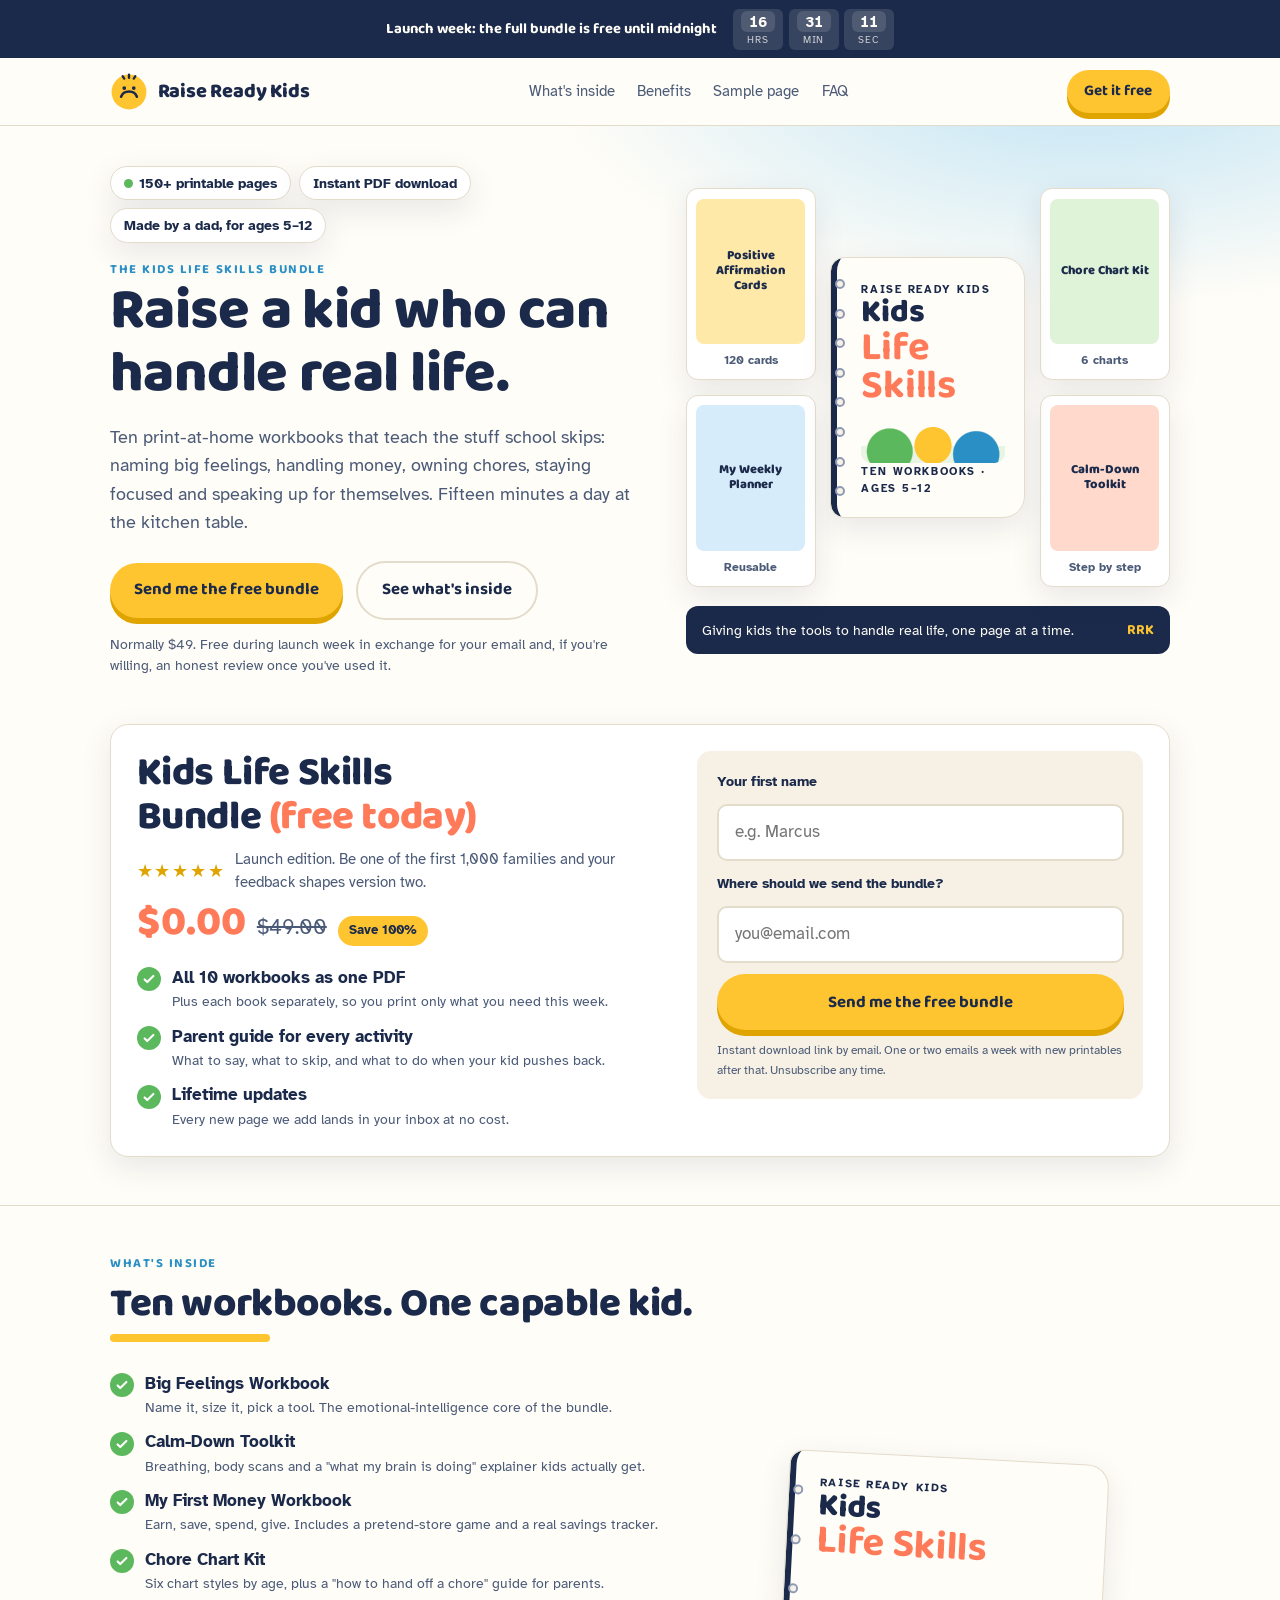
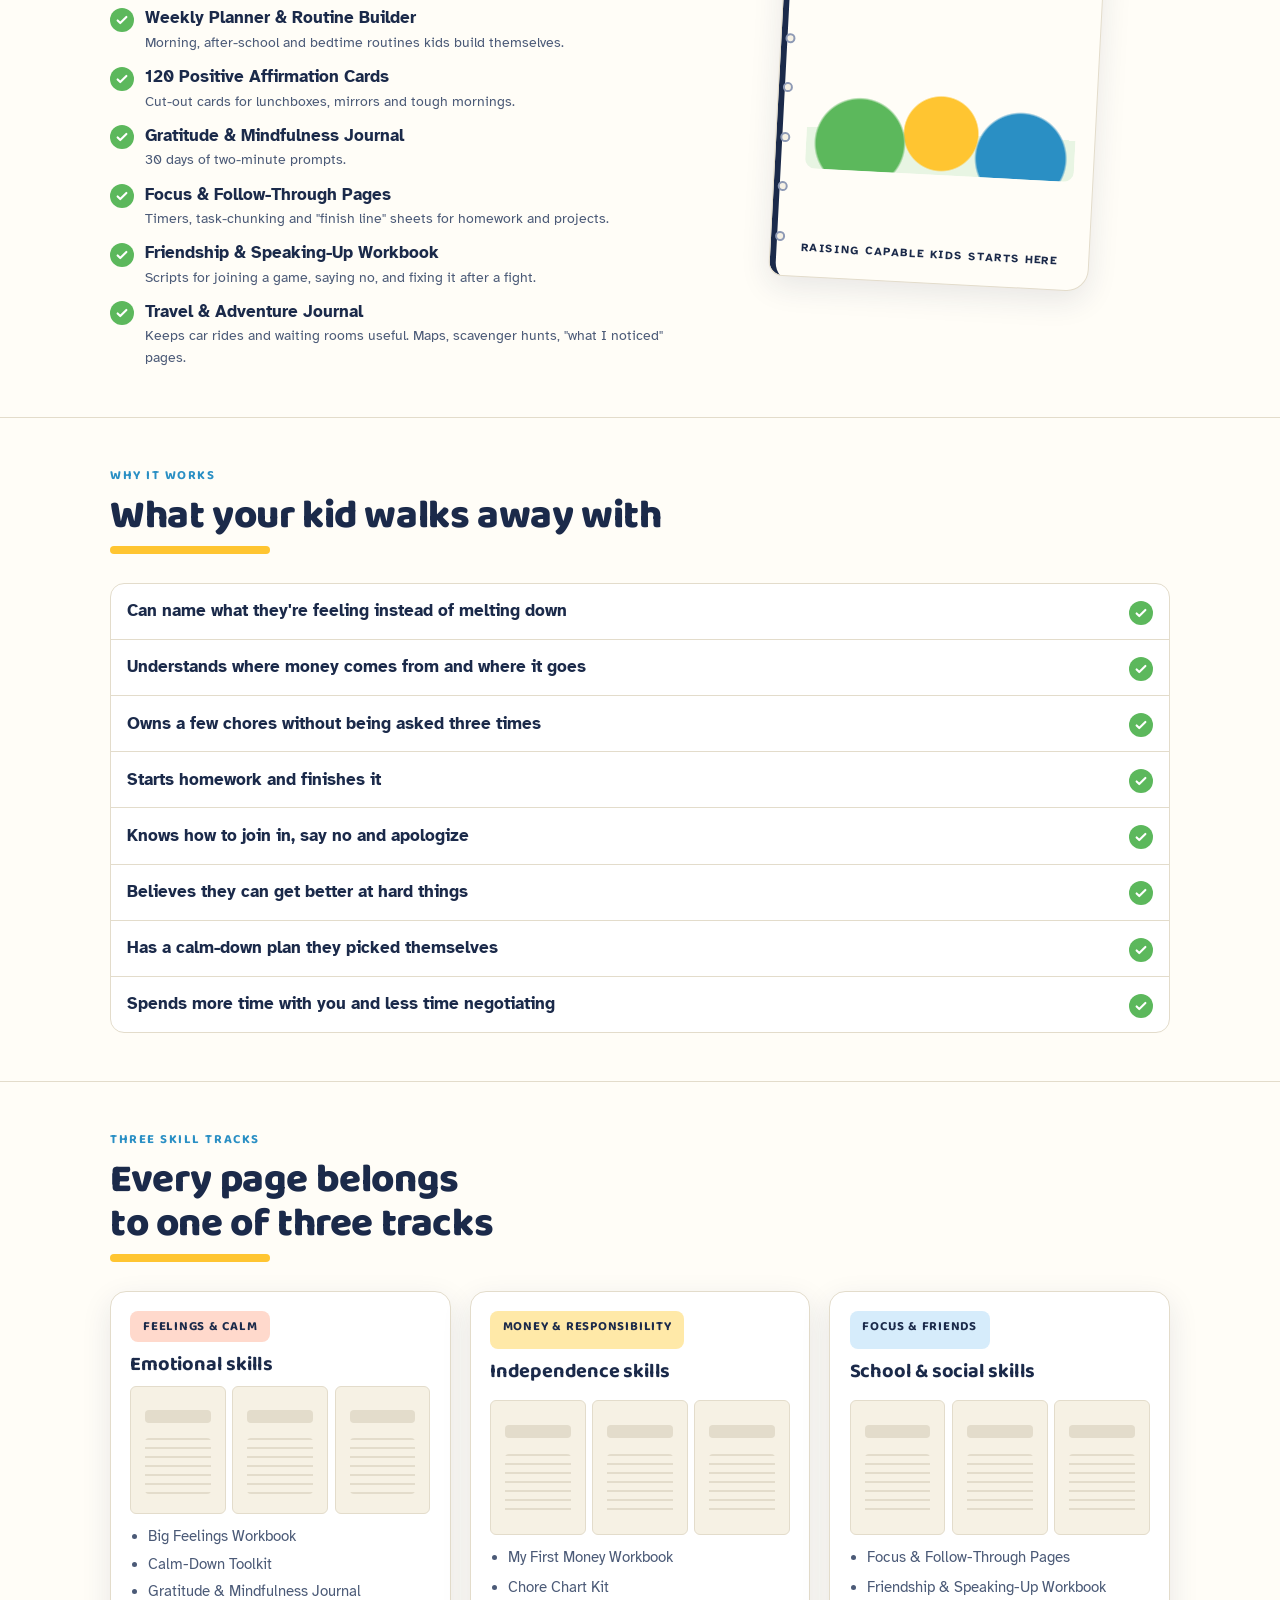
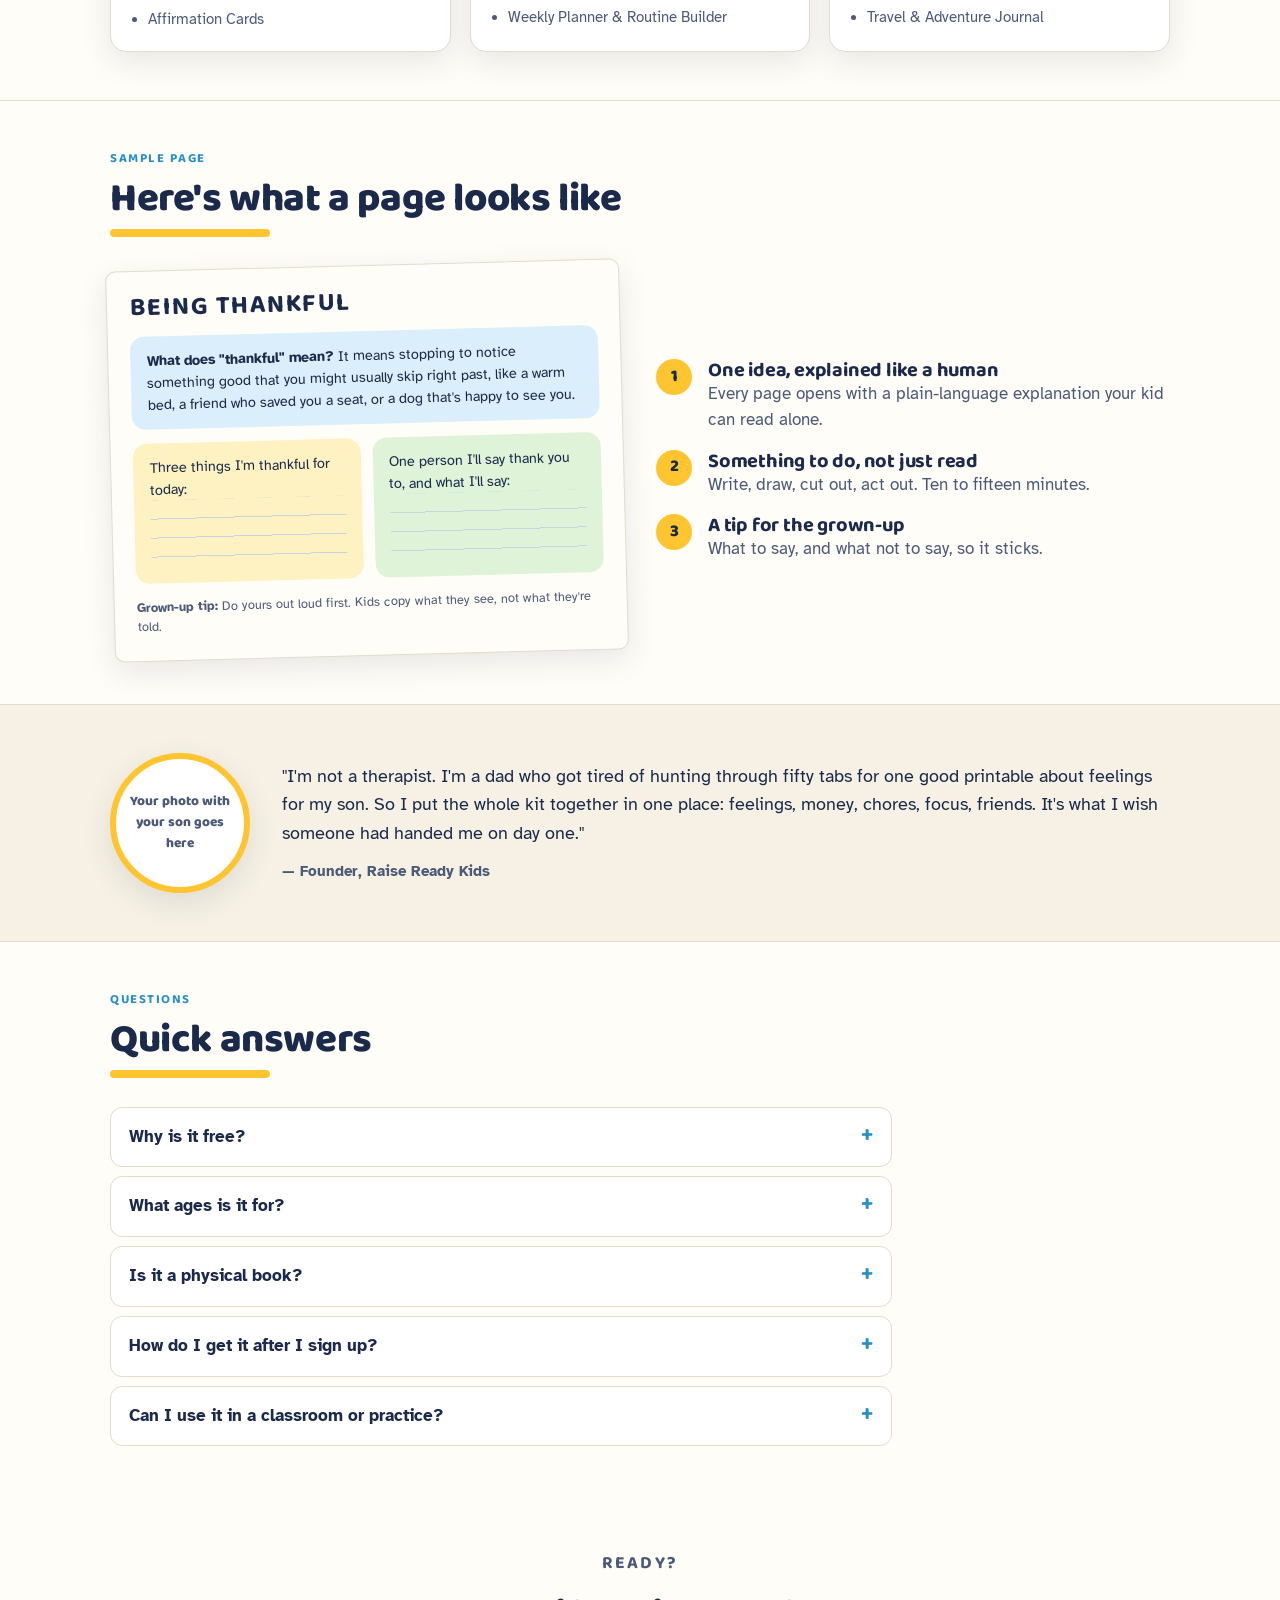
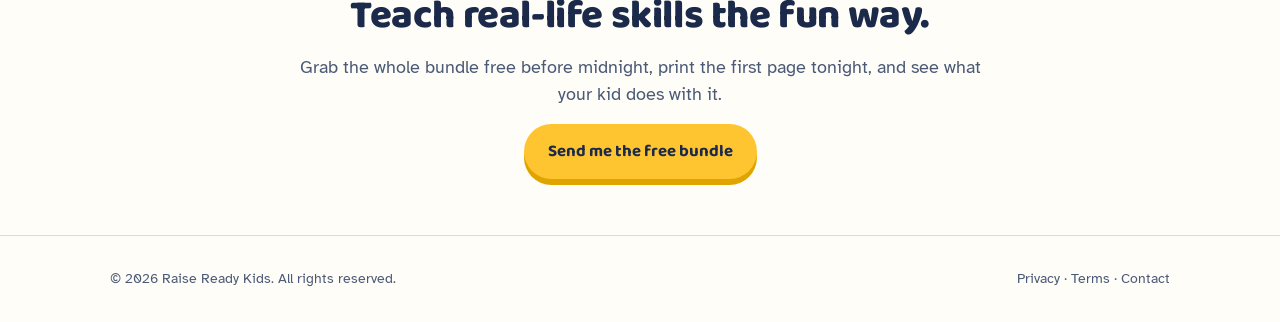
==== index.html @ 83f6155e "Raise Ready Kids landing page, curriculum outline and brand notes Co-Authored-By: Claude Fable 5.1 <" ====
<!doctype html>
<html lang="en">
<head>
<meta charset="utf-8">
<meta name="viewport" content="width=device-width, initial-scale=1, viewport-fit=cover">
<title>Raise Ready Kids</title>
<meta name="description" content="The Raise Ready Kids Life Skills Bundle: 150+ printable pages that teach kids feelings, money, chores, focus and confidence. Made by a dad. Free during launch week.">
<link rel="preconnect" href="https://fonts.googleapis.com">
<link rel="preconnect" href="https://fonts.gstatic.com" crossorigin>
<link rel="stylesheet" href="https://fonts.googleapis.com/css2?family=Baloo+2:wght@600;700;800&family=Atkinson+Hyperlegible:ital,wght@0,400;0,700;1,400&display=swap">
<style>
/* Layout: one centered 1100px column; hero and offer sit side by side on desktop, stack on phone.
   Feel: a dad's kitchen-table workbook. Ink navy, school-bus yellow, construction-paper blue, paper white. */
:root{
  --paper:#fffdf7;
  --paper-2:#f6f1e4;
  --ink:#1b2a4a;
  --ink-soft:#4b5a77;
  --line:#e3dccb;
  --sun:#ffc531;
  --sun-deep:#e0a400;
  --sky:#bfe3f5;
  --sky-deep:#2a8fc4;
  --grass:#5cb85c;
  --coral:#ff7a59;
  --card:#ffffff;
  --shadow:0 10px 30px rgba(27,42,74,.10);
  --display:"Baloo 2", "Trebuchet MS", system-ui, sans-serif;
  --body:"Atkinson Hyperlegible", "Helvetica Neue", Arial, sans-serif;
  color-scheme:light;
}
@media (prefers-color-scheme: dark){
  :root:not([data-theme="light"]){
    --paper:#141b2b; --paper-2:#1c2538; --ink:#f2eee3; --ink-soft:#b8bfd0; --line:#2d3850;
    --sun:#ffc531; --sun-deep:#ffd45e; --sky:#1f3b52; --sky-deep:#6cc0ee; --card:#1c2538;
    --shadow:0 10px 30px rgba(0,0,0,.35); color-scheme:dark;
  }
}
:root[data-theme="dark"]{
  --paper:#141b2b; --paper-2:#1c2538; --ink:#f2eee3; --ink-soft:#b8bfd0; --line:#2d3850;
  --sun:#ffc531; --sun-deep:#ffd45e; --sky:#1f3b52; --sky-deep:#6cc0ee; --card:#1c2538;
  --shadow:0 10px 30px rgba(0,0,0,.35); color-scheme:dark;
}

*{box-sizing:border-box}
[hidden]{display:none!important}
html,body{margin:0}
body{background:var(--paper);color:var(--ink);font-family:var(--body);font-size:17px;line-height:1.55;-webkit-font-smoothing:antialiased}
img,svg{max-width:100%;display:block}
a{color:inherit}
h1,h2,h3{font-family:var(--display);line-height:1.1;margin:0;text-wrap:balance;letter-spacing:-.01em}
h1{font-size:clamp(2.1rem,6vw,3.6rem);font-weight:800}
h2{font-size:clamp(1.7rem,4.2vw,2.5rem);font-weight:800}
h3{font-size:1.25rem;font-weight:700}
p{margin:0}
.wrap{width:min(1100px,100%);margin-inline:auto;padding-inline:20px}
.eyebrow{font-family:var(--display);font-weight:700;font-size:.8rem;letter-spacing:.12em;text-transform:uppercase;color:var(--sky-deep)}
.btn{display:inline-flex;align-items:center;justify-content:center;gap:.5rem;font-family:var(--display);font-weight:700;font-size:1.05rem;padding:.9rem 1.5rem;border-radius:999px;border:0;cursor:pointer;text-decoration:none;transition:transform .12s ease,box-shadow .12s ease}
.btn:focus-visible,input:focus-visible,summary:focus-visible{outline:3px solid var(--sky-deep);outline-offset:3px}
.btn-sun{background:var(--sun);color:#1b2a4a;box-shadow:0 6px 0 var(--sun-deep)}
.btn-sun:hover{transform:translateY(-2px)}
.btn-sun:active{transform:translateY(3px);box-shadow:0 2px 0 var(--sun-deep)}
.btn-ghost{background:transparent;color:var(--ink);border:2px solid var(--line)}

/* announcement bar */
.bar{background:var(--ink);color:#fffdf7;font-size:.92rem;padding-block:.55rem}
.bar .wrap{display:flex;flex-wrap:wrap;gap:.4rem 1rem;align-items:center;justify-content:center;text-align:center}
.bar strong{font-family:var(--display)}
.timer{display:inline-flex;gap:.35rem;font-variant-numeric:tabular-nums}
.timer span{background:rgba(255,255,255,.12);padding:.1rem .5rem;border-radius:6px;font-weight:700;min-width:2.6em;text-align:center}
.timer small{display:block;font-size:.6rem;opacity:.75;font-weight:400;letter-spacing:.08em}

/* header */
header.site{position:sticky;top:env(safe-area-inset-top,0px);z-index:20;background:var(--paper);border-bottom:1px solid var(--line)}
header.site .wrap{display:flex;align-items:center;justify-content:space-between;gap:1rem;padding-block:.75rem}
.logo{display:flex;align-items:center;gap:.6rem;text-decoration:none;font-family:var(--display);font-weight:800;font-size:1.25rem;letter-spacing:-.01em}
.logo svg{width:38px;height:38px}
nav.main{display:flex;gap:1.4rem;font-size:.95rem}
nav.main a{text-decoration:none;color:var(--ink-soft)}
nav.main a:hover{color:var(--ink)}
.hdr-cta{padding:.6rem 1.1rem;font-size:.95rem}
@media (max-width:760px){nav.main{display:none}}

/* hero */
.hero{padding-block:2.5rem 2rem;background:
  radial-gradient(900px 400px at 85% -10%, var(--sky) 0, transparent 60%),
  var(--paper)}
.hero .wrap{display:grid;grid-template-columns:1.05fr .95fr;gap:2.5rem;align-items:center}
@media (max-width:860px){.hero .wrap{grid-template-columns:1fr}}
.badges{display:flex;flex-wrap:wrap;gap:.5rem;margin-bottom:1.1rem}
.badge{display:inline-flex;align-items:center;gap:.4rem;background:var(--card);border:1px solid var(--line);border-radius:999px;padding:.35rem .8rem;font-size:.85rem;font-weight:700;box-shadow:var(--shadow)}
.badge .dot{width:9px;height:9px;border-radius:50%;background:var(--grass)}
.hero p.lead{font-size:1.15rem;color:var(--ink-soft);margin-top:1rem;max-width:34em}
.hero .actions{display:flex;flex-wrap:wrap;gap:.8rem;align-items:center;margin-top:1.5rem}
.hero .fine{font-size:.85rem;color:var(--ink-soft);margin-top:.9rem}

/* book stack */
.stack{position:relative;display:grid;grid-template-columns:1fr 1.5fr 1fr;gap:.9rem;align-items:center}
.mini{background:var(--card);border-radius:12px;box-shadow:var(--shadow);padding:.6rem;display:grid;gap:.5rem;border:1px solid var(--line)}
.mini .thumb{aspect-ratio:3/4;border-radius:8px;display:grid;place-items:center;font-family:var(--display);font-weight:800;text-align:center;padding:.5rem;font-size:.8rem;line-height:1.15;color:#1b2a4a}
.mini .tag{font-size:.72rem;font-weight:700;text-align:center;color:var(--ink-soft)}
.cover{aspect-ratio:3/4;border-radius:14px 22px 22px 14px;background:#fffdf7;box-shadow:var(--shadow),inset 14px 0 0 -8px var(--ink);position:relative;overflow:hidden;color:#1b2a4a;padding:1.4rem 1.2rem 1.2rem 1.9rem;display:flex;flex-direction:column;justify-content:space-between;border:1px solid var(--line)}
.cover .spiral{position:absolute;left:4px;top:8%;bottom:8%;width:10px;display:flex;flex-direction:column;justify-content:space-between}
.cover .spiral i{width:10px;height:10px;border-radius:50%;background:var(--paper-2);border:2px solid #8e9ab5}
.cover h3{font-size:clamp(1.3rem,3.4vw,2rem);line-height:.95;font-weight:800}
.cover h3 b{display:block;color:var(--coral);font-size:1.25em}
.cover .sub{font-size:.7rem;letter-spacing:.14em;text-transform:uppercase;font-weight:700}
.cover .art{height:36%;background:
  radial-gradient(circle at 20% 80%, var(--grass) 0 18%, transparent 19%),
  radial-gradient(circle at 50% 70%, var(--sun) 0 22%, transparent 23%),
  radial-gradient(circle at 80% 85%, var(--sky-deep) 0 18%, transparent 19%),
  linear-gradient(to top, #e8f5e3 0 30%, transparent 30%);border-radius:10px}
.caption-strip{margin-top:1.2rem;background:var(--ink);color:#fffdf7;border-radius:12px;padding:.8rem 1rem;display:flex;align-items:center;justify-content:space-between;gap:1rem;font-size:.9rem}
.caption-strip b{font-family:var(--display);color:var(--sun)}

/* offer block */
.offer{padding-block:1rem 3rem}
.offer .card{background:var(--card);border:1px solid var(--line);border-radius:18px;box-shadow:var(--shadow);padding:1.6rem;display:grid;grid-template-columns:1.2fr 1fr;gap:1.6rem;align-items:start}
@media (max-width:860px){.offer .card{grid-template-columns:1fr}}
.price{display:flex;align-items:baseline;flex-wrap:wrap;gap:.7rem;margin-top:.5rem}
.price .now{font-family:var(--display);font-weight:800;font-size:2.6rem;color:var(--coral);line-height:1}
.price .was{text-decoration:line-through;color:var(--ink-soft);font-size:1.3rem}
.price .save{background:var(--sun);color:#1b2a4a;font-weight:700;font-size:.8rem;padding:.3rem .7rem;border-radius:999px}
.stars{color:var(--sun-deep);letter-spacing:.1em;font-size:1.1rem}
.social{display:flex;align-items:center;gap:.6rem;margin-top:.6rem;color:var(--ink-soft);font-size:.92rem}
form.capture{display:grid;gap:.7rem;background:var(--paper-2);border-radius:14px;padding:1.2rem}
form.capture label{font-weight:700;font-size:.9rem}
form.capture input{width:100%;font:inherit;padding:.85rem 1rem;border-radius:10px;border:2px solid var(--line);background:var(--card);color:var(--ink)}
form.capture .btn{width:100%}
form.capture .fine{font-size:.78rem;color:var(--ink-soft)}
.success{display:grid;gap:.5rem;background:var(--paper-2);border-radius:14px;padding:1.2rem;border:2px solid var(--grass)}
.success h3{color:var(--grass)}

/* sections */
section.block{padding-block:3rem;border-top:1px solid var(--line)}
.sec-head{display:grid;gap:.5rem;max-width:40em;margin-bottom:1.8rem}
.sec-head .underline{height:8px;width:160px;border-radius:999px;background:var(--sun)}
.included{display:grid;grid-template-columns:1.1fr .9fr;gap:2rem;align-items:center}
@media (max-width:860px){.included{grid-template-columns:1fr}}
.checklist{list-style:none;margin:0;padding:0;display:grid;gap:.65rem}
.checklist li{display:flex;gap:.7rem;align-items:flex-start;font-weight:700}
.checklist li small{display:block;font-weight:400;color:var(--ink-soft)}
.check{flex:none;width:24px;height:24px;border-radius:50%;background:var(--grass);display:grid;place-items:center;margin-top:.15rem}
.check svg{width:14px;height:14px}

.bene{width:100%;border-collapse:separate;border-spacing:0;border:1px solid var(--line);border-radius:14px;overflow:hidden;background:var(--card)}
.bene td{padding:.9rem 1rem;border-top:1px solid var(--line)}
.bene tr:first-child td{border-top:0}
.bene td:last-child{width:3.5rem;text-align:center}
.bene td:first-child{font-weight:700}

.pillars{display:grid;grid-template-columns:repeat(3,1fr);gap:1.2rem}
@media (max-width:860px){.pillars{grid-template-columns:1fr}}
.pillar{background:var(--card);border:1px solid var(--line);border-radius:16px;padding:1.2rem;display:grid;gap:.7rem;box-shadow:var(--shadow)}
.pillar .chip{justify-self:start;font-family:var(--display);font-weight:700;font-size:.8rem;letter-spacing:.06em;text-transform:uppercase;padding:.35rem .8rem;border-radius:8px;color:#1b2a4a}
.pillar ul{margin:0;padding-left:1.1rem;color:var(--ink-soft);font-size:.95rem;display:grid;gap:.25rem}
.pages{display:flex;gap:.4rem}
.pages i{flex:1;aspect-ratio:3/4;border-radius:6px;background:var(--paper-2);border:1px solid var(--line);position:relative;overflow:hidden}
.pages i::before{content:"";position:absolute;inset:18% 15% auto 15%;height:10%;border-radius:4px;background:var(--line)}
.pages i::after{content:"";position:absolute;inset:40% 15% 15% 15%;border-radius:4px;background:repeating-linear-gradient(to bottom,var(--line) 0 2px,transparent 2px 9px)}

/* sample page */
.sample{display:grid;grid-template-columns:1fr 1fr;gap:2rem;align-items:center}
@media (max-width:860px){.sample{grid-template-columns:1fr}}
.sheet{background:#fffdf7;color:#1b2a4a;border-radius:10px;box-shadow:var(--shadow);padding:1.4rem;border:1px solid #e3dccb;transform:rotate(-1.5deg);display:grid;gap:.9rem}
.sheet h3{font-size:1.6rem;letter-spacing:.06em}
.sheet .cloud{background:#dbeefb;border-radius:14px;padding:.8rem 1rem;font-size:.9rem}
.sheet .lines{height:70px;background:repeating-linear-gradient(to bottom,transparent 0 18px,#c9d3e3 18px 19px);border-radius:4px}
.sheet .row{display:grid;grid-template-columns:1fr 1fr;gap:.7rem}
.steps{display:grid;gap:1rem}
.step{display:flex;gap:1rem}
.step .n{flex:none;width:36px;height:36px;border-radius:50%;background:var(--sun);color:#1b2a4a;font-family:var(--display);font-weight:800;display:grid;place-items:center}

/* dad story */
.story{background:var(--paper-2)}
.story .wrap{display:grid;grid-template-columns:auto 1fr;gap:2rem;align-items:center}
@media (max-width:760px){.story .wrap{grid-template-columns:1fr}}
.avatar{width:140px;height:140px;border-radius:50%;background:var(--card);border:6px solid var(--sun);display:grid;place-items:center;font-family:var(--display);font-weight:800;font-size:.85rem;text-align:center;color:var(--ink-soft);padding:.6rem;box-shadow:var(--shadow)}
.story blockquote{margin:0;font-size:1.15rem;display:grid;gap:.8rem}
.story cite{font-style:normal;font-weight:700;color:var(--ink-soft);font-size:.95rem}

/* faq */
.faq{display:grid;gap:.6rem;max-width:46em}
.faq details{background:var(--card);border:1px solid var(--line);border-radius:12px;padding:.2rem 1.1rem}
.faq summary{cursor:pointer;font-weight:700;padding-block:.8rem;list-style:none;display:flex;justify-content:space-between;gap:1rem}
.faq summary::-webkit-details-marker{display:none}
.faq summary::after{content:"+";font-family:var(--display);font-size:1.4rem;color:var(--sky-deep);line-height:1}
.faq details[open] summary::after{content:"–"}
.faq details p{padding-bottom:1rem;color:var(--ink-soft)}

/* final cta */
.final{text-align:center;padding-block:3.5rem}
.final .wrap{display:grid;gap:1rem;justify-items:center;max-width:44em}
.final p{color:var(--ink-soft);font-size:1.1rem}

footer.site{border-top:1px solid var(--line);padding-block:2rem 7rem;font-size:.88rem;color:var(--ink-soft)}
footer.site .wrap{display:flex;flex-wrap:wrap;gap:1rem 2rem;justify-content:space-between}
footer.site a{text-decoration:none}

/* sticky mobile bar */
.sticky{position:fixed;left:0;right:0;bottom:0;z-index:30;background:var(--card);border-top:1px solid var(--line);padding:.7rem 16px calc(.7rem + env(safe-area-inset-bottom,0px));display:flex;align-items:center;justify-content:space-between;gap:1rem;box-shadow:0 -8px 24px rgba(27,42,74,.08)}
.sticky .t{font-family:var(--display);font-weight:700;line-height:1.1;font-size:.95rem}
.sticky .p{font-size:.85rem;color:var(--ink-soft)}
.sticky .p b{color:var(--coral);font-size:1.05rem}
.sticky .btn{padding:.7rem 1.2rem;font-size:.95rem;white-space:nowrap}
@media (min-width:861px){.sticky{display:none} footer.site{padding-bottom:2rem}}

@media (prefers-reduced-motion: reduce){*{transition:none!important;animation:none!important}}
</style>
</head>
<body>

<div class="bar" role="status">
  <div class="wrap">
    <strong>Launch week: the full bundle is free until midnight</strong>
    <div class="timer" id="timer" aria-label="Time left in launch offer">
      <span><span id="t-h">00</span><small>HRS</small></span>
      <span><span id="t-m">00</span><small>MIN</small></span>
      <span><span id="t-s">00</span><small>SEC</small></span>
    </div>
  </div>
</div>

<header class="site">
  <div class="wrap">
    <a class="logo" href="#top" aria-label="Raise Ready Kids home">
      <svg viewBox="0 0 48 48" aria-hidden="true"><circle cx="24" cy="24" r="22" fill="#ffc531"/><path d="M14 30c3-9 17-9 20 0" fill="none" stroke="#1b2a4a" stroke-width="3.2" stroke-linecap="round"/><circle cx="18" cy="19" r="2.4" fill="#1b2a4a"/><circle cx="30" cy="19" r="2.4" fill="#1b2a4a"/><path d="M24 6v-4M30 7l2-3M18 7l-2-3" stroke="#1b2a4a" stroke-width="3" stroke-linecap="round"/></svg>
      Raise Ready Kids
    </a>
    <nav class="main" aria-label="Page sections">
      <a href="#included">What's inside</a>
      <a href="#benefits">Benefits</a>
      <a href="#sample">Sample page</a>
      <a href="#faq">FAQ</a>
    </nav>
    <a class="btn btn-sun hdr-cta" href="#get">Get it free</a>
  </div>
</header>

<main id="top">

<section class="hero">
  <div class="wrap">
    <div>
      <div class="badges">
        <span class="badge"><span class="dot"></span>150+ printable pages</span>
        <span class="badge">Instant PDF download</span>
        <span class="badge">Made by a dad, for ages 5–12</span>
      </div>
      <p class="eyebrow">The Kids Life Skills Bundle</p>
      <h1>Raise a kid who can handle real life.</h1>
      <p class="lead">Ten print-at-home workbooks that teach the stuff school skips: naming big feelings, handling money, owning chores, staying focused and speaking up for themselves. Fifteen minutes a day at the kitchen table.</p>
      <div class="actions">
        <a class="btn btn-sun" href="#get">Send me the free bundle</a>
        <a class="btn btn-ghost" href="#included">See what's inside</a>
      </div>
      <p class="fine">Normally $49. Free during launch week in exchange for your email and, if you're willing, an honest review once you've used it.</p>
    </div>

    <div>
      <div class="stack" aria-label="Preview of the workbooks in the bundle">
        <div style="display:grid;gap:.9rem">
          <div class="mini"><div class="thumb" style="background:#ffe9a8">Positive Affirmation Cards</div><div class="tag">120 cards</div></div>
          <div class="mini"><div class="thumb" style="background:#d6ecfb">My Weekly Planner</div><div class="tag">Reusable</div></div>
        </div>
        <div class="cover">
          <div class="spiral" aria-hidden="true"><i></i><i></i><i></i><i></i><i></i><i></i><i></i><i></i></div>
          <div>
            <p class="sub">Raise Ready Kids</p>
            <h3>Kids <b>Life Skills</b></h3>
          </div>
          <div class="art" aria-hidden="true"></div>
          <p class="sub">Ten workbooks · ages 5–12</p>
        </div>
        <div style="display:grid;gap:.9rem">
          <div class="mini"><div class="thumb" style="background:#dff3d8">Chore Chart Kit</div><div class="tag">6 charts</div></div>
          <div class="mini"><div class="thumb" style="background:#ffd9cc">Calm-Down Toolkit</div><div class="tag">Step by step</div></div>
        </div>
      </div>
      <div class="caption-strip">
        <span>Giving kids the tools to handle real life, one page at a time.</span>
        <b>RRK</b>
      </div>
    </div>
  </div>
</section>

<section class="offer" id="get">
  <div class="wrap">
    <div class="card">
      <div>
        <h2>Kids Life Skills Bundle <span style="color:var(--coral)">(free today)</span></h2>
        <div class="social">
          <span class="stars" aria-hidden="true">★★★★★</span>
          <span>Launch edition. Be one of the first 1,000 families and your feedback shapes version two.</span>
        </div>
        <div class="price">
          <span class="now">$0.00</span>
          <span class="was">$49.00</span>
          <span class="save">Save 100%</span>
        </div>
        <ul class="checklist" style="margin-top:1.2rem">
          <li><span class="check"><svg viewBox="0 0 16 16" fill="none" stroke="#fff" stroke-width="2.4" stroke-linecap="round" stroke-linejoin="round"><path d="M3 8.5l3 3 7-7"/></svg></span><div>All 10 workbooks as one PDF<small>Plus each book separately, so you print only what you need this week.</small></div></li>
          <li><span class="check"><svg viewBox="0 0 16 16" fill="none" stroke="#fff" stroke-width="2.4" stroke-linecap="round" stroke-linejoin="round"><path d="M3 8.5l3 3 7-7"/></svg></span><div>Parent guide for every activity<small>What to say, what to skip, and what to do when your kid pushes back.</small></div></li>
          <li><span class="check"><svg viewBox="0 0 16 16" fill="none" stroke="#fff" stroke-width="2.4" stroke-linecap="round" stroke-linejoin="round"><path d="M3 8.5l3 3 7-7"/></svg></span><div>Lifetime updates<small>Every new page we add lands in your inbox at no cost.</small></div></li>
        </ul>
      </div>

      <form class="capture" id="capture" novalidate>
        <label for="parent-name">Your first name</label>
        <input id="parent-name" name="name" type="text" autocomplete="given-name" placeholder="e.g. Marcus" required>
        <label for="parent-email">Where should we send the bundle?</label>
        <input id="parent-email" name="email" type="email" autocomplete="email" placeholder="you@email.com" required>
        <button class="btn btn-sun" type="submit" id="submit-btn">Send me the free bundle</button>
        <p class="fine">Instant download link by email. One or two emails a week with new printables after that. Unsubscribe any time.</p>
        <p class="fine" id="form-error" hidden style="color:var(--coral);font-weight:700"></p>
      </form>
      <div class="success" id="success" hidden>
        <h3>Check your inbox</h3>
        <p>Your download link is on its way. If it isn't there in two minutes, check the promotions or spam folder and drag us into your main inbox.</p>
        <p class="fine" style="font-size:.85rem;color:var(--ink-soft)">Start with the Feelings Workbook tonight. Page 4 takes ten minutes and most kids ask to do another.</p>
      </div>
    </div>
  </div>
</section>

<section class="block" id="included">
  <div class="wrap">
    <div class="sec-head">
      <p class="eyebrow">What's inside</p>
      <h2>Ten workbooks. One capable kid.</h2>
      <div class="underline"></div>
    </div>
    <div class="included">
      <ul class="checklist">
        <li><span class="check"><svg viewBox="0 0 16 16" fill="none" stroke="#fff" stroke-width="2.4" stroke-linecap="round" stroke-linejoin="round"><path d="M3 8.5l3 3 7-7"/></svg></span><div>Big Feelings Workbook<small>Name it, size it, pick a tool. The emotional-intelligence core of the bundle.</small></div></li>
        <li><span class="check"><svg viewBox="0 0 16 16" fill="none" stroke="#fff" stroke-width="2.4" stroke-linecap="round" stroke-linejoin="round"><path d="M3 8.5l3 3 7-7"/></svg></span><div>Calm-Down Toolkit<small>Breathing, body scans and a "what my brain is doing" explainer kids actually get.</small></div></li>
        <li><span class="check"><svg viewBox="0 0 16 16" fill="none" stroke="#fff" stroke-width="2.4" stroke-linecap="round" stroke-linejoin="round"><path d="M3 8.5l3 3 7-7"/></svg></span><div>My First Money Workbook<small>Earn, save, spend, give. Includes a pretend-store game and a real savings tracker.</small></div></li>
        <li><span class="check"><svg viewBox="0 0 16 16" fill="none" stroke="#fff" stroke-width="2.4" stroke-linecap="round" stroke-linejoin="round"><path d="M3 8.5l3 3 7-7"/></svg></span><div>Chore Chart Kit<small>Six chart styles by age, plus a "how to hand off a chore" guide for parents.</small></div></li>
        <li><span class="check"><svg viewBox="0 0 16 16" fill="none" stroke="#fff" stroke-width="2.4" stroke-linecap="round" stroke-linejoin="round"><path d="M3 8.5l3 3 7-7"/></svg></span><div>Weekly Planner & Routine Builder<small>Morning, after-school and bedtime routines kids build themselves.</small></div></li>
        <li><span class="check"><svg viewBox="0 0 16 16" fill="none" stroke="#fff" stroke-width="2.4" stroke-linecap="round" stroke-linejoin="round"><path d="M3 8.5l3 3 7-7"/></svg></span><div>120 Positive Affirmation Cards<small>Cut-out cards for lunchboxes, mirrors and tough mornings.</small></div></li>
        <li><span class="check"><svg viewBox="0 0 16 16" fill="none" stroke="#fff" stroke-width="2.4" stroke-linecap="round" stroke-linejoin="round"><path d="M3 8.5l3 3 7-7"/></svg></span><div>Gratitude & Mindfulness Journal<small>30 days of two-minute prompts.</small></div></li>
        <li><span class="check"><svg viewBox="0 0 16 16" fill="none" stroke="#fff" stroke-width="2.4" stroke-linecap="round" stroke-linejoin="round"><path d="M3 8.5l3 3 7-7"/></svg></span><div>Focus & Follow-Through Pages<small>Timers, task-chunking and "finish line" sheets for homework and projects.</small></div></li>
        <li><span class="check"><svg viewBox="0 0 16 16" fill="none" stroke="#fff" stroke-width="2.4" stroke-linecap="round" stroke-linejoin="round"><path d="M3 8.5l3 3 7-7"/></svg></span><div>Friendship & Speaking-Up Workbook<small>Scripts for joining a game, saying no, and fixing it after a fight.</small></div></li>
        <li><span class="check"><svg viewBox="0 0 16 16" fill="none" stroke="#fff" stroke-width="2.4" stroke-linecap="round" stroke-linejoin="round"><path d="M3 8.5l3 3 7-7"/></svg></span><div>Travel & Adventure Journal<small>Keeps car rides and waiting rooms useful. Maps, scavenger hunts, "what I noticed" pages.</small></div></li>
      </ul>
      <div>
        <div class="cover" style="transform:rotate(3deg);max-width:320px;margin-inline:auto">
          <div class="spiral" aria-hidden="true"><i></i><i></i><i></i><i></i><i></i><i></i><i></i><i></i></div>
          <div>
            <p class="sub">Raise Ready Kids</p>
            <h3>Kids <b>Life Skills</b></h3>
          </div>
          <div class="art" aria-hidden="true"></div>
          <p class="sub">Raising capable kids starts here</p>
        </div>
      </div>
    </div>
  </div>
</section>

<section class="block" id="benefits">
  <div class="wrap">
    <div class="sec-head">
      <p class="eyebrow">Why it works</p>
      <h2>What your kid walks away with</h2>
      <div class="underline"></div>
    </div>
    <table class="bene">
      <tbody>
        <tr><td>Can name what they're feeling instead of melting down</td><td><span class="check"><svg viewBox="0 0 16 16" fill="none" stroke="#fff" stroke-width="2.4" stroke-linecap="round" stroke-linejoin="round"><path d="M3 8.5l3 3 7-7"/></svg></span></td></tr>
        <tr><td>Understands where money comes from and where it goes</td><td><span class="check"><svg viewBox="0 0 16 16" fill="none" stroke="#fff" stroke-width="2.4" stroke-linecap="round" stroke-linejoin="round"><path d="M3 8.5l3 3 7-7"/></svg></span></td></tr>
        <tr><td>Owns a few chores without being asked three times</td><td><span class="check"><svg viewBox="0 0 16 16" fill="none" stroke="#fff" stroke-width="2.4" stroke-linecap="round" stroke-linejoin="round"><path d="M3 8.5l3 3 7-7"/></svg></span></td></tr>
        <tr><td>Starts homework and finishes it</td><td><span class="check"><svg viewBox="0 0 16 16" fill="none" stroke="#fff" stroke-width="2.4" stroke-linecap="round" stroke-linejoin="round"><path d="M3 8.5l3 3 7-7"/></svg></span></td></tr>
        <tr><td>Knows how to join in, say no and apologize</td><td><span class="check"><svg viewBox="0 0 16 16" fill="none" stroke="#fff" stroke-width="2.4" stroke-linecap="round" stroke-linejoin="round"><path d="M3 8.5l3 3 7-7"/></svg></span></td></tr>
        <tr><td>Believes they can get better at hard things</td><td><span class="check"><svg viewBox="0 0 16 16" fill="none" stroke="#fff" stroke-width="2.4" stroke-linecap="round" stroke-linejoin="round"><path d="M3 8.5l3 3 7-7"/></svg></span></td></tr>
        <tr><td>Has a calm-down plan they picked themselves</td><td><span class="check"><svg viewBox="0 0 16 16" fill="none" stroke="#fff" stroke-width="2.4" stroke-linecap="round" stroke-linejoin="round"><path d="M3 8.5l3 3 7-7"/></svg></span></td></tr>
        <tr><td>Spends more time with you and less time negotiating</td><td><span class="check"><svg viewBox="0 0 16 16" fill="none" stroke="#fff" stroke-width="2.4" stroke-linecap="round" stroke-linejoin="round"><path d="M3 8.5l3 3 7-7"/></svg></span></td></tr>
      </tbody>
    </table>
  </div>
</section>

<section class="block" id="pillars">
  <div class="wrap">
    <div class="sec-head">
      <p class="eyebrow">Three skill tracks</p>
      <h2>Every page belongs to one of three tracks</h2>
      <div class="underline"></div>
    </div>
    <div class="pillars">
      <article class="pillar">
        <span class="chip" style="background:#ffd9cc">Feelings & Calm</span>
        <h3>Emotional skills</h3>
        <div class="pages" aria-hidden="true"><i></i><i></i><i></i></div>
        <ul>
          <li>Big Feelings Workbook</li>
          <li>Calm-Down Toolkit</li>
          <li>Gratitude & Mindfulness Journal</li>
          <li>Affirmation Cards</li>
        </ul>
      </article>
      <article class="pillar">
        <span class="chip" style="background:#ffe9a8">Money & Responsibility</span>
        <h3>Independence skills</h3>
        <div class="pages" aria-hidden="true"><i></i><i></i><i></i></div>
        <ul>
          <li>My First Money Workbook</li>
          <li>Chore Chart Kit</li>
          <li>Weekly Planner & Routine Builder</li>
        </ul>
      </article>
      <article class="pillar">
        <span class="chip" style="background:#d6ecfb">Focus & Friends</span>
        <h3>School & social skills</h3>
        <div class="pages" aria-hidden="true"><i></i><i></i><i></i></div>
        <ul>
          <li>Focus & Follow-Through Pages</li>
          <li>Friendship & Speaking-Up Workbook</li>
          <li>Travel & Adventure Journal</li>
        </ul>
      </article>
    </div>
  </div>
</section>

<section class="block" id="sample">
  <div class="wrap">
    <div class="sec-head">
      <p class="eyebrow">Sample page</p>
      <h2>Here's what a page looks like</h2>
      <div class="underline"></div>
    </div>
    <div class="sample">
      <div class="sheet" aria-label="Sample workbook page: Being Thankful">
        <h3>BEING THANKFUL</h3>
        <p class="cloud"><b>What does "thankful" mean?</b> It means stopping to notice something good that you might usually skip right past, like a warm bed, a friend who saved you a seat, or a dog that's happy to see you.</p>
        <div class="row">
          <div class="cloud" style="background:#fff2c2">Three things I'm thankful for today:<div class="lines"></div></div>
          <div class="cloud" style="background:#dff3d8">One person I'll say thank you to, and what I'll say:<div class="lines"></div></div>
        </div>
        <p style="font-size:.8rem;color:#4b5a77"><b>Grown-up tip:</b> Do yours out loud first. Kids copy what they see, not what they're told.</p>
      </div>
      <div class="steps">
        <div class="step"><span class="n">1</span><div><h3>One idea, explained like a human</h3><p style="color:var(--ink-soft)">Every page opens with a plain-language explanation your kid can read alone.</p></div></div>
        <div class="step"><span class="n">2</span><div><h3>Something to do, not just read</h3><p style="color:var(--ink-soft)">Write, draw, cut out, act out. Ten to fifteen minutes.</p></div></div>
        <div class="step"><span class="n">3</span><div><h3>A tip for the grown-up</h3><p style="color:var(--ink-soft)">What to say, and what not to say, so it sticks.</p></div></div>
      </div>
    </div>
  </div>
</section>

<section class="block story">
  <div class="wrap">
    <div class="avatar">Your photo with your son goes here</div>
    <blockquote>
      <p>"I'm not a therapist. I'm a dad who got tired of hunting through fifty tabs for one good printable about feelings for my son. So I put the whole kit together in one place: feelings, money, chores, focus, friends. It's what I wish someone had handed me on day one."</p>
      <cite>— Founder, Raise Ready Kids</cite>
    </blockquote>
  </div>
</section>

<section class="block" id="faq">
  <div class="wrap">
    <div class="sec-head">
      <p class="eyebrow">Questions</p>
      <h2>Quick answers</h2>
      <div class="underline"></div>
    </div>
    <div class="faq">
      <details><summary>Why is it free?</summary><p>It's launch week. We'd rather have a thousand families using it and telling us what to fix than a hundred paying for version one. After launch week it goes to $49.</p></details>
      <details><summary>What ages is it for?</summary><p>Written for 5 to 12. Younger kids do the drawing and cut-out pages with you reading; older kids run the money and planner pages on their own.</p></details>
      <details><summary>Is it a physical book?</summary><p>No. It's a PDF you download and print at home or at any print shop. Print one page at a time or the whole thing and put it in a binder.</p></details>
      <details><summary>How do I get it after I sign up?</summary><p>You'll get an email with the download link within a couple of minutes. The link doesn't expire.</p></details>
      <details><summary>Can I use it in a classroom or practice?</summary><p>Yes, for your own students or clients. Please don't resell or redistribute the files.</p></details>
    </div>
  </div>
</section>

<section class="final">
  <div class="wrap">
    <p class="eyebrow">Ready?</p>
    <h2>Teach real-life skills the fun way.</h2>
    <p>Grab the whole bundle free before midnight, print the first page tonight, and see what your kid does with it.</p>
    <a class="btn btn-sun" href="#get">Send me the free bundle</a>
  </div>
</section>

</main>

<footer class="site">
  <div class="wrap">
    <span>© <span id="year">2026</span> Raise Ready Kids. All rights reserved.</span>
    <span><a href="#top">Privacy</a> · <a href="#top">Terms</a> · <a href="#top">Contact</a></span>
  </div>
</footer>

<div class="sticky" aria-hidden="false">
  <div>
    <div class="t">Kids Life Skills Bundle</div>
    <div class="p"><b>$0.00</b> <s>$49.00</s> · Free today</div>
  </div>
  <a class="btn btn-sun" href="#get">Get it free</a>
</div>

<script>
// Countdown to local midnight. Resets daily so the offer always "ends tonight".
(function(){
  var h=document.getElementById('t-h'),m=document.getElementById('t-m'),s=document.getElementById('t-s');
  function pad(n){return String(n).padStart(2,'0')}
  function tick(){
    var now=new Date(), end=new Date(now); end.setHours(24,0,0,0);
    var d=Math.max(0,end-now);
    h.textContent=pad(Math.floor(d/3600000)); m.textContent=pad(Math.floor(d/60000)%60); s.textContent=pad(Math.floor(d/1000)%60);
  }
  tick(); setInterval(tick,1000);
  document.getElementById('year').textContent=new Date().getFullYear();
})();

// Email capture. Set FORM_ENDPOINT to your Formspree / ConvertKit / Mailchimp POST URL.
// Leave it empty while testing and the form just shows the success state.
var FORM_ENDPOINT = "";
(function(){
  var form=document.getElementById('capture'),ok=document.getElementById('success'),err=document.getElementById('form-error'),btn=document.getElementById('submit-btn');
  form.addEventListener('submit',function(e){
    e.preventDefault(); err.hidden=true;
    var name=form.name.value.trim(), email=form.email.value.trim();
    if(!name||!/^[^@\s]+@[^@\s]+\.[^@\s]+$/.test(email)){err.textContent='Add your name and a valid email so we know where to send it.';err.hidden=false;return;}
    btn.disabled=true; btn.textContent='Sending…';
    var done=function(){form.hidden=true;ok.hidden=false;ok.scrollIntoView({behavior:'smooth',block:'center'})};
    var fail=function(){btn.disabled=false;btn.textContent='Send me the free bundle';err.textContent="Something went wrong on our end. Try again in a moment.";err.hidden=false};
    if(!FORM_ENDPOINT){setTimeout(done,500);return;}
    fetch(FORM_ENDPOINT,{method:'POST',headers:{'Accept':'application/json','Content-Type':'application/json'},body:JSON.stringify({name:name,email:email,source:'launch-landing'})})
      .then(function(r){r.ok?done():fail()}).catch(fail);
  });
})();
</script>
</body>
</html>
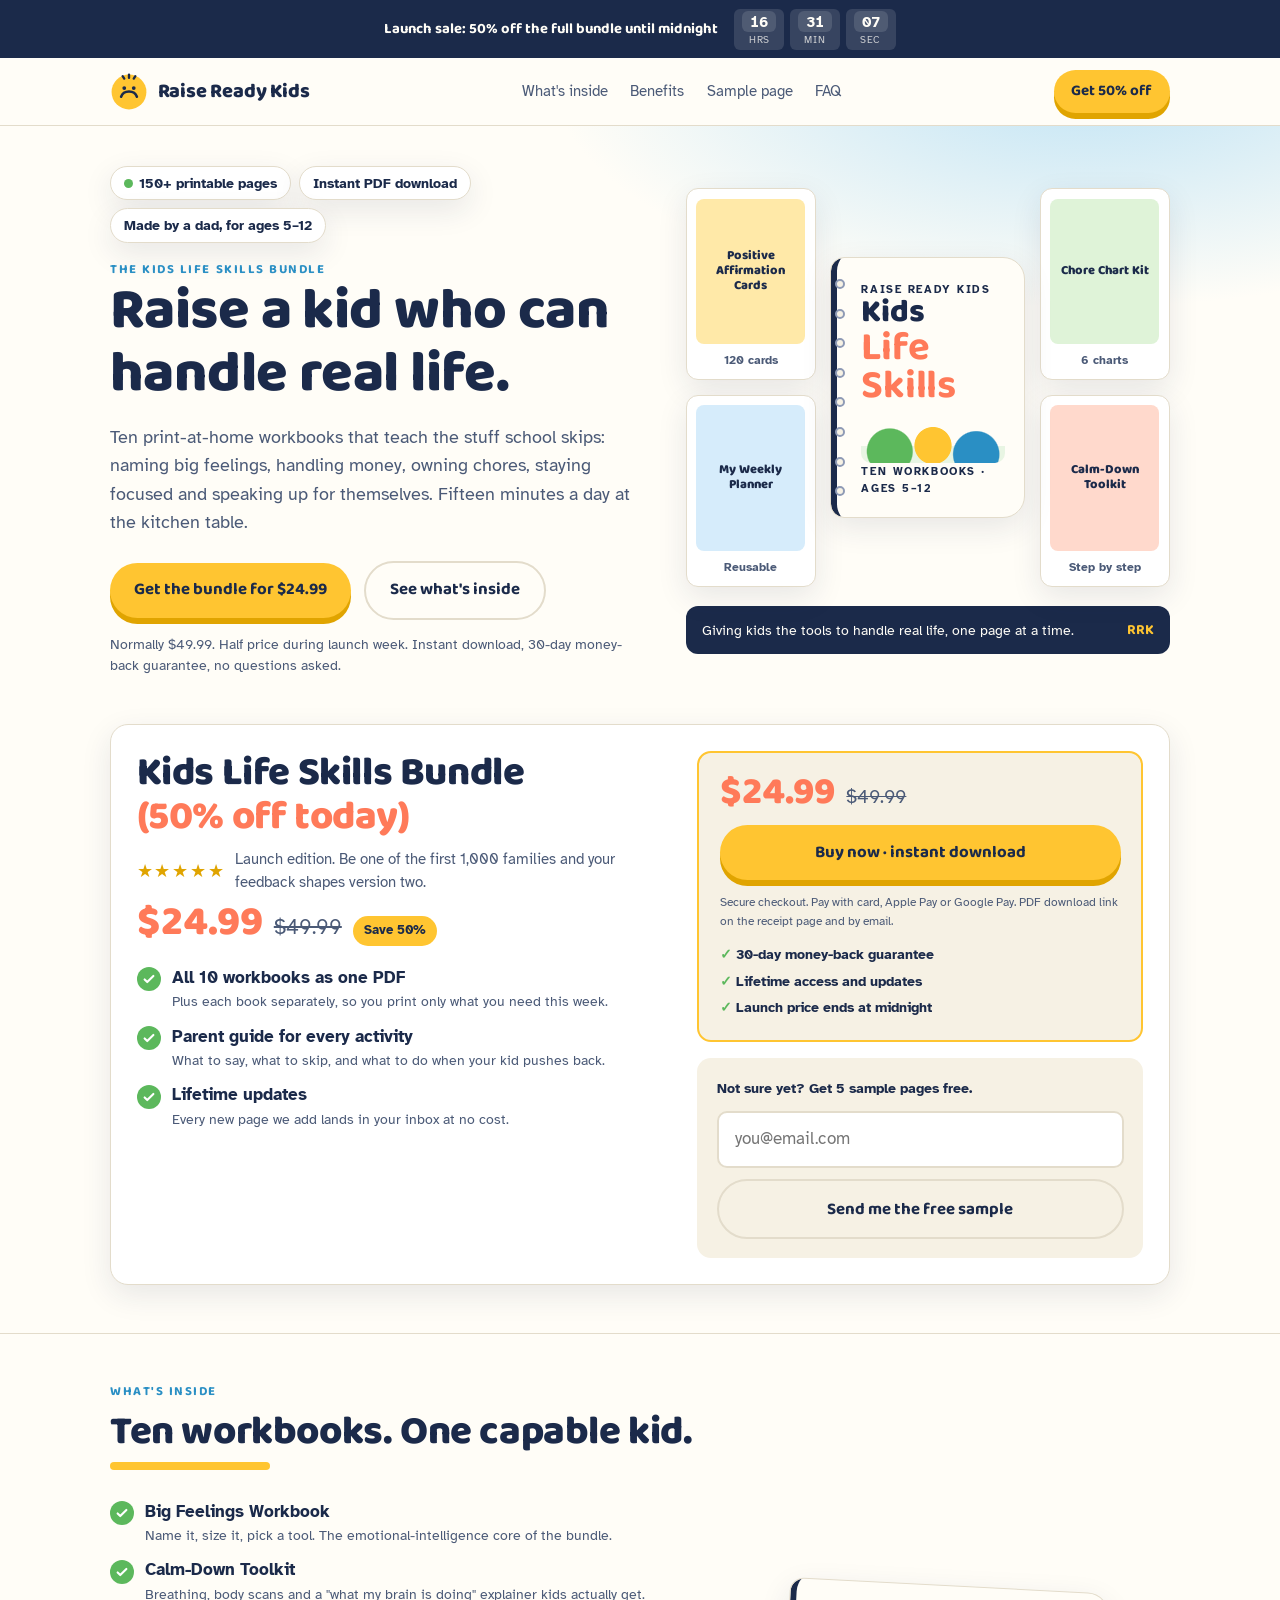
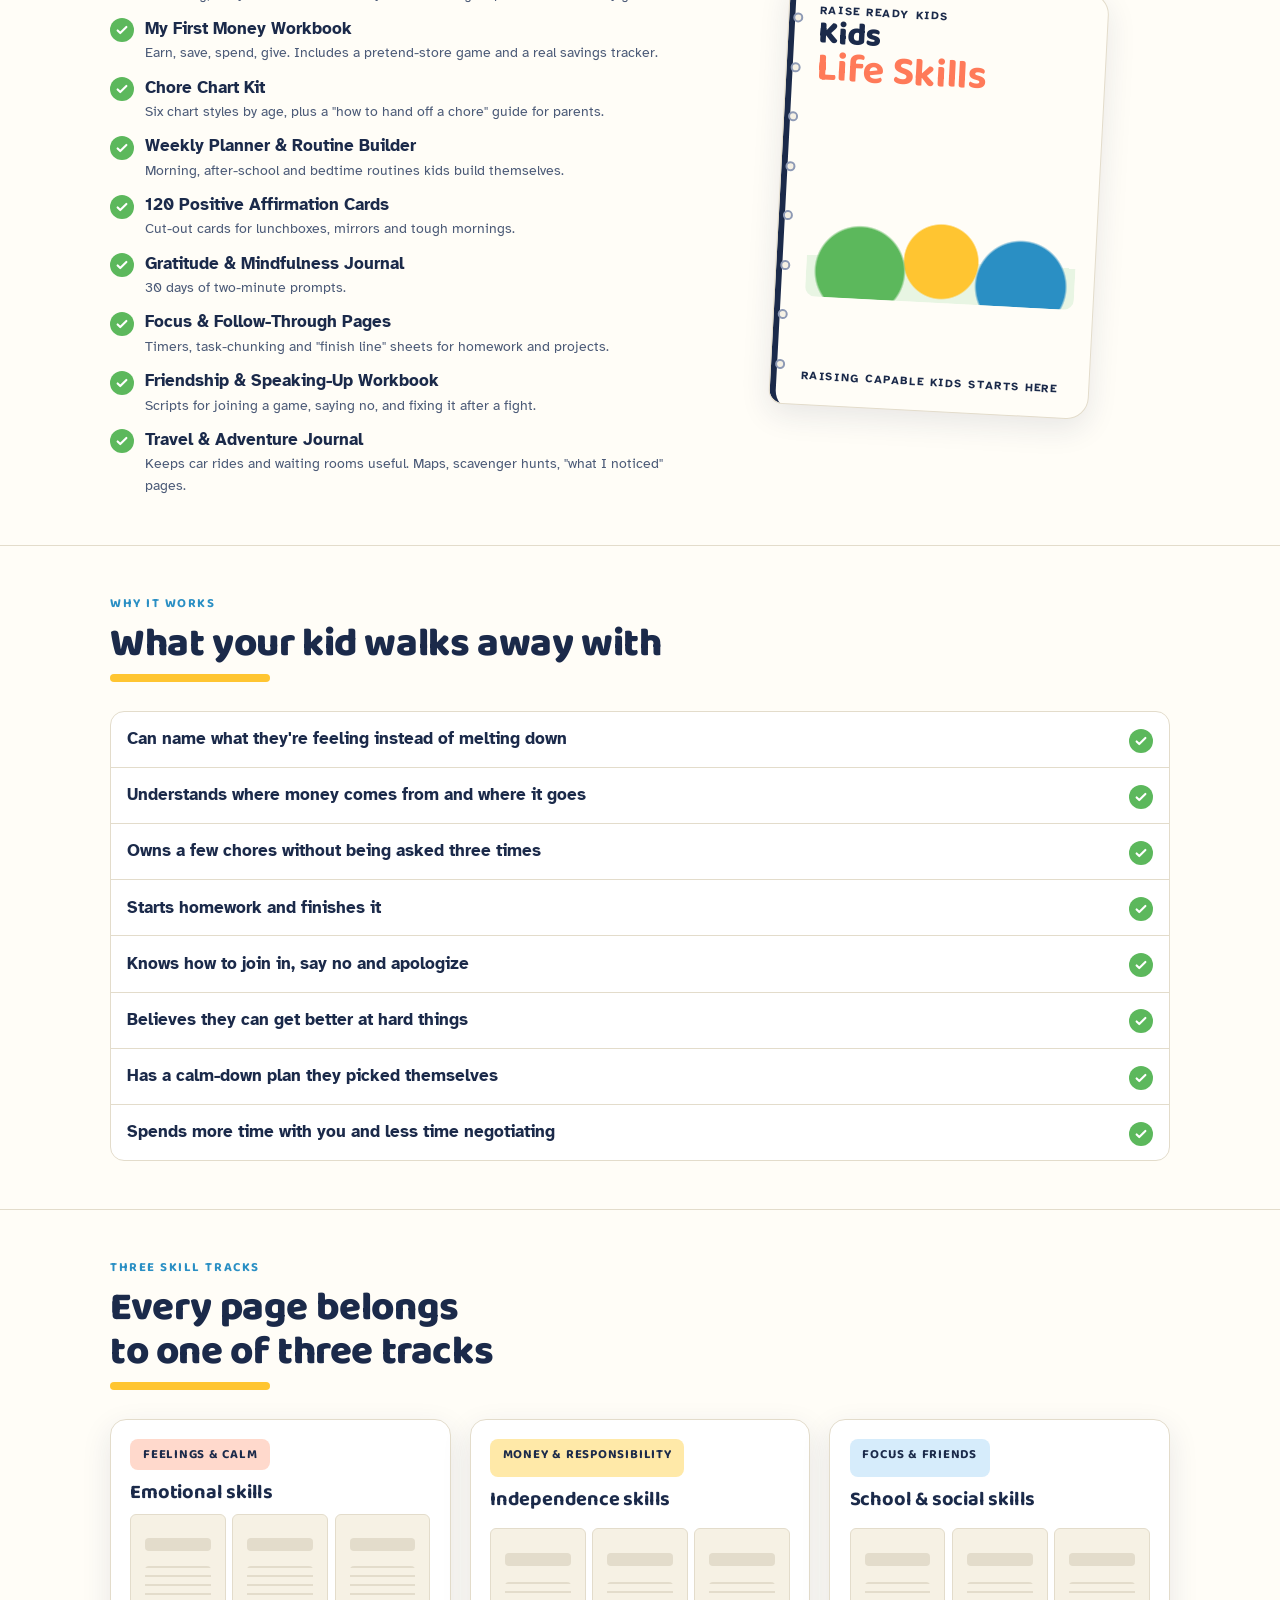
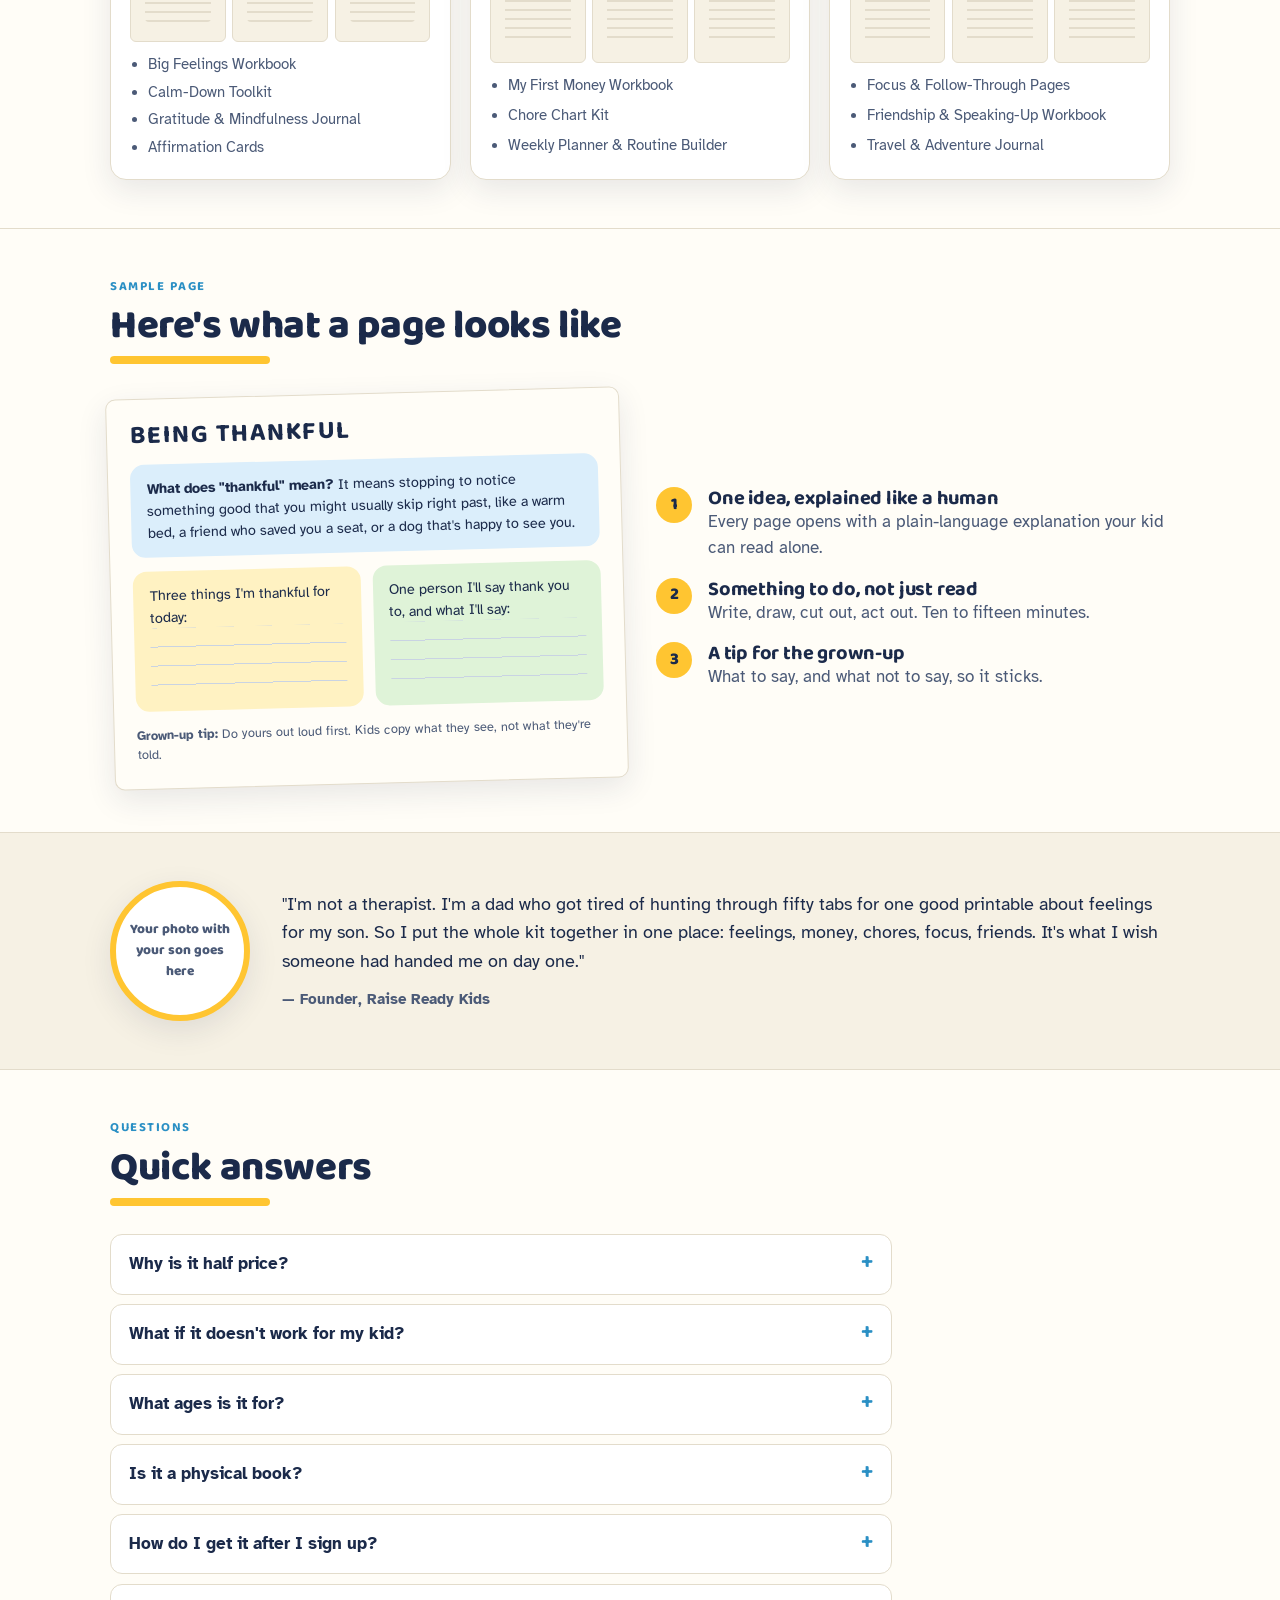
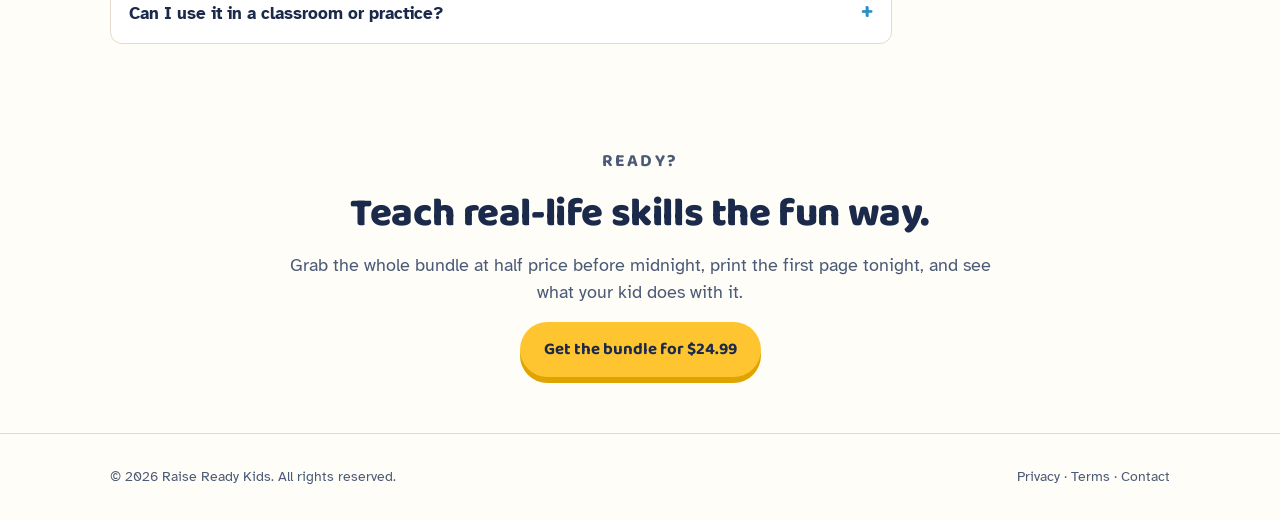
==== commit 95409163: "Switch offer from free to 50% off launch sale with checkout link and free-sample capture Co-Authored" ====
--- a/index.html
+++ b/index.html
@@ -4,7 +4,7 @@
 <meta charset="utf-8">
 <meta name="viewport" content="width=device-width, initial-scale=1, viewport-fit=cover">
 <title>Raise Ready Kids</title>
-<meta name="description" content="The Raise Ready Kids Life Skills Bundle: 150+ printable pages that teach kids feelings, money, chores, focus and confidence. Made by a dad. Free during launch week.">
+<meta name="description" content="The Raise Ready Kids Life Skills Bundle: 150+ printable pages that teach kids feelings, money, chores, focus and confidence. Made by a dad. 50% off during launch week.">
 <link rel="preconnect" href="https://fonts.googleapis.com">
 <link rel="preconnect" href="https://fonts.gstatic.com" crossorigin>
 <link rel="stylesheet" href="https://fonts.googleapis.com/css2?family=Baloo+2:wght@600;700;800&family=Atkinson+Hyperlegible:ital,wght@0,400;0,700;1,400&display=swap">
@@ -128,6 +128,14 @@
 form.capture input{width:100%;font:inherit;padding:.85rem 1rem;border-radius:10px;border:2px solid var(--line);background:var(--card);color:var(--ink)}
 form.capture .btn{width:100%}
 form.capture .fine{font-size:.78rem;color:var(--ink-soft)}
+.buybox{display:grid;gap:.8rem;background:var(--paper-2);border-radius:14px;padding:1.3rem;border:2px solid var(--sun)}
+.buyprice{display:flex;align-items:baseline;gap:.7rem}
+.buyprice .now{font-family:var(--display);font-weight:800;font-size:2.4rem;color:var(--coral);line-height:1}
+.buyprice .was{text-decoration:line-through;color:var(--ink-soft);font-size:1.2rem}
+.buybox .btn{width:100%}
+.buybox .fine{font-size:.78rem;color:var(--ink-soft)}
+.trust{list-style:none;margin:0;padding:0;display:grid;gap:.3rem;font-size:.88rem;font-weight:700}
+.trust li::before{content:"✓ ";color:var(--grass)}
 .success{display:grid;gap:.5rem;background:var(--paper-2);border-radius:14px;padding:1.2rem;border:2px solid var(--grass)}
 .success h3{color:var(--grass)}
 
@@ -212,7 +220,7 @@
 
 <div class="bar" role="status">
   <div class="wrap">
-    <strong>Launch week: the full bundle is free until midnight</strong>
+    <strong>Launch sale: 50% off the full bundle until midnight</strong>
     <div class="timer" id="timer" aria-label="Time left in launch offer">
       <span><span id="t-h">00</span><small>HRS</small></span>
       <span><span id="t-m">00</span><small>MIN</small></span>
@@ -233,7 +241,7 @@
       <a href="#sample">Sample page</a>
       <a href="#faq">FAQ</a>
     </nav>
-    <a class="btn btn-sun hdr-cta" href="#get">Get it free</a>
+    <a class="btn btn-sun hdr-cta buy" href="#get">Get 50% off</a>
   </div>
 </header>
 
@@ -251,10 +259,10 @@
       <h1>Raise a kid who can handle real life.</h1>
       <p class="lead">Ten print-at-home workbooks that teach the stuff school skips: naming big feelings, handling money, owning chores, staying focused and speaking up for themselves. Fifteen minutes a day at the kitchen table.</p>
       <div class="actions">
-        <a class="btn btn-sun" href="#get">Send me the free bundle</a>
+        <a class="btn btn-sun" href="#get">Get the bundle for $24.99</a>
         <a class="btn btn-ghost" href="#included">See what's inside</a>
       </div>
-      <p class="fine">Normally $49. Free during launch week in exchange for your email and, if you're willing, an honest review once you've used it.</p>
+      <p class="fine">Normally $49.99. Half price during launch week. Instant download, 30-day money-back guarantee, no questions asked.</p>
     </div>
 
     <div>
@@ -289,15 +297,15 @@
   <div class="wrap">
     <div class="card">
       <div>
-        <h2>Kids Life Skills Bundle <span style="color:var(--coral)">(free today)</span></h2>
+        <h2>Kids Life Skills Bundle <span style="color:var(--coral)">(50% off today)</span></h2>
         <div class="social">
           <span class="stars" aria-hidden="true">★★★★★</span>
           <span>Launch edition. Be one of the first 1,000 families and your feedback shapes version two.</span>
         </div>
         <div class="price">
-          <span class="now">$0.00</span>
-          <span class="was">$49.00</span>
-          <span class="save">Save 100%</span>
+          <span class="now">$24.99</span>
+          <span class="was">$49.99</span>
+          <span class="save">Save 50%</span>
         </div>
         <ul class="checklist" style="margin-top:1.2rem">
           <li><span class="check"><svg viewBox="0 0 16 16" fill="none" stroke="#fff" stroke-width="2.4" stroke-linecap="round" stroke-linejoin="round"><path d="M3 8.5l3 3 7-7"/></svg></span><div>All 10 workbooks as one PDF<small>Plus each book separately, so you print only what you need this week.</small></div></li>
@@ -306,19 +314,27 @@
         </ul>
       </div>
 
-      <form class="capture" id="capture" novalidate>
-        <label for="parent-name">Your first name</label>
-        <input id="parent-name" name="name" type="text" autocomplete="given-name" placeholder="e.g. Marcus" required>
-        <label for="parent-email">Where should we send the bundle?</label>
-        <input id="parent-email" name="email" type="email" autocomplete="email" placeholder="you@email.com" required>
-        <button class="btn btn-sun" type="submit" id="submit-btn">Send me the free bundle</button>
-        <p class="fine">Instant download link by email. One or two emails a week with new printables after that. Unsubscribe any time.</p>
-        <p class="fine" id="form-error" hidden style="color:var(--coral);font-weight:700"></p>
-      </form>
-      <div class="success" id="success" hidden>
-        <h3>Check your inbox</h3>
-        <p>Your download link is on its way. If it isn't there in two minutes, check the promotions or spam folder and drag us into your main inbox.</p>
-        <p class="fine" style="font-size:.85rem;color:var(--ink-soft)">Start with the Feelings Workbook tonight. Page 4 takes ten minutes and most kids ask to do another.</p>
+      <div style="display:grid;gap:1rem">
+        <div class="buybox">
+          <div class="buyprice"><span class="now">$24.99</span><span class="was">$49.99</span></div>
+          <a class="btn btn-sun buy" id="buy-btn" href="#get">Buy now · instant download</a>
+          <p class="fine">Secure checkout. Pay with card, Apple Pay or Google Pay. PDF download link on the receipt page and by email.</p>
+          <ul class="trust">
+            <li>30-day money-back guarantee</li>
+            <li>Lifetime access and updates</li>
+            <li>Launch price ends at midnight</li>
+          </ul>
+        </div>
+        <form class="capture" id="capture" novalidate>
+          <label for="parent-email"><b>Not sure yet?</b> Get 5 sample pages free.</label>
+          <input id="parent-email" name="email" type="email" autocomplete="email" placeholder="you@email.com" required>
+          <button class="btn btn-ghost" type="submit" id="submit-btn">Send me the free sample</button>
+          <p class="fine" id="form-error" hidden style="color:var(--coral);font-weight:700"></p>
+        </form>
+        <div class="success" id="success" hidden>
+          <h3>Check your inbox</h3>
+          <p>Your sample pages are on their way. If they aren't there in two minutes, check the promotions or spam folder.</p>
+        </div>
       </div>
     </div>
   </div>
@@ -468,7 +484,8 @@
       <div class="underline"></div>
     </div>
     <div class="faq">
-      <details><summary>Why is it free?</summary><p>It's launch week. We'd rather have a thousand families using it and telling us what to fix than a hundred paying for version one. After launch week it goes to $49.</p></details>
+      <details><summary>Why is it half price?</summary><p>It's launch week. We'd rather have a thousand families using it and telling us what to improve than a hundred paying full price for version one. After launch week it goes back to $49.99.</p></details>
+      <details><summary>What if it doesn't work for my kid?</summary><p>Email us within 30 days and you get a full refund. No forms, no questions. Keep the files.</p></details>
       <details><summary>What ages is it for?</summary><p>Written for 5 to 12. Younger kids do the drawing and cut-out pages with you reading; older kids run the money and planner pages on their own.</p></details>
       <details><summary>Is it a physical book?</summary><p>No. It's a PDF you download and print at home or at any print shop. Print one page at a time or the whole thing and put it in a binder.</p></details>
       <details><summary>How do I get it after I sign up?</summary><p>You'll get an email with the download link within a couple of minutes. The link doesn't expire.</p></details>
@@ -481,8 +498,8 @@
   <div class="wrap">
     <p class="eyebrow">Ready?</p>
     <h2>Teach real-life skills the fun way.</h2>
-    <p>Grab the whole bundle free before midnight, print the first page tonight, and see what your kid does with it.</p>
-    <a class="btn btn-sun" href="#get">Send me the free bundle</a>
+    <p>Grab the whole bundle at half price before midnight, print the first page tonight, and see what your kid does with it.</p>
+    <a class="btn btn-sun buy" href="#get">Get the bundle for $24.99</a>
   </div>
 </section>
 
@@ -498,9 +515,9 @@
 <div class="sticky" aria-hidden="false">
   <div>
     <div class="t">Kids Life Skills Bundle</div>
-    <div class="p"><b>$0.00</b> <s>$49.00</s> · Free today</div>
-  </div>
-  <a class="btn btn-sun" href="#get">Get it free</a>
+    <div class="p"><b>$24.99</b> <s>$49.99</s> · 50% off today</div>
+  </div>
+  <a class="btn btn-sun buy" href="#get">Buy now</a>
 </div>
 
 <script>
@@ -517,20 +534,25 @@
   document.getElementById('year').textContent=new Date().getFullYear();
 })();
 
-// Email capture. Set FORM_ENDPOINT to your Formspree / ConvertKit / Mailchimp POST URL.
-// Leave it empty while testing and the form just shows the success state.
+// Checkout. Set CHECKOUT_URL to your Stripe Payment Link, Gumroad, Payhip or Shopify product URL.
+// Every button with class "buy" points there. Left empty, buttons scroll to the offer box.
+var CHECKOUT_URL = "";
+(function(){ if(!CHECKOUT_URL) return; document.querySelectorAll('a.buy').forEach(function(a){a.href=CHECKOUT_URL;a.target='_blank';a.rel='noopener'}); })();
+
+// Free sample capture. Set FORM_ENDPOINT to your Formspree / Kit / Mailchimp POST URL.
+// Left empty while testing, the form just shows the success state.
 var FORM_ENDPOINT = "";
 (function(){
   var form=document.getElementById('capture'),ok=document.getElementById('success'),err=document.getElementById('form-error'),btn=document.getElementById('submit-btn');
   form.addEventListener('submit',function(e){
     e.preventDefault(); err.hidden=true;
-    var name=form.name.value.trim(), email=form.email.value.trim();
-    if(!name||!/^[^@\s]+@[^@\s]+\.[^@\s]+$/.test(email)){err.textContent='Add your name and a valid email so we know where to send it.';err.hidden=false;return;}
+    var email=form.email.value.trim();
+    if(!/^[^@\s]+@[^@\s]+\.[^@\s]+$/.test(email)){err.textContent='Enter a valid email so we know where to send it.';err.hidden=false;return;}
     btn.disabled=true; btn.textContent='Sending…';
     var done=function(){form.hidden=true;ok.hidden=false;ok.scrollIntoView({behavior:'smooth',block:'center'})};
-    var fail=function(){btn.disabled=false;btn.textContent='Send me the free bundle';err.textContent="Something went wrong on our end. Try again in a moment.";err.hidden=false};
+    var fail=function(){btn.disabled=false;btn.textContent='Send me the free sample';err.textContent="Something went wrong on our end. Try again in a moment.";err.hidden=false};
     if(!FORM_ENDPOINT){setTimeout(done,500);return;}
-    fetch(FORM_ENDPOINT,{method:'POST',headers:{'Accept':'application/json','Content-Type':'application/json'},body:JSON.stringify({name:name,email:email,source:'launch-landing'})})
+    fetch(FORM_ENDPOINT,{method:'POST',headers:{'Accept':'application/json','Content-Type':'application/json'},body:JSON.stringify({email:email,source:'sample-pages'})})
       .then(function(r){r.ok?done():fail()}).catch(fail);
   });
 })();
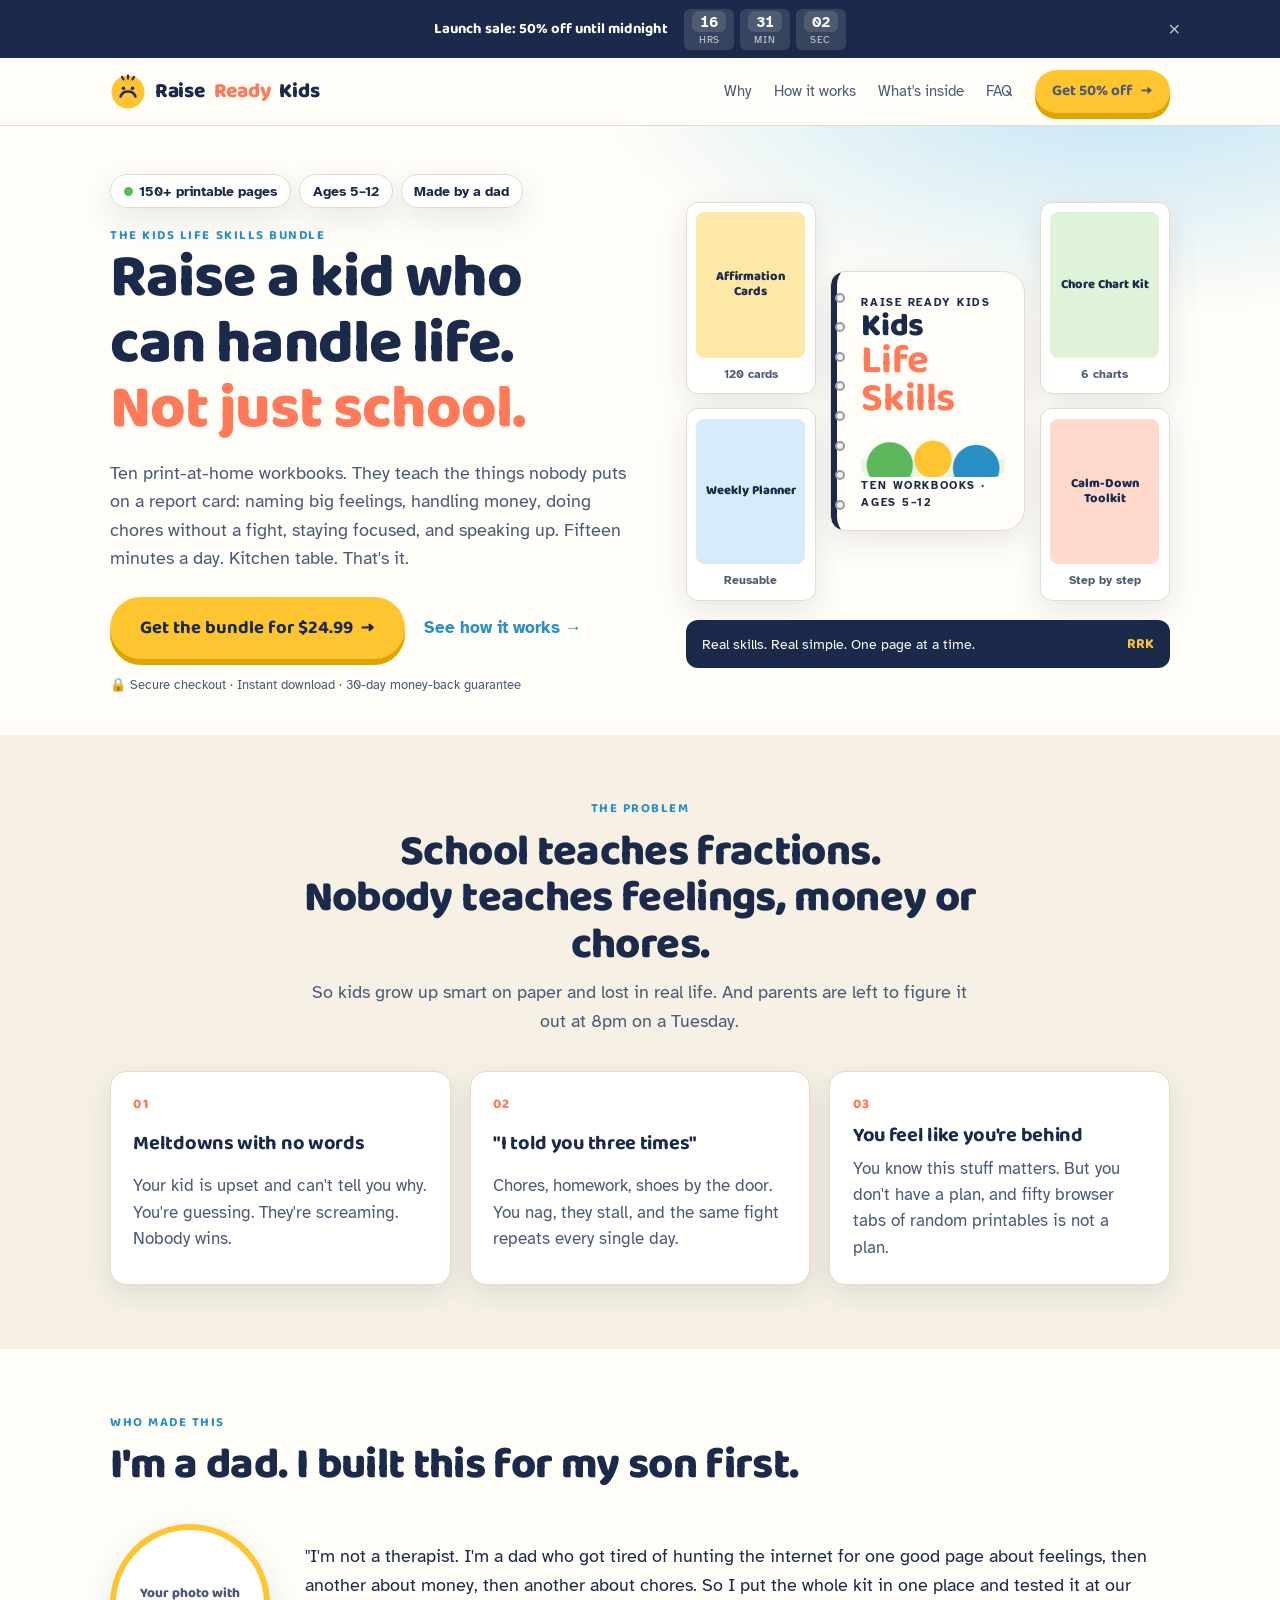
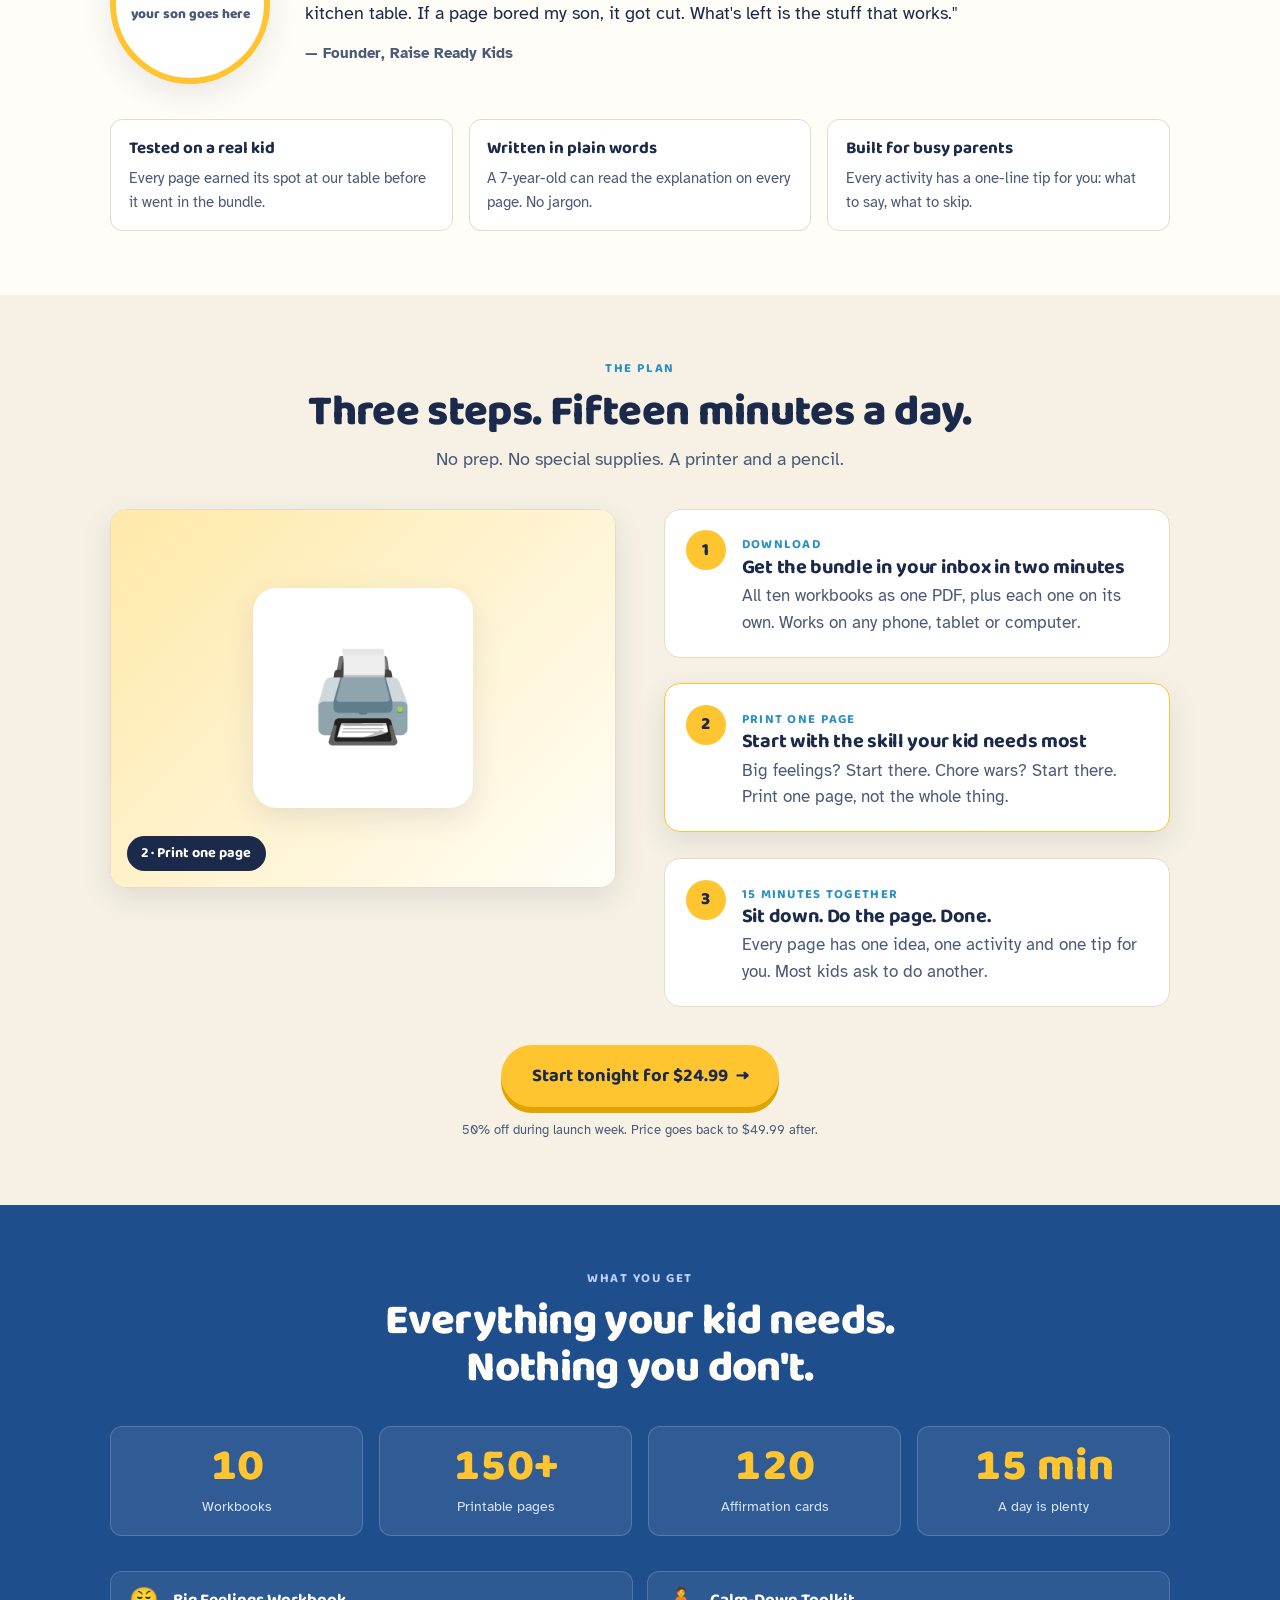
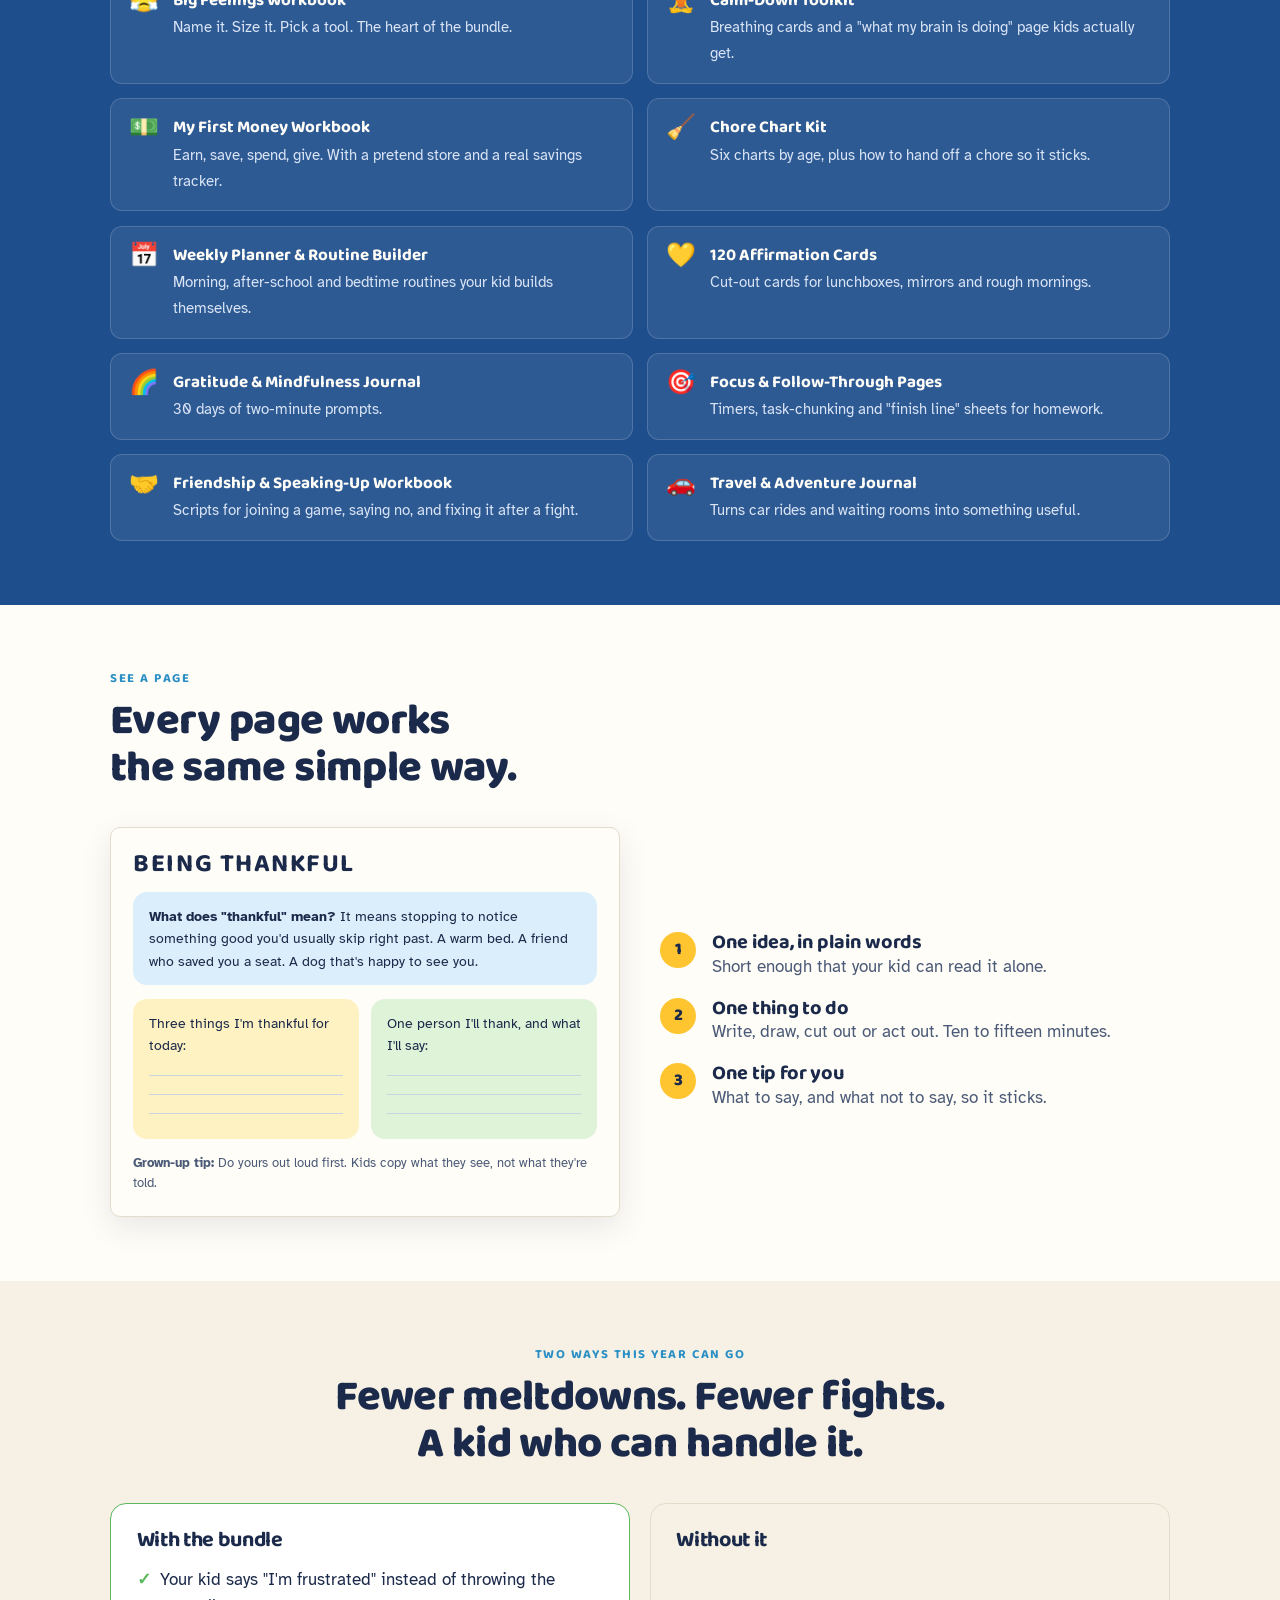
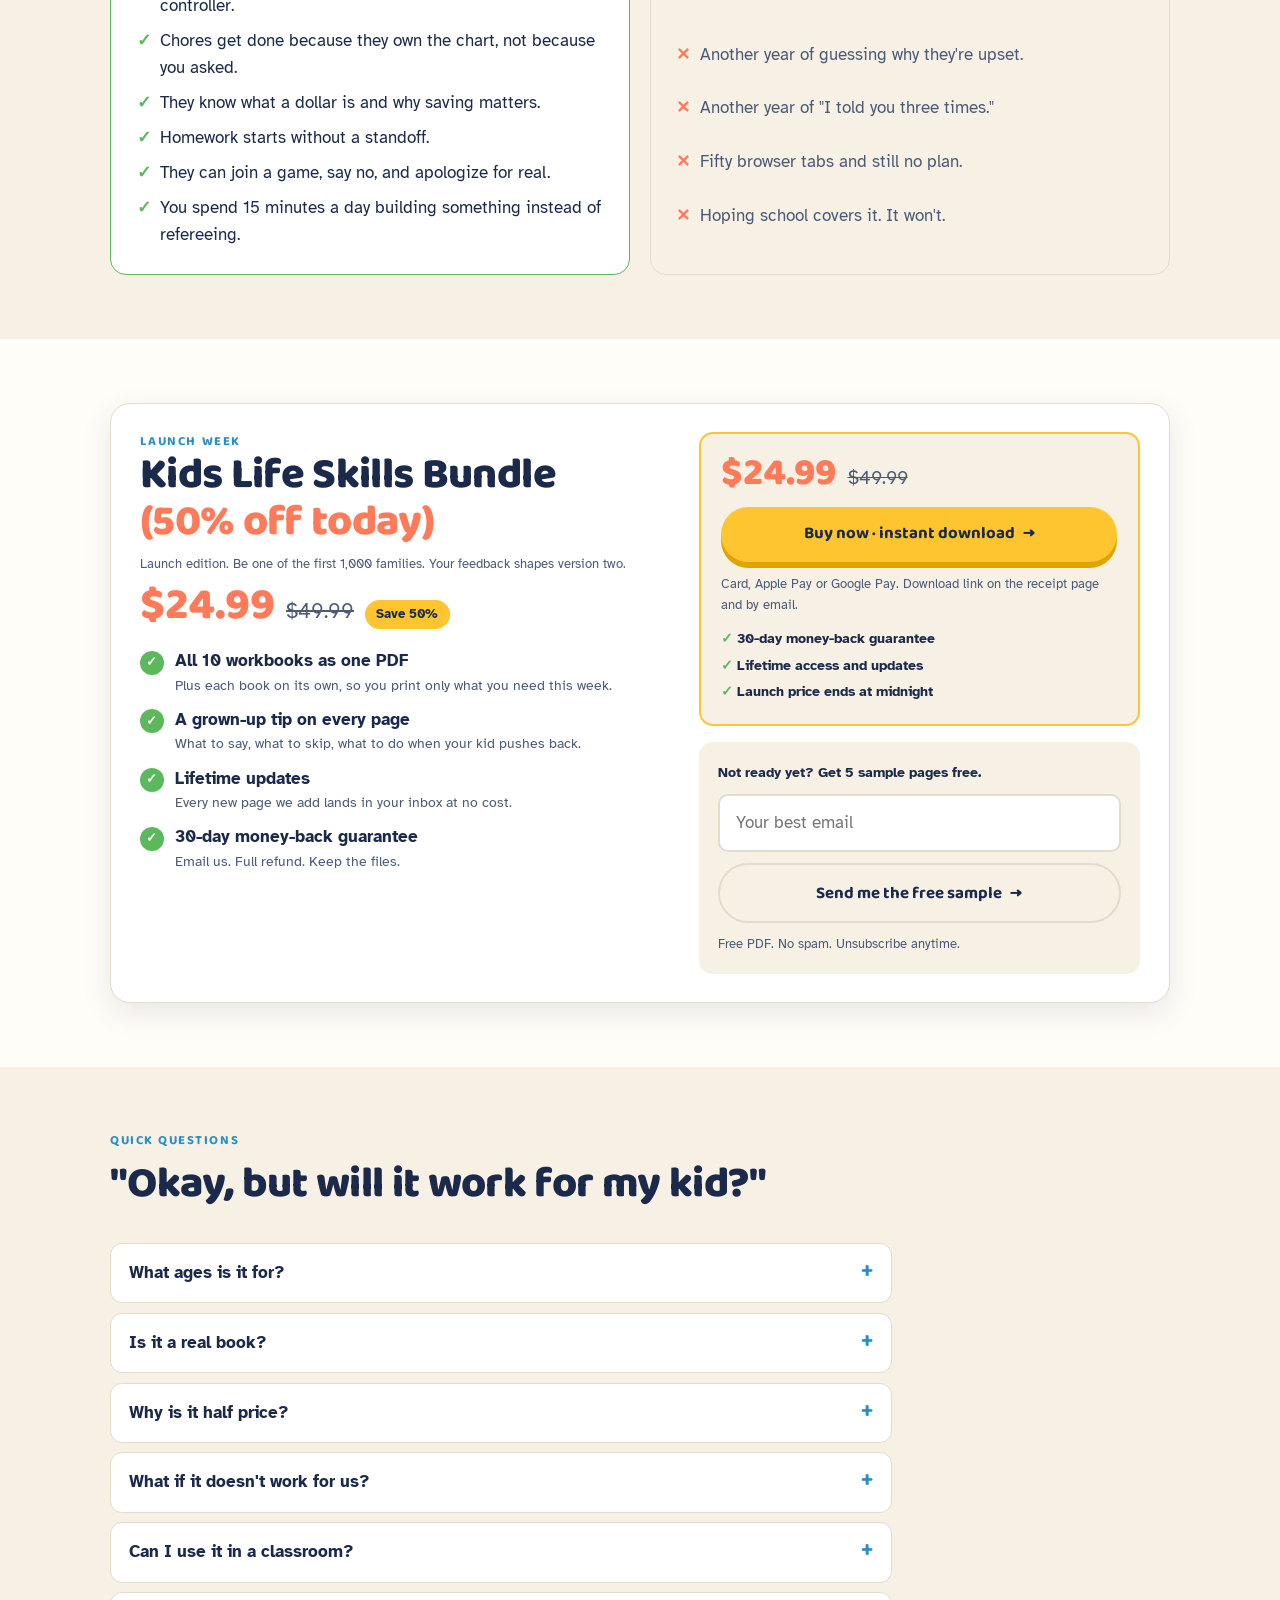
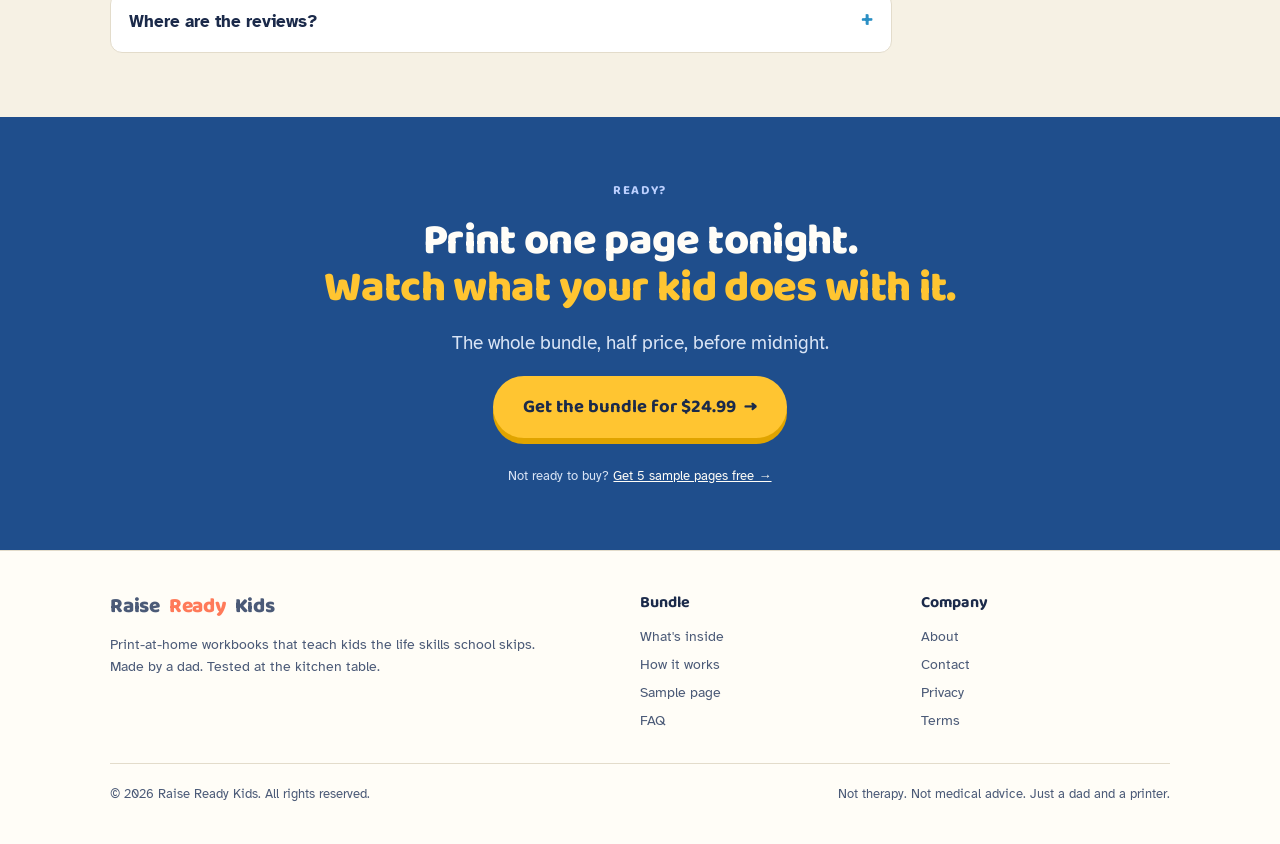
==== commit dc745924: "Rebuild as StoryBrand site in house style: plain-words copy, split assets, scroll motion Co-Authored" ====
--- a/index.html
+++ b/index.html
@@ -1,561 +1,381 @@
 <!doctype html>
-<html lang="en">
+<html lang="en" class="no-js">
 <head>
 <meta charset="utf-8">
 <meta name="viewport" content="width=device-width, initial-scale=1, viewport-fit=cover">
-<title>Raise Ready Kids</title>
-<meta name="description" content="The Raise Ready Kids Life Skills Bundle: 150+ printable pages that teach kids feelings, money, chores, focus and confidence. Made by a dad. 50% off during launch week.">
+<title>Raise Ready Kids — Life skills your kid can actually use</title>
+<meta name="description" content="Ten print-at-home workbooks that teach kids feelings, money, chores, focus and friendship. 150+ pages. Made by a dad. 15 minutes a day at the kitchen table.">
+<link rel="canonical" href="https://raisereadykids.com/">
+<meta property="og:type" content="website">
+<meta property="og:title" content="Raise Ready Kids — Life skills your kid can actually use">
+<meta property="og:description" content="Ten print-at-home workbooks that teach kids feelings, money, chores, focus and friendship. Made by a dad.">
+<meta property="og:url" content="https://raisereadykids.com/">
+<meta name="twitter:card" content="summary_large_image">
 <link rel="preconnect" href="https://fonts.googleapis.com">
 <link rel="preconnect" href="https://fonts.gstatic.com" crossorigin>
 <link rel="stylesheet" href="https://fonts.googleapis.com/css2?family=Baloo+2:wght@600;700;800&family=Atkinson+Hyperlegible:ital,wght@0,400;0,700;1,400&display=swap">
-<style>
-/* Layout: one centered 1100px column; hero and offer sit side by side on desktop, stack on phone.
-   Feel: a dad's kitchen-table workbook. Ink navy, school-bus yellow, construction-paper blue, paper white. */
-:root{
-  --paper:#fffdf7;
-  --paper-2:#f6f1e4;
-  --ink:#1b2a4a;
-  --ink-soft:#4b5a77;
-  --line:#e3dccb;
-  --sun:#ffc531;
-  --sun-deep:#e0a400;
-  --sky:#bfe3f5;
-  --sky-deep:#2a8fc4;
-  --grass:#5cb85c;
-  --coral:#ff7a59;
-  --card:#ffffff;
-  --shadow:0 10px 30px rgba(27,42,74,.10);
-  --display:"Baloo 2", "Trebuchet MS", system-ui, sans-serif;
-  --body:"Atkinson Hyperlegible", "Helvetica Neue", Arial, sans-serif;
-  color-scheme:light;
-}
-@media (prefers-color-scheme: dark){
-  :root:not([data-theme="light"]){
-    --paper:#141b2b; --paper-2:#1c2538; --ink:#f2eee3; --ink-soft:#b8bfd0; --line:#2d3850;
-    --sun:#ffc531; --sun-deep:#ffd45e; --sky:#1f3b52; --sky-deep:#6cc0ee; --card:#1c2538;
-    --shadow:0 10px 30px rgba(0,0,0,.35); color-scheme:dark;
-  }
-}
-:root[data-theme="dark"]{
-  --paper:#141b2b; --paper-2:#1c2538; --ink:#f2eee3; --ink-soft:#b8bfd0; --line:#2d3850;
-  --sun:#ffc531; --sun-deep:#ffd45e; --sky:#1f3b52; --sky-deep:#6cc0ee; --card:#1c2538;
-  --shadow:0 10px 30px rgba(0,0,0,.35); color-scheme:dark;
-}
-
-*{box-sizing:border-box}
-[hidden]{display:none!important}
-html,body{margin:0}
-body{background:var(--paper);color:var(--ink);font-family:var(--body);font-size:17px;line-height:1.55;-webkit-font-smoothing:antialiased}
-img,svg{max-width:100%;display:block}
-a{color:inherit}
-h1,h2,h3{font-family:var(--display);line-height:1.1;margin:0;text-wrap:balance;letter-spacing:-.01em}
-h1{font-size:clamp(2.1rem,6vw,3.6rem);font-weight:800}
-h2{font-size:clamp(1.7rem,4.2vw,2.5rem);font-weight:800}
-h3{font-size:1.25rem;font-weight:700}
-p{margin:0}
-.wrap{width:min(1100px,100%);margin-inline:auto;padding-inline:20px}
-.eyebrow{font-family:var(--display);font-weight:700;font-size:.8rem;letter-spacing:.12em;text-transform:uppercase;color:var(--sky-deep)}
-.btn{display:inline-flex;align-items:center;justify-content:center;gap:.5rem;font-family:var(--display);font-weight:700;font-size:1.05rem;padding:.9rem 1.5rem;border-radius:999px;border:0;cursor:pointer;text-decoration:none;transition:transform .12s ease,box-shadow .12s ease}
-.btn:focus-visible,input:focus-visible,summary:focus-visible{outline:3px solid var(--sky-deep);outline-offset:3px}
-.btn-sun{background:var(--sun);color:#1b2a4a;box-shadow:0 6px 0 var(--sun-deep)}
-.btn-sun:hover{transform:translateY(-2px)}
-.btn-sun:active{transform:translateY(3px);box-shadow:0 2px 0 var(--sun-deep)}
-.btn-ghost{background:transparent;color:var(--ink);border:2px solid var(--line)}
-
-/* announcement bar */
-.bar{background:var(--ink);color:#fffdf7;font-size:.92rem;padding-block:.55rem}
-.bar .wrap{display:flex;flex-wrap:wrap;gap:.4rem 1rem;align-items:center;justify-content:center;text-align:center}
-.bar strong{font-family:var(--display)}
-.timer{display:inline-flex;gap:.35rem;font-variant-numeric:tabular-nums}
-.timer span{background:rgba(255,255,255,.12);padding:.1rem .5rem;border-radius:6px;font-weight:700;min-width:2.6em;text-align:center}
-.timer small{display:block;font-size:.6rem;opacity:.75;font-weight:400;letter-spacing:.08em}
-
-/* header */
-header.site{position:sticky;top:env(safe-area-inset-top,0px);z-index:20;background:var(--paper);border-bottom:1px solid var(--line)}
-header.site .wrap{display:flex;align-items:center;justify-content:space-between;gap:1rem;padding-block:.75rem}
-.logo{display:flex;align-items:center;gap:.6rem;text-decoration:none;font-family:var(--display);font-weight:800;font-size:1.25rem;letter-spacing:-.01em}
-.logo svg{width:38px;height:38px}
-nav.main{display:flex;gap:1.4rem;font-size:.95rem}
-nav.main a{text-decoration:none;color:var(--ink-soft)}
-nav.main a:hover{color:var(--ink)}
-.hdr-cta{padding:.6rem 1.1rem;font-size:.95rem}
-@media (max-width:760px){nav.main{display:none}}
-
-/* hero */
-.hero{padding-block:2.5rem 2rem;background:
-  radial-gradient(900px 400px at 85% -10%, var(--sky) 0, transparent 60%),
-  var(--paper)}
-.hero .wrap{display:grid;grid-template-columns:1.05fr .95fr;gap:2.5rem;align-items:center}
-@media (max-width:860px){.hero .wrap{grid-template-columns:1fr}}
-.badges{display:flex;flex-wrap:wrap;gap:.5rem;margin-bottom:1.1rem}
-.badge{display:inline-flex;align-items:center;gap:.4rem;background:var(--card);border:1px solid var(--line);border-radius:999px;padding:.35rem .8rem;font-size:.85rem;font-weight:700;box-shadow:var(--shadow)}
-.badge .dot{width:9px;height:9px;border-radius:50%;background:var(--grass)}
-.hero p.lead{font-size:1.15rem;color:var(--ink-soft);margin-top:1rem;max-width:34em}
-.hero .actions{display:flex;flex-wrap:wrap;gap:.8rem;align-items:center;margin-top:1.5rem}
-.hero .fine{font-size:.85rem;color:var(--ink-soft);margin-top:.9rem}
-
-/* book stack */
-.stack{position:relative;display:grid;grid-template-columns:1fr 1.5fr 1fr;gap:.9rem;align-items:center}
-.mini{background:var(--card);border-radius:12px;box-shadow:var(--shadow);padding:.6rem;display:grid;gap:.5rem;border:1px solid var(--line)}
-.mini .thumb{aspect-ratio:3/4;border-radius:8px;display:grid;place-items:center;font-family:var(--display);font-weight:800;text-align:center;padding:.5rem;font-size:.8rem;line-height:1.15;color:#1b2a4a}
-.mini .tag{font-size:.72rem;font-weight:700;text-align:center;color:var(--ink-soft)}
-.cover{aspect-ratio:3/4;border-radius:14px 22px 22px 14px;background:#fffdf7;box-shadow:var(--shadow),inset 14px 0 0 -8px var(--ink);position:relative;overflow:hidden;color:#1b2a4a;padding:1.4rem 1.2rem 1.2rem 1.9rem;display:flex;flex-direction:column;justify-content:space-between;border:1px solid var(--line)}
-.cover .spiral{position:absolute;left:4px;top:8%;bottom:8%;width:10px;display:flex;flex-direction:column;justify-content:space-between}
-.cover .spiral i{width:10px;height:10px;border-radius:50%;background:var(--paper-2);border:2px solid #8e9ab5}
-.cover h3{font-size:clamp(1.3rem,3.4vw,2rem);line-height:.95;font-weight:800}
-.cover h3 b{display:block;color:var(--coral);font-size:1.25em}
-.cover .sub{font-size:.7rem;letter-spacing:.14em;text-transform:uppercase;font-weight:700}
-.cover .art{height:36%;background:
-  radial-gradient(circle at 20% 80%, var(--grass) 0 18%, transparent 19%),
-  radial-gradient(circle at 50% 70%, var(--sun) 0 22%, transparent 23%),
-  radial-gradient(circle at 80% 85%, var(--sky-deep) 0 18%, transparent 19%),
-  linear-gradient(to top, #e8f5e3 0 30%, transparent 30%);border-radius:10px}
-.caption-strip{margin-top:1.2rem;background:var(--ink);color:#fffdf7;border-radius:12px;padding:.8rem 1rem;display:flex;align-items:center;justify-content:space-between;gap:1rem;font-size:.9rem}
-.caption-strip b{font-family:var(--display);color:var(--sun)}
-
-/* offer block */
-.offer{padding-block:1rem 3rem}
-.offer .card{background:var(--card);border:1px solid var(--line);border-radius:18px;box-shadow:var(--shadow);padding:1.6rem;display:grid;grid-template-columns:1.2fr 1fr;gap:1.6rem;align-items:start}
-@media (max-width:860px){.offer .card{grid-template-columns:1fr}}
-.price{display:flex;align-items:baseline;flex-wrap:wrap;gap:.7rem;margin-top:.5rem}
-.price .now{font-family:var(--display);font-weight:800;font-size:2.6rem;color:var(--coral);line-height:1}
-.price .was{text-decoration:line-through;color:var(--ink-soft);font-size:1.3rem}
-.price .save{background:var(--sun);color:#1b2a4a;font-weight:700;font-size:.8rem;padding:.3rem .7rem;border-radius:999px}
-.stars{color:var(--sun-deep);letter-spacing:.1em;font-size:1.1rem}
-.social{display:flex;align-items:center;gap:.6rem;margin-top:.6rem;color:var(--ink-soft);font-size:.92rem}
-form.capture{display:grid;gap:.7rem;background:var(--paper-2);border-radius:14px;padding:1.2rem}
-form.capture label{font-weight:700;font-size:.9rem}
-form.capture input{width:100%;font:inherit;padding:.85rem 1rem;border-radius:10px;border:2px solid var(--line);background:var(--card);color:var(--ink)}
-form.capture .btn{width:100%}
-form.capture .fine{font-size:.78rem;color:var(--ink-soft)}
-.buybox{display:grid;gap:.8rem;background:var(--paper-2);border-radius:14px;padding:1.3rem;border:2px solid var(--sun)}
-.buyprice{display:flex;align-items:baseline;gap:.7rem}
-.buyprice .now{font-family:var(--display);font-weight:800;font-size:2.4rem;color:var(--coral);line-height:1}
-.buyprice .was{text-decoration:line-through;color:var(--ink-soft);font-size:1.2rem}
-.buybox .btn{width:100%}
-.buybox .fine{font-size:.78rem;color:var(--ink-soft)}
-.trust{list-style:none;margin:0;padding:0;display:grid;gap:.3rem;font-size:.88rem;font-weight:700}
-.trust li::before{content:"✓ ";color:var(--grass)}
-.success{display:grid;gap:.5rem;background:var(--paper-2);border-radius:14px;padding:1.2rem;border:2px solid var(--grass)}
-.success h3{color:var(--grass)}
-
-/* sections */
-section.block{padding-block:3rem;border-top:1px solid var(--line)}
-.sec-head{display:grid;gap:.5rem;max-width:40em;margin-bottom:1.8rem}
-.sec-head .underline{height:8px;width:160px;border-radius:999px;background:var(--sun)}
-.included{display:grid;grid-template-columns:1.1fr .9fr;gap:2rem;align-items:center}
-@media (max-width:860px){.included{grid-template-columns:1fr}}
-.checklist{list-style:none;margin:0;padding:0;display:grid;gap:.65rem}
-.checklist li{display:flex;gap:.7rem;align-items:flex-start;font-weight:700}
-.checklist li small{display:block;font-weight:400;color:var(--ink-soft)}
-.check{flex:none;width:24px;height:24px;border-radius:50%;background:var(--grass);display:grid;place-items:center;margin-top:.15rem}
-.check svg{width:14px;height:14px}
-
-.bene{width:100%;border-collapse:separate;border-spacing:0;border:1px solid var(--line);border-radius:14px;overflow:hidden;background:var(--card)}
-.bene td{padding:.9rem 1rem;border-top:1px solid var(--line)}
-.bene tr:first-child td{border-top:0}
-.bene td:last-child{width:3.5rem;text-align:center}
-.bene td:first-child{font-weight:700}
-
-.pillars{display:grid;grid-template-columns:repeat(3,1fr);gap:1.2rem}
-@media (max-width:860px){.pillars{grid-template-columns:1fr}}
-.pillar{background:var(--card);border:1px solid var(--line);border-radius:16px;padding:1.2rem;display:grid;gap:.7rem;box-shadow:var(--shadow)}
-.pillar .chip{justify-self:start;font-family:var(--display);font-weight:700;font-size:.8rem;letter-spacing:.06em;text-transform:uppercase;padding:.35rem .8rem;border-radius:8px;color:#1b2a4a}
-.pillar ul{margin:0;padding-left:1.1rem;color:var(--ink-soft);font-size:.95rem;display:grid;gap:.25rem}
-.pages{display:flex;gap:.4rem}
-.pages i{flex:1;aspect-ratio:3/4;border-radius:6px;background:var(--paper-2);border:1px solid var(--line);position:relative;overflow:hidden}
-.pages i::before{content:"";position:absolute;inset:18% 15% auto 15%;height:10%;border-radius:4px;background:var(--line)}
-.pages i::after{content:"";position:absolute;inset:40% 15% 15% 15%;border-radius:4px;background:repeating-linear-gradient(to bottom,var(--line) 0 2px,transparent 2px 9px)}
-
-/* sample page */
-.sample{display:grid;grid-template-columns:1fr 1fr;gap:2rem;align-items:center}
-@media (max-width:860px){.sample{grid-template-columns:1fr}}
-.sheet{background:#fffdf7;color:#1b2a4a;border-radius:10px;box-shadow:var(--shadow);padding:1.4rem;border:1px solid #e3dccb;transform:rotate(-1.5deg);display:grid;gap:.9rem}
-.sheet h3{font-size:1.6rem;letter-spacing:.06em}
-.sheet .cloud{background:#dbeefb;border-radius:14px;padding:.8rem 1rem;font-size:.9rem}
-.sheet .lines{height:70px;background:repeating-linear-gradient(to bottom,transparent 0 18px,#c9d3e3 18px 19px);border-radius:4px}
-.sheet .row{display:grid;grid-template-columns:1fr 1fr;gap:.7rem}
-.steps{display:grid;gap:1rem}
-.step{display:flex;gap:1rem}
-.step .n{flex:none;width:36px;height:36px;border-radius:50%;background:var(--sun);color:#1b2a4a;font-family:var(--display);font-weight:800;display:grid;place-items:center}
-
-/* dad story */
-.story{background:var(--paper-2)}
-.story .wrap{display:grid;grid-template-columns:auto 1fr;gap:2rem;align-items:center}
-@media (max-width:760px){.story .wrap{grid-template-columns:1fr}}
-.avatar{width:140px;height:140px;border-radius:50%;background:var(--card);border:6px solid var(--sun);display:grid;place-items:center;font-family:var(--display);font-weight:800;font-size:.85rem;text-align:center;color:var(--ink-soft);padding:.6rem;box-shadow:var(--shadow)}
-.story blockquote{margin:0;font-size:1.15rem;display:grid;gap:.8rem}
-.story cite{font-style:normal;font-weight:700;color:var(--ink-soft);font-size:.95rem}
-
-/* faq */
-.faq{display:grid;gap:.6rem;max-width:46em}
-.faq details{background:var(--card);border:1px solid var(--line);border-radius:12px;padding:.2rem 1.1rem}
-.faq summary{cursor:pointer;font-weight:700;padding-block:.8rem;list-style:none;display:flex;justify-content:space-between;gap:1rem}
-.faq summary::-webkit-details-marker{display:none}
-.faq summary::after{content:"+";font-family:var(--display);font-size:1.4rem;color:var(--sky-deep);line-height:1}
-.faq details[open] summary::after{content:"–"}
-.faq details p{padding-bottom:1rem;color:var(--ink-soft)}
-
-/* final cta */
-.final{text-align:center;padding-block:3.5rem}
-.final .wrap{display:grid;gap:1rem;justify-items:center;max-width:44em}
-.final p{color:var(--ink-soft);font-size:1.1rem}
-
-footer.site{border-top:1px solid var(--line);padding-block:2rem 7rem;font-size:.88rem;color:var(--ink-soft)}
-footer.site .wrap{display:flex;flex-wrap:wrap;gap:1rem 2rem;justify-content:space-between}
-footer.site a{text-decoration:none}
-
-/* sticky mobile bar */
-.sticky{position:fixed;left:0;right:0;bottom:0;z-index:30;background:var(--card);border-top:1px solid var(--line);padding:.7rem 16px calc(.7rem + env(safe-area-inset-bottom,0px));display:flex;align-items:center;justify-content:space-between;gap:1rem;box-shadow:0 -8px 24px rgba(27,42,74,.08)}
-.sticky .t{font-family:var(--display);font-weight:700;line-height:1.1;font-size:.95rem}
-.sticky .p{font-size:.85rem;color:var(--ink-soft)}
-.sticky .p b{color:var(--coral);font-size:1.05rem}
-.sticky .btn{padding:.7rem 1.2rem;font-size:.95rem;white-space:nowrap}
-@media (min-width:861px){.sticky{display:none} footer.site{padding-bottom:2rem}}
-
-@media (prefers-reduced-motion: reduce){*{transition:none!important;animation:none!important}}
-</style>
+<link rel="stylesheet" href="/assets/styles.css?v=1">
+<script type="application/ld+json">
+{"@context":"https://schema.org","@type":"Product","name":"Kids Life Skills Bundle","brand":{"@type":"Brand","name":"Raise Ready Kids"},"description":"Ten printable workbooks (150+ pages) that teach kids ages 5-12 feelings, money, chores, focus and friendship skills.","offers":{"@type":"Offer","price":"24.99","priceCurrency":"USD","availability":"https://schema.org/InStock"}}
+</script>
 </head>
 <body>
 
-<div class="bar" role="status">
-  <div class="wrap">
-    <strong>Launch sale: 50% off the full bundle until midnight</strong>
-    <div class="timer" id="timer" aria-label="Time left in launch offer">
+<div class="urgent" id="urgentBar" role="status">
+  <div class="container">
+    <strong>Launch sale: 50% off until midnight</strong>
+    <div class="timer" aria-label="Time left at the launch price">
       <span><span id="t-h">00</span><small>HRS</small></span>
       <span><span id="t-m">00</span><small>MIN</small></span>
       <span><span id="t-s">00</span><small>SEC</small></span>
     </div>
+    <button class="x" aria-label="Dismiss">×</button>
   </div>
 </div>
 
-<header class="site">
-  <div class="wrap">
-    <a class="logo" href="#top" aria-label="Raise Ready Kids home">
+<header class="site-header">
+  <div class="container">
+    <a class="brand" href="#top" aria-label="Raise Ready Kids home">
       <svg viewBox="0 0 48 48" aria-hidden="true"><circle cx="24" cy="24" r="22" fill="#ffc531"/><path d="M14 30c3-9 17-9 20 0" fill="none" stroke="#1b2a4a" stroke-width="3.2" stroke-linecap="round"/><circle cx="18" cy="19" r="2.4" fill="#1b2a4a"/><circle cx="30" cy="19" r="2.4" fill="#1b2a4a"/><path d="M24 6v-4M30 7l2-3M18 7l-2-3" stroke="#1b2a4a" stroke-width="3" stroke-linecap="round"/></svg>
-      Raise Ready Kids
+      Raise<span>Ready</span>Kids
     </a>
-    <nav class="main" aria-label="Page sections">
-      <a href="#included">What's inside</a>
-      <a href="#benefits">Benefits</a>
-      <a href="#sample">Sample page</a>
+    <button class="nav-toggle" aria-label="Open menu" aria-expanded="false" aria-controls="nav">☰</button>
+    <nav class="nav" id="nav" aria-label="Page sections">
+      <a href="#problem">Why</a>
+      <a href="#plan">How it works</a>
+      <a href="#get-list">What's inside</a>
       <a href="#faq">FAQ</a>
+      <a class="btn btn-cta buy" href="#get">Get 50% off <span class="arr">→</span></a>
     </nav>
-    <a class="btn btn-sun hdr-cta buy" href="#get">Get 50% off</a>
   </div>
 </header>
 
 <main id="top">
 
+<!-- 1 · HERO (character + what they want) -->
 <section class="hero">
-  <div class="wrap">
+  <div class="container">
     <div>
-      <div class="badges">
-        <span class="badge"><span class="dot"></span>150+ printable pages</span>
-        <span class="badge">Instant PDF download</span>
-        <span class="badge">Made by a dad, for ages 5–12</span>
-      </div>
-      <p class="eyebrow">The Kids Life Skills Bundle</p>
-      <h1>Raise a kid who can handle real life.</h1>
-      <p class="lead">Ten print-at-home workbooks that teach the stuff school skips: naming big feelings, handling money, owning chores, staying focused and speaking up for themselves. Fifteen minutes a day at the kitchen table.</p>
-      <div class="actions">
-        <a class="btn btn-sun" href="#get">Get the bundle for $24.99</a>
-        <a class="btn btn-ghost" href="#included">See what's inside</a>
-      </div>
-      <p class="fine">Normally $49.99. Half price during launch week. Instant download, 30-day money-back guarantee, no questions asked.</p>
-    </div>
-
-    <div>
-      <div class="stack" aria-label="Preview of the workbooks in the bundle">
-        <div style="display:grid;gap:.9rem">
-          <div class="mini"><div class="thumb" style="background:#ffe9a8">Positive Affirmation Cards</div><div class="tag">120 cards</div></div>
-          <div class="mini"><div class="thumb" style="background:#d6ecfb">My Weekly Planner</div><div class="tag">Reusable</div></div>
+      <div class="pills h-in">
+        <span class="pill"><span class="dot"></span>150+ printable pages</span>
+        <span class="pill">Ages 5–12</span>
+        <span class="pill">Made by a dad</span>
+      </div>
+      <p class="eyebrow h-in d1">The Kids Life Skills Bundle</p>
+      <h1 class="h-in d2">Raise a kid who can handle life.<br><span class="hl">Not just school.</span></h1>
+      <p class="lead h-in d3">Ten print-at-home workbooks. They teach the things nobody puts on a report card: naming big feelings, handling money, doing chores without a fight, staying focused, and speaking up. Fifteen minutes a day. Kitchen table. That's it.</p>
+      <div class="actions h-in d4">
+        <a class="btn btn-cta btn-lg buy" href="#get">Get the bundle for $24.99 <span class="arr">→</span></a>
+        <a class="link" href="#plan">See how it works <span class="arr">→</span></a>
+      </div>
+      <p class="fine micro h-in d5">🔒 Secure checkout · Instant download · 30-day money-back guarantee</p>
+    </div>
+
+    <div class="h-in d3">
+      <div class="stack" aria-label="The workbooks in the bundle">
+        <div class="col">
+          <div class="mini"><div class="thumb" style="background:#ffe9a8">Affirmation Cards</div><div class="tag">120 cards</div></div>
+          <div class="mini"><div class="thumb" style="background:#d6ecfb">Weekly Planner</div><div class="tag">Reusable</div></div>
         </div>
         <div class="cover">
           <div class="spiral" aria-hidden="true"><i></i><i></i><i></i><i></i><i></i><i></i><i></i><i></i></div>
-          <div>
-            <p class="sub">Raise Ready Kids</p>
-            <h3>Kids <b>Life Skills</b></h3>
-          </div>
+          <div><p class="sub">Raise Ready Kids</p><h3>Kids <b>Life Skills</b></h3></div>
           <div class="art" aria-hidden="true"></div>
           <p class="sub">Ten workbooks · ages 5–12</p>
         </div>
-        <div style="display:grid;gap:.9rem">
+        <div class="col">
           <div class="mini"><div class="thumb" style="background:#dff3d8">Chore Chart Kit</div><div class="tag">6 charts</div></div>
           <div class="mini"><div class="thumb" style="background:#ffd9cc">Calm-Down Toolkit</div><div class="tag">Step by step</div></div>
         </div>
       </div>
-      <div class="caption-strip">
-        <span>Giving kids the tools to handle real life, one page at a time.</span>
-        <b>RRK</b>
-      </div>
-    </div>
-  </div>
-</section>
-
-<section class="offer" id="get">
-  <div class="wrap">
-    <div class="card">
-      <div>
-        <h2>Kids Life Skills Bundle <span style="color:var(--coral)">(50% off today)</span></h2>
-        <div class="social">
-          <span class="stars" aria-hidden="true">★★★★★</span>
-          <span>Launch edition. Be one of the first 1,000 families and your feedback shapes version two.</span>
-        </div>
+      <div class="strip"><span>Real skills. Real simple. One page at a time.</span><b>RRK</b></div>
+    </div>
+  </div>
+</section>
+
+<!-- 2 · PROBLEM -->
+<section class="sec alt" id="problem">
+  <div class="container">
+    <div class="head center">
+      <p class="eyebrow reveal">The problem</p>
+      <h2 class="reveal reveal-d1">School teaches fractions.<br>Nobody teaches feelings, money or chores.</h2>
+      <p class="lead reveal reveal-d2">So kids grow up smart on paper and lost in real life. And parents are left to figure it out at 8pm on a Tuesday.</p>
+    </div>
+    <div class="probs">
+      <div class="prob reveal reveal-d1">
+        <span class="n">01</span>
+        <h3>Meltdowns with no words</h3>
+        <p>Your kid is upset and can't tell you why. You're guessing. They're screaming. Nobody wins.</p>
+      </div>
+      <div class="prob reveal reveal-d2">
+        <span class="n">02</span>
+        <h3>"I told you three times"</h3>
+        <p>Chores, homework, shoes by the door. You nag, they stall, and the same fight repeats every single day.</p>
+      </div>
+      <div class="prob reveal reveal-d3">
+        <span class="n">03</span>
+        <h3>You feel like you're behind</h3>
+        <p>You know this stuff matters. But you don't have a plan, and fifty browser tabs of random printables is not a plan.</p>
+      </div>
+    </div>
+  </div>
+</section>
+
+<!-- 3 · GUIDE (empathy + authority) -->
+<section class="sec" id="guide">
+  <div class="container">
+    <div class="head">
+      <p class="eyebrow reveal">Who made this</p>
+      <h2 class="reveal reveal-d1">I'm a dad. I built this for my son first.</h2>
+    </div>
+    <div class="guide reveal reveal-d2">
+      <div class="avatar">Your photo with your son goes here</div>
+      <blockquote>
+        <p>"I'm not a therapist. I'm a dad who got tired of hunting the internet for one good page about feelings, then another about money, then another about chores. So I put the whole kit in one place and tested it at our kitchen table. If a page bored my son, it got cut. What's left is the stuff that works."</p>
+        <cite>— Founder, Raise Ready Kids</cite>
+      </blockquote>
+    </div>
+    <div class="auth">
+      <div class="a reveal reveal-d1"><b>Tested on a real kid</b><span>Every page earned its spot at our table before it went in the bundle.</span></div>
+      <div class="a reveal reveal-d2"><b>Written in plain words</b><span>A 7-year-old can read the explanation on every page. No jargon.</span></div>
+      <div class="a reveal reveal-d3"><b>Built for busy parents</b><span>Every activity has a one-line tip for you: what to say, what to skip.</span></div>
+    </div>
+  </div>
+</section>
+
+<!-- 4 · PLAN (pinned 3 steps) -->
+<section class="sec alt" id="plan">
+  <div class="container">
+    <div class="head center">
+      <p class="eyebrow reveal">The plan</p>
+      <h2 class="reveal reveal-d1">Three steps. Fifteen minutes a day.</h2>
+      <p class="lead reveal reveal-d2">No prep. No special supplies. A printer and a pencil.</p>
+    </div>
+    <div class="plan">
+      <div class="pin reveal">
+        <div class="frames" aria-hidden="true">
+          <div class="frame f1 active" data-frame="0"><div class="ico">⬇️</div><span class="cap">1 · Download</span></div>
+          <div class="frame f2" data-frame="1"><div class="ico">🖨️</div><span class="cap">2 · Print one page</span></div>
+          <div class="frame f3" data-frame="2"><div class="ico">⏱️</div><span class="cap">3 · 15 minutes together</span></div>
+        </div>
+      </div>
+      <div class="steps">
+        <div class="step reveal reveal-d1" data-step="0">
+          <div class="num">1</div>
+          <div><span class="k">Download</span><h3>Get the bundle in your inbox in two minutes</h3><p>All ten workbooks as one PDF, plus each one on its own. Works on any phone, tablet or computer.</p></div>
+        </div>
+        <div class="step reveal reveal-d2" data-step="1">
+          <div class="num">2</div>
+          <div><span class="k">Print one page</span><h3>Start with the skill your kid needs most</h3><p>Big feelings? Start there. Chore wars? Start there. Print one page, not the whole thing.</p></div>
+        </div>
+        <div class="step reveal reveal-d3" data-step="2">
+          <div class="num">3</div>
+          <div><span class="k">15 minutes together</span><h3>Sit down. Do the page. Done.</h3><p>Every page has one idea, one activity and one tip for you. Most kids ask to do another.</p></div>
+        </div>
+      </div>
+    </div>
+    <div class="plan-cta reveal">
+      <a class="btn btn-cta btn-lg buy" href="#get">Start tonight for $24.99 <span class="arr">→</span></a>
+      <p class="fine">50% off during launch week. Price goes back to $49.99 after.</p>
+    </div>
+  </div>
+</section>
+
+<!-- 5 · WHAT YOU GET -->
+<section class="sec blue" id="get-list">
+  <div class="container">
+    <div class="head center">
+      <p class="eyebrow reveal">What you get</p>
+      <h2 class="reveal reveal-d1">Everything your kid needs.<br>Nothing you don't.</h2>
+    </div>
+    <div class="stats">
+      <div class="stat reveal reveal-d1"><div class="v" data-count="10">0</div><div class="l">Workbooks</div></div>
+      <div class="stat reveal reveal-d2"><div class="v" data-count="150" data-suffix="+">0</div><div class="l">Printable pages</div></div>
+      <div class="stat reveal reveal-d3"><div class="v" data-count="120">0</div><div class="l">Affirmation cards</div></div>
+      <div class="stat reveal reveal-d4"><div class="v" data-count="15" data-suffix=" min">0</div><div class="l">A day is plenty</div></div>
+    </div>
+    <div class="books">
+      <div class="book reveal reveal-d1"><span class="ic">😤</span><div><b>Big Feelings Workbook</b><span>Name it. Size it. Pick a tool. The heart of the bundle.</span></div></div>
+      <div class="book reveal reveal-d2"><span class="ic">🧘</span><div><b>Calm-Down Toolkit</b><span>Breathing cards and a "what my brain is doing" page kids actually get.</span></div></div>
+      <div class="book reveal reveal-d1"><span class="ic">💵</span><div><b>My First Money Workbook</b><span>Earn, save, spend, give. With a pretend store and a real savings tracker.</span></div></div>
+      <div class="book reveal reveal-d2"><span class="ic">🧹</span><div><b>Chore Chart Kit</b><span>Six charts by age, plus how to hand off a chore so it sticks.</span></div></div>
+      <div class="book reveal reveal-d1"><span class="ic">📅</span><div><b>Weekly Planner & Routine Builder</b><span>Morning, after-school and bedtime routines your kid builds themselves.</span></div></div>
+      <div class="book reveal reveal-d2"><span class="ic">💛</span><div><b>120 Affirmation Cards</b><span>Cut-out cards for lunchboxes, mirrors and rough mornings.</span></div></div>
+      <div class="book reveal reveal-d1"><span class="ic">🌈</span><div><b>Gratitude & Mindfulness Journal</b><span>30 days of two-minute prompts.</span></div></div>
+      <div class="book reveal reveal-d2"><span class="ic">🎯</span><div><b>Focus & Follow-Through Pages</b><span>Timers, task-chunking and "finish line" sheets for homework.</span></div></div>
+      <div class="book reveal reveal-d1"><span class="ic">🤝</span><div><b>Friendship & Speaking-Up Workbook</b><span>Scripts for joining a game, saying no, and fixing it after a fight.</span></div></div>
+      <div class="book reveal reveal-d2"><span class="ic">🚗</span><div><b>Travel & Adventure Journal</b><span>Turns car rides and waiting rooms into something useful.</span></div></div>
+    </div>
+  </div>
+</section>
+
+<!-- Sample page -->
+<section class="sec" id="sample">
+  <div class="container">
+    <div class="head">
+      <p class="eyebrow reveal">See a page</p>
+      <h2 class="reveal reveal-d1">Every page works the same simple way.</h2>
+    </div>
+    <div class="sample">
+      <div class="sheet reveal" aria-label="Sample workbook page: Being Thankful">
+        <h3>BEING THANKFUL</h3>
+        <p class="cloud"><b>What does "thankful" mean?</b> It means stopping to notice something good you'd usually skip right past. A warm bed. A friend who saved you a seat. A dog that's happy to see you.</p>
+        <div class="row">
+          <div class="cloud" style="background:#fff2c2">Three things I'm thankful for today:<div class="lines"></div></div>
+          <div class="cloud" style="background:#dff3d8">One person I'll thank, and what I'll say:<div class="lines"></div></div>
+        </div>
+        <p style="font-size:.8rem;color:#4b5a77"><b>Grown-up tip:</b> Do yours out loud first. Kids copy what they see, not what they're told.</p>
+      </div>
+      <div class="how">
+        <div class="r reveal reveal-d1"><span class="n">1</span><div><h3>One idea, in plain words</h3><p>Short enough that your kid can read it alone.</p></div></div>
+        <div class="r reveal reveal-d2"><span class="n">2</span><div><h3>One thing to do</h3><p>Write, draw, cut out or act out. Ten to fifteen minutes.</p></div></div>
+        <div class="r reveal reveal-d3"><span class="n">3</span><div><h3>One tip for you</h3><p>What to say, and what not to say, so it sticks.</p></div></div>
+      </div>
+    </div>
+  </div>
+</section>
+
+<!-- 6 · SUCCESS vs STAKES -->
+<section class="sec alt" id="stakes">
+  <div class="container">
+    <div class="head center">
+      <p class="eyebrow reveal">Two ways this year can go</p>
+      <h2 class="reveal reveal-d1">Fewer meltdowns. Fewer fights.<br>A kid who can handle it.</h2>
+    </div>
+    <div class="vs">
+      <div class="col-box win reveal reveal-d1">
+        <h3>With the bundle</h3>
+        <ul>
+          <li>Your kid says "I'm frustrated" instead of throwing the controller.</li>
+          <li>Chores get done because they own the chart, not because you asked.</li>
+          <li>They know what a dollar is and why saving matters.</li>
+          <li>Homework starts without a standoff.</li>
+          <li>They can join a game, say no, and apologize for real.</li>
+          <li>You spend 15 minutes a day building something instead of refereeing.</li>
+        </ul>
+      </div>
+      <div class="col-box lose reveal reveal-d2">
+        <h3>Without it</h3>
+        <ul>
+          <li>Another year of guessing why they're upset.</li>
+          <li>Another year of "I told you three times."</li>
+          <li>Fifty browser tabs and still no plan.</li>
+          <li>Hoping school covers it. It won't.</li>
+        </ul>
+      </div>
+    </div>
+  </div>
+</section>
+
+<!-- 7 · OFFER -->
+<section class="sec" id="get">
+  <div class="container">
+    <div class="offer-card reveal">
+      <div>
+        <p class="eyebrow">Launch week</p>
+        <h2>Kids Life Skills Bundle <span class="hl">(50% off today)</span></h2>
+        <p class="fine" style="margin-top:.5rem">Launch edition. Be one of the first 1,000 families. Your feedback shapes version two.</p>
         <div class="price">
           <span class="now">$24.99</span>
           <span class="was">$49.99</span>
           <span class="save">Save 50%</span>
         </div>
-        <ul class="checklist" style="margin-top:1.2rem">
-          <li><span class="check"><svg viewBox="0 0 16 16" fill="none" stroke="#fff" stroke-width="2.4" stroke-linecap="round" stroke-linejoin="round"><path d="M3 8.5l3 3 7-7"/></svg></span><div>All 10 workbooks as one PDF<small>Plus each book separately, so you print only what you need this week.</small></div></li>
-          <li><span class="check"><svg viewBox="0 0 16 16" fill="none" stroke="#fff" stroke-width="2.4" stroke-linecap="round" stroke-linejoin="round"><path d="M3 8.5l3 3 7-7"/></svg></span><div>Parent guide for every activity<small>What to say, what to skip, and what to do when your kid pushes back.</small></div></li>
-          <li><span class="check"><svg viewBox="0 0 16 16" fill="none" stroke="#fff" stroke-width="2.4" stroke-linecap="round" stroke-linejoin="round"><path d="M3 8.5l3 3 7-7"/></svg></span><div>Lifetime updates<small>Every new page we add lands in your inbox at no cost.</small></div></li>
+        <ul class="checklist">
+          <li><span class="check">✓</span><div>All 10 workbooks as one PDF<small>Plus each book on its own, so you print only what you need this week.</small></div></li>
+          <li><span class="check">✓</span><div>A grown-up tip on every page<small>What to say, what to skip, what to do when your kid pushes back.</small></div></li>
+          <li><span class="check">✓</span><div>Lifetime updates<small>Every new page we add lands in your inbox at no cost.</small></div></li>
+          <li><span class="check">✓</span><div>30-day money-back guarantee<small>Email us. Full refund. Keep the files.</small></div></li>
         </ul>
       </div>
-
-      <div style="display:grid;gap:1rem">
+      <div>
         <div class="buybox">
           <div class="buyprice"><span class="now">$24.99</span><span class="was">$49.99</span></div>
-          <a class="btn btn-sun buy" id="buy-btn" href="#get">Buy now · instant download</a>
-          <p class="fine">Secure checkout. Pay with card, Apple Pay or Google Pay. PDF download link on the receipt page and by email.</p>
+          <a class="btn btn-cta btn-block buy" href="#get">Buy now · instant download <span class="arr">→</span></a>
+          <p class="fine">Card, Apple Pay or Google Pay. Download link on the receipt page and by email.</p>
           <ul class="trust">
             <li>30-day money-back guarantee</li>
             <li>Lifetime access and updates</li>
             <li>Launch price ends at midnight</li>
           </ul>
         </div>
-        <form class="capture" id="capture" novalidate>
-          <label for="parent-email"><b>Not sure yet?</b> Get 5 sample pages free.</label>
-          <input id="parent-email" name="email" type="email" autocomplete="email" placeholder="you@email.com" required>
-          <button class="btn btn-ghost" type="submit" id="submit-btn">Send me the free sample</button>
-          <p class="fine" id="form-error" hidden style="color:var(--coral);font-weight:700"></p>
+        <form class="optin" data-optin data-tags="rrk_sample_pages" novalidate>
+          <label for="parent-email"><b>Not ready yet?</b> Get 5 sample pages free.</label>
+          <input id="parent-email" name="email" type="email" autocomplete="email" placeholder="Your best email" required>
+          <button class="btn btn-ghost btn-block" type="submit">Send me the free sample <span class="arr">→</span></button>
+          <p class="fine">Free PDF. No spam. Unsubscribe anytime.</p>
+          <p class="fine err" id="form-error" hidden></p>
         </form>
         <div class="success" id="success" hidden>
           <h3>Check your inbox</h3>
-          <p>Your sample pages are on their way. If they aren't there in two minutes, check the promotions or spam folder.</p>
-        </div>
-      </div>
-    </div>
-  </div>
-</section>
-
-<section class="block" id="included">
-  <div class="wrap">
-    <div class="sec-head">
-      <p class="eyebrow">What's inside</p>
-      <h2>Ten workbooks. One capable kid.</h2>
-      <div class="underline"></div>
-    </div>
-    <div class="included">
-      <ul class="checklist">
-        <li><span class="check"><svg viewBox="0 0 16 16" fill="none" stroke="#fff" stroke-width="2.4" stroke-linecap="round" stroke-linejoin="round"><path d="M3 8.5l3 3 7-7"/></svg></span><div>Big Feelings Workbook<small>Name it, size it, pick a tool. The emotional-intelligence core of the bundle.</small></div></li>
-        <li><span class="check"><svg viewBox="0 0 16 16" fill="none" stroke="#fff" stroke-width="2.4" stroke-linecap="round" stroke-linejoin="round"><path d="M3 8.5l3 3 7-7"/></svg></span><div>Calm-Down Toolkit<small>Breathing, body scans and a "what my brain is doing" explainer kids actually get.</small></div></li>
-        <li><span class="check"><svg viewBox="0 0 16 16" fill="none" stroke="#fff" stroke-width="2.4" stroke-linecap="round" stroke-linejoin="round"><path d="M3 8.5l3 3 7-7"/></svg></span><div>My First Money Workbook<small>Earn, save, spend, give. Includes a pretend-store game and a real savings tracker.</small></div></li>
-        <li><span class="check"><svg viewBox="0 0 16 16" fill="none" stroke="#fff" stroke-width="2.4" stroke-linecap="round" stroke-linejoin="round"><path d="M3 8.5l3 3 7-7"/></svg></span><div>Chore Chart Kit<small>Six chart styles by age, plus a "how to hand off a chore" guide for parents.</small></div></li>
-        <li><span class="check"><svg viewBox="0 0 16 16" fill="none" stroke="#fff" stroke-width="2.4" stroke-linecap="round" stroke-linejoin="round"><path d="M3 8.5l3 3 7-7"/></svg></span><div>Weekly Planner & Routine Builder<small>Morning, after-school and bedtime routines kids build themselves.</small></div></li>
-        <li><span class="check"><svg viewBox="0 0 16 16" fill="none" stroke="#fff" stroke-width="2.4" stroke-linecap="round" stroke-linejoin="round"><path d="M3 8.5l3 3 7-7"/></svg></span><div>120 Positive Affirmation Cards<small>Cut-out cards for lunchboxes, mirrors and tough mornings.</small></div></li>
-        <li><span class="check"><svg viewBox="0 0 16 16" fill="none" stroke="#fff" stroke-width="2.4" stroke-linecap="round" stroke-linejoin="round"><path d="M3 8.5l3 3 7-7"/></svg></span><div>Gratitude & Mindfulness Journal<small>30 days of two-minute prompts.</small></div></li>
-        <li><span class="check"><svg viewBox="0 0 16 16" fill="none" stroke="#fff" stroke-width="2.4" stroke-linecap="round" stroke-linejoin="round"><path d="M3 8.5l3 3 7-7"/></svg></span><div>Focus & Follow-Through Pages<small>Timers, task-chunking and "finish line" sheets for homework and projects.</small></div></li>
-        <li><span class="check"><svg viewBox="0 0 16 16" fill="none" stroke="#fff" stroke-width="2.4" stroke-linecap="round" stroke-linejoin="round"><path d="M3 8.5l3 3 7-7"/></svg></span><div>Friendship & Speaking-Up Workbook<small>Scripts for joining a game, saying no, and fixing it after a fight.</small></div></li>
-        <li><span class="check"><svg viewBox="0 0 16 16" fill="none" stroke="#fff" stroke-width="2.4" stroke-linecap="round" stroke-linejoin="round"><path d="M3 8.5l3 3 7-7"/></svg></span><div>Travel & Adventure Journal<small>Keeps car rides and waiting rooms useful. Maps, scavenger hunts, "what I noticed" pages.</small></div></li>
-      </ul>
-      <div>
-        <div class="cover" style="transform:rotate(3deg);max-width:320px;margin-inline:auto">
-          <div class="spiral" aria-hidden="true"><i></i><i></i><i></i><i></i><i></i><i></i><i></i><i></i></div>
-          <div>
-            <p class="sub">Raise Ready Kids</p>
-            <h3>Kids <b>Life Skills</b></h3>
-          </div>
-          <div class="art" aria-hidden="true"></div>
-          <p class="sub">Raising capable kids starts here</p>
-        </div>
-      </div>
-    </div>
-  </div>
-</section>
-
-<section class="block" id="benefits">
-  <div class="wrap">
-    <div class="sec-head">
-      <p class="eyebrow">Why it works</p>
-      <h2>What your kid walks away with</h2>
-      <div class="underline"></div>
-    </div>
-    <table class="bene">
-      <tbody>
-        <tr><td>Can name what they're feeling instead of melting down</td><td><span class="check"><svg viewBox="0 0 16 16" fill="none" stroke="#fff" stroke-width="2.4" stroke-linecap="round" stroke-linejoin="round"><path d="M3 8.5l3 3 7-7"/></svg></span></td></tr>
-        <tr><td>Understands where money comes from and where it goes</td><td><span class="check"><svg viewBox="0 0 16 16" fill="none" stroke="#fff" stroke-width="2.4" stroke-linecap="round" stroke-linejoin="round"><path d="M3 8.5l3 3 7-7"/></svg></span></td></tr>
-        <tr><td>Owns a few chores without being asked three times</td><td><span class="check"><svg viewBox="0 0 16 16" fill="none" stroke="#fff" stroke-width="2.4" stroke-linecap="round" stroke-linejoin="round"><path d="M3 8.5l3 3 7-7"/></svg></span></td></tr>
-        <tr><td>Starts homework and finishes it</td><td><span class="check"><svg viewBox="0 0 16 16" fill="none" stroke="#fff" stroke-width="2.4" stroke-linecap="round" stroke-linejoin="round"><path d="M3 8.5l3 3 7-7"/></svg></span></td></tr>
-        <tr><td>Knows how to join in, say no and apologize</td><td><span class="check"><svg viewBox="0 0 16 16" fill="none" stroke="#fff" stroke-width="2.4" stroke-linecap="round" stroke-linejoin="round"><path d="M3 8.5l3 3 7-7"/></svg></span></td></tr>
-        <tr><td>Believes they can get better at hard things</td><td><span class="check"><svg viewBox="0 0 16 16" fill="none" stroke="#fff" stroke-width="2.4" stroke-linecap="round" stroke-linejoin="round"><path d="M3 8.5l3 3 7-7"/></svg></span></td></tr>
-        <tr><td>Has a calm-down plan they picked themselves</td><td><span class="check"><svg viewBox="0 0 16 16" fill="none" stroke="#fff" stroke-width="2.4" stroke-linecap="round" stroke-linejoin="round"><path d="M3 8.5l3 3 7-7"/></svg></span></td></tr>
-        <tr><td>Spends more time with you and less time negotiating</td><td><span class="check"><svg viewBox="0 0 16 16" fill="none" stroke="#fff" stroke-width="2.4" stroke-linecap="round" stroke-linejoin="round"><path d="M3 8.5l3 3 7-7"/></svg></span></td></tr>
-      </tbody>
-    </table>
-  </div>
-</section>
-
-<section class="block" id="pillars">
-  <div class="wrap">
-    <div class="sec-head">
-      <p class="eyebrow">Three skill tracks</p>
-      <h2>Every page belongs to one of three tracks</h2>
-      <div class="underline"></div>
-    </div>
-    <div class="pillars">
-      <article class="pillar">
-        <span class="chip" style="background:#ffd9cc">Feelings & Calm</span>
-        <h3>Emotional skills</h3>
-        <div class="pages" aria-hidden="true"><i></i><i></i><i></i></div>
-        <ul>
-          <li>Big Feelings Workbook</li>
-          <li>Calm-Down Toolkit</li>
-          <li>Gratitude & Mindfulness Journal</li>
-          <li>Affirmation Cards</li>
-        </ul>
-      </article>
-      <article class="pillar">
-        <span class="chip" style="background:#ffe9a8">Money & Responsibility</span>
-        <h3>Independence skills</h3>
-        <div class="pages" aria-hidden="true"><i></i><i></i><i></i></div>
-        <ul>
-          <li>My First Money Workbook</li>
-          <li>Chore Chart Kit</li>
-          <li>Weekly Planner & Routine Builder</li>
-        </ul>
-      </article>
-      <article class="pillar">
-        <span class="chip" style="background:#d6ecfb">Focus & Friends</span>
-        <h3>School & social skills</h3>
-        <div class="pages" aria-hidden="true"><i></i><i></i><i></i></div>
-        <ul>
-          <li>Focus & Follow-Through Pages</li>
-          <li>Friendship & Speaking-Up Workbook</li>
-          <li>Travel & Adventure Journal</li>
-        </ul>
-      </article>
-    </div>
-  </div>
-</section>
-
-<section class="block" id="sample">
-  <div class="wrap">
-    <div class="sec-head">
-      <p class="eyebrow">Sample page</p>
-      <h2>Here's what a page looks like</h2>
-      <div class="underline"></div>
-    </div>
-    <div class="sample">
-      <div class="sheet" aria-label="Sample workbook page: Being Thankful">
-        <h3>BEING THANKFUL</h3>
-        <p class="cloud"><b>What does "thankful" mean?</b> It means stopping to notice something good that you might usually skip right past, like a warm bed, a friend who saved you a seat, or a dog that's happy to see you.</p>
-        <div class="row">
-          <div class="cloud" style="background:#fff2c2">Three things I'm thankful for today:<div class="lines"></div></div>
-          <div class="cloud" style="background:#dff3d8">One person I'll say thank you to, and what I'll say:<div class="lines"></div></div>
-        </div>
-        <p style="font-size:.8rem;color:#4b5a77"><b>Grown-up tip:</b> Do yours out loud first. Kids copy what they see, not what they're told.</p>
-      </div>
-      <div class="steps">
-        <div class="step"><span class="n">1</span><div><h3>One idea, explained like a human</h3><p style="color:var(--ink-soft)">Every page opens with a plain-language explanation your kid can read alone.</p></div></div>
-        <div class="step"><span class="n">2</span><div><h3>Something to do, not just read</h3><p style="color:var(--ink-soft)">Write, draw, cut out, act out. Ten to fifteen minutes.</p></div></div>
-        <div class="step"><span class="n">3</span><div><h3>A tip for the grown-up</h3><p style="color:var(--ink-soft)">What to say, and what not to say, so it sticks.</p></div></div>
-      </div>
-    </div>
-  </div>
-</section>
-
-<section class="block story">
-  <div class="wrap">
-    <div class="avatar">Your photo with your son goes here</div>
-    <blockquote>
-      <p>"I'm not a therapist. I'm a dad who got tired of hunting through fifty tabs for one good printable about feelings for my son. So I put the whole kit together in one place: feelings, money, chores, focus, friends. It's what I wish someone had handed me on day one."</p>
-      <cite>— Founder, Raise Ready Kids</cite>
-    </blockquote>
-  </div>
-</section>
-
-<section class="block" id="faq">
-  <div class="wrap">
-    <div class="sec-head">
-      <p class="eyebrow">Questions</p>
-      <h2>Quick answers</h2>
-      <div class="underline"></div>
-    </div>
-    <div class="faq">
-      <details><summary>Why is it half price?</summary><p>It's launch week. We'd rather have a thousand families using it and telling us what to improve than a hundred paying full price for version one. After launch week it goes back to $49.99.</p></details>
-      <details><summary>What if it doesn't work for my kid?</summary><p>Email us within 30 days and you get a full refund. No forms, no questions. Keep the files.</p></details>
-      <details><summary>What ages is it for?</summary><p>Written for 5 to 12. Younger kids do the drawing and cut-out pages with you reading; older kids run the money and planner pages on their own.</p></details>
-      <details><summary>Is it a physical book?</summary><p>No. It's a PDF you download and print at home or at any print shop. Print one page at a time or the whole thing and put it in a binder.</p></details>
-      <details><summary>How do I get it after I sign up?</summary><p>You'll get an email with the download link within a couple of minutes. The link doesn't expire.</p></details>
-      <details><summary>Can I use it in a classroom or practice?</summary><p>Yes, for your own students or clients. Please don't resell or redistribute the files.</p></details>
-    </div>
-  </div>
-</section>
-
-<section class="final">
-  <div class="wrap">
-    <p class="eyebrow">Ready?</p>
-    <h2>Teach real-life skills the fun way.</h2>
-    <p>Grab the whole bundle at half price before midnight, print the first page tonight, and see what your kid does with it.</p>
-    <a class="btn btn-sun buy" href="#get">Get the bundle for $24.99</a>
+          <p>Your sample pages are on the way. Not there in two minutes? Check promotions or spam.</p>
+        </div>
+      </div>
+    </div>
+  </div>
+</section>
+
+<!-- FAQ -->
+<section class="sec alt" id="faq">
+  <div class="container">
+    <div class="head">
+      <p class="eyebrow reveal">Quick questions</p>
+      <h2 class="reveal reveal-d1">"Okay, but will it work for my kid?"</h2>
+    </div>
+    <div class="faq reveal reveal-d2">
+      <details><summary>What ages is it for?</summary><div class="ans">5 to 12. Younger kids do the drawing and cut-out pages with you reading. Older kids run the money and planner pages on their own.</div></details>
+      <details><summary>Is it a real book?</summary><div class="ans">No. It's a PDF. Print it at home or at any print shop. One page at a time, or the whole thing in a binder.</div></details>
+      <details><summary>Why is it half price?</summary><div class="ans">It's launch week. I'd rather have a thousand families using it and telling me what to improve than a hundred paying full price for version one. After launch week it goes back to $49.99.</div></details>
+      <details><summary>What if it doesn't work for us?</summary><div class="ans">Email within 30 days. Full refund. No forms, no questions. Keep the files.</div></details>
+      <details><summary>Can I use it in a classroom?</summary><div class="ans">Yes, with your own students. Please don't resell or share the files.</div></details>
+      <details><summary>Where are the reviews?</summary><div class="ans">There aren't any yet. This just launched. I'm not going to make them up. Buy it, use it, and if it helps, I'll ask you for one.</div></details>
+    </div>
+  </div>
+</section>
+
+<!-- 8 · FINAL CTA + free fallback -->
+<section class="sec blue final">
+  <div class="container">
+    <p class="eyebrow reveal">Ready?</p>
+    <h2 class="reveal reveal-d1">Print one page tonight.<br><span class="hl">Watch what your kid does with it.</span></h2>
+    <p class="lead reveal reveal-d2">The whole bundle, half price, before midnight.</p>
+    <a class="btn btn-cta btn-lg buy reveal reveal-d3" href="#get">Get the bundle for $24.99 <span class="arr">→</span></a>
+    <p class="fine fallback reveal reveal-d4">Not ready to buy? <a href="#get">Get 5 sample pages free →</a></p>
   </div>
 </section>
 
 </main>
 
-<footer class="site">
-  <div class="wrap">
-    <span>© <span id="year">2026</span> Raise Ready Kids. All rights reserved.</span>
-    <span><a href="#top">Privacy</a> · <a href="#top">Terms</a> · <a href="#top">Contact</a></span>
+<footer class="site-footer">
+  <div class="container">
+    <div class="cols">
+      <div>
+        <a class="brand" href="#top">Raise<span>Ready</span>Kids</a>
+        <p style="margin-top:.6rem;max-width:30em">Print-at-home workbooks that teach kids the life skills school skips. Made by a dad. Tested at the kitchen table.</p>
+      </div>
+      <div>
+        <h4>Bundle</h4>
+        <ul><li><a href="#get-list">What's inside</a></li><li><a href="#plan">How it works</a></li><li><a href="#sample">Sample page</a></li><li><a href="#faq">FAQ</a></li></ul>
+      </div>
+      <div>
+        <h4>Company</h4>
+        <ul><li><a href="#guide">About</a></li><li><a href="#top">Contact</a></li><li><a href="#top">Privacy</a></li><li><a href="#top">Terms</a></li></ul>
+      </div>
+    </div>
+    <div class="legal">
+      <span>© <span id="year">2026</span> Raise Ready Kids. All rights reserved.</span>
+      <span>Not therapy. Not medical advice. Just a dad and a printer.</span>
+    </div>
   </div>
 </footer>
 
-<div class="sticky" aria-hidden="false">
+<div class="sticky">
   <div>
     <div class="t">Kids Life Skills Bundle</div>
     <div class="p"><b>$24.99</b> <s>$49.99</s> · 50% off today</div>
   </div>
-  <a class="btn btn-sun buy" href="#get">Buy now</a>
+  <a class="btn btn-cta buy" href="#get">Buy now <span class="arr">→</span></a>
 </div>
 
-<script>
-// Countdown to local midnight. Resets daily so the offer always "ends tonight".
-(function(){
-  var h=document.getElementById('t-h'),m=document.getElementById('t-m'),s=document.getElementById('t-s');
-  function pad(n){return String(n).padStart(2,'0')}
-  function tick(){
-    var now=new Date(), end=new Date(now); end.setHours(24,0,0,0);
-    var d=Math.max(0,end-now);
-    h.textContent=pad(Math.floor(d/3600000)); m.textContent=pad(Math.floor(d/60000)%60); s.textContent=pad(Math.floor(d/1000)%60);
-  }
-  tick(); setInterval(tick,1000);
-  document.getElementById('year').textContent=new Date().getFullYear();
-})();
-
-// Checkout. Set CHECKOUT_URL to your Stripe Payment Link, Gumroad, Payhip or Shopify product URL.
-// Every button with class "buy" points there. Left empty, buttons scroll to the offer box.
-var CHECKOUT_URL = "";
-(function(){ if(!CHECKOUT_URL) return; document.querySelectorAll('a.buy').forEach(function(a){a.href=CHECKOUT_URL;a.target='_blank';a.rel='noopener'}); })();
-
-// Free sample capture. Set FORM_ENDPOINT to your Formspree / Kit / Mailchimp POST URL.
-// Left empty while testing, the form just shows the success state.
-var FORM_ENDPOINT = "";
-(function(){
-  var form=document.getElementById('capture'),ok=document.getElementById('success'),err=document.getElementById('form-error'),btn=document.getElementById('submit-btn');
-  form.addEventListener('submit',function(e){
-    e.preventDefault(); err.hidden=true;
-    var email=form.email.value.trim();
-    if(!/^[^@\s]+@[^@\s]+\.[^@\s]+$/.test(email)){err.textContent='Enter a valid email so we know where to send it.';err.hidden=false;return;}
-    btn.disabled=true; btn.textContent='Sending…';
-    var done=function(){form.hidden=true;ok.hidden=false;ok.scrollIntoView({behavior:'smooth',block:'center'})};
-    var fail=function(){btn.disabled=false;btn.textContent='Send me the free sample';err.textContent="Something went wrong on our end. Try again in a moment.";err.hidden=false};
-    if(!FORM_ENDPOINT){setTimeout(done,500);return;}
-    fetch(FORM_ENDPOINT,{method:'POST',headers:{'Accept':'application/json','Content-Type':'application/json'},body:JSON.stringify({email:email,source:'sample-pages'})})
-      .then(function(r){r.ok?done():fail()}).catch(fail);
-  });
-})();
-</script>
+<script src="/assets/main.js?v=1"></script>
 </body>
 </html>
--- a/assets/styles.css
+++ b/assets/styles.css
@@ -0,0 +1,304 @@
+/* Raise Ready Kids — house stylesheet
+   Layout: one 1100px column. Alternating sections (sec / alt / blue). StoryBrand order.
+   Feel: a dad's kitchen-table workbook. Ink navy, school-bus yellow, construction-paper blue, paper white. */
+
+:root{
+  --paper:#fffdf7; --paper-2:#f6f1e4; --card:#ffffff;
+  --ink:#1b2a4a; --muted:#4b5a77; --faint:#8a94a8; --rule:#e3dccb;
+  --accent:#ffc531; --accent-deep:#e0a400; --accent-soft:#fff3cc; --accent-ink:#1b2a4a;
+  --blue:#1f4e8c; --blue-ink:#0f2c55; --sky:#bfe3f5; --sky-deep:#2a8fc4;
+  --grass:#5cb85c; --coral:#ff7a59;
+  --radius:16px;
+  --shadow:0 10px 30px rgba(27,42,74,.10);
+  --display:"Baloo 2","Trebuchet MS",system-ui,sans-serif;
+  --body:"Atkinson Hyperlegible","Helvetica Neue",Arial,sans-serif;
+  --ease:cubic-bezier(.2,.7,.2,1);
+  color-scheme:light;
+}
+@media (prefers-color-scheme: dark){
+  :root:not([data-theme="light"]){
+    --paper:#141b2b; --paper-2:#1c2538; --card:#1c2538;
+    --ink:#f2eee3; --muted:#b8bfd0; --faint:#7f889c; --rule:#2d3850;
+    --accent-soft:#3a3214; --accent-deep:#ffd45e;
+    --blue:#1a3f72; --blue-ink:#0d2446; --sky:#1f3b52; --sky-deep:#6cc0ee;
+    --shadow:0 10px 30px rgba(0,0,0,.35); color-scheme:dark;
+  }
+}
+:root[data-theme="dark"]{
+  --paper:#141b2b; --paper-2:#1c2538; --card:#1c2538;
+  --ink:#f2eee3; --muted:#b8bfd0; --faint:#7f889c; --rule:#2d3850;
+  --accent-soft:#3a3214; --accent-deep:#ffd45e;
+  --blue:#1a3f72; --blue-ink:#0d2446; --sky:#1f3b52; --sky-deep:#6cc0ee;
+  --shadow:0 10px 30px rgba(0,0,0,.35); color-scheme:dark;
+}
+
+*{box-sizing:border-box}
+[hidden]{display:none!important}
+html{scroll-behavior:smooth}
+html,body{margin:0}
+body{background:var(--paper);color:var(--ink);font-family:var(--body);font-size:17px;line-height:1.55;-webkit-font-smoothing:antialiased}
+img,svg,video{max-width:100%;display:block}
+a{color:inherit}
+h1,h2,h3{font-family:var(--display);line-height:1.08;margin:0;text-wrap:balance;letter-spacing:-.015em}
+h1{font-size:clamp(2.2rem,6.2vw,3.8rem);font-weight:800}
+h2{font-size:clamp(1.8rem,4.4vw,2.7rem);font-weight:800}
+h3{font-size:1.25rem;font-weight:700}
+p{margin:0}
+.container{width:min(1100px,100%);margin-inline:auto;padding-inline:20px}
+.readable{max-width:40em}
+.hl{color:var(--coral)}
+.blue .hl{color:var(--accent)}
+
+/* buttons */
+.btn{display:inline-flex;align-items:center;justify-content:center;gap:.5rem;font-family:var(--display);font-weight:700;font-size:1.05rem;padding:.9rem 1.5rem;border-radius:999px;border:0;cursor:pointer;text-decoration:none;transition:transform .15s var(--ease),box-shadow .15s var(--ease),background .15s}
+.btn .arr{display:inline-block;transition:transform .2s var(--ease)}
+.btn:hover .arr{transform:translateX(4px)}
+.btn:focus-visible,input:focus-visible,summary:focus-visible,button:focus-visible{outline:3px solid var(--sky-deep);outline-offset:3px}
+.btn-cta{background:var(--accent);color:var(--accent-ink);box-shadow:0 6px 0 var(--accent-deep)}
+.btn-cta:hover{transform:translateY(-2px)}
+.btn-cta:active{transform:translateY(3px);box-shadow:0 2px 0 var(--accent-deep)}
+.btn-ghost{background:transparent;color:var(--ink);border:2px solid var(--rule)}
+.btn-ghost:hover{border-color:var(--ink)}
+.btn-light{background:#fffdf7;color:#1b2a4a}
+.btn-lg{font-size:1.15rem;padding:1.05rem 1.9rem}
+.btn-block{width:100%}
+.link{font-weight:700;text-decoration:none;color:var(--sky-deep)}
+.link .arr{display:inline-block;transition:transform .2s var(--ease)}
+.link:hover .arr{transform:translateX(4px)}
+.fine{font-size:.82rem;color:var(--muted)}
+.blue .fine{color:#cfdcf0}
+
+/* top bar */
+.urgent{background:var(--ink);color:#fffdf7;font-size:.92rem;padding-block:.55rem;transition:max-height .3s,opacity .3s;max-height:80px;overflow:hidden}
+.urgent.is-hidden{max-height:0;opacity:0;padding:0}
+.urgent .container{display:flex;flex-wrap:wrap;gap:.4rem 1rem;align-items:center;justify-content:center;text-align:center;position:relative}
+.urgent strong{font-family:var(--display)}
+.timer{display:inline-flex;gap:.35rem;font-variant-numeric:tabular-nums}
+.timer span{background:rgba(255,255,255,.12);padding:.1rem .5rem;border-radius:6px;font-weight:700;min-width:2.6em;text-align:center}
+.timer small{display:block;font-size:.6rem;opacity:.75;font-weight:400;letter-spacing:.08em}
+.urgent .x{position:absolute;right:0;top:50%;transform:translateY(-50%);background:none;border:0;color:#fffdf7;font-size:1.3rem;cursor:pointer;padding:.2rem .6rem;opacity:.7}
+.urgent .x:hover{opacity:1}
+
+/* header */
+.site-header{position:sticky;top:env(safe-area-inset-top,0px);z-index:40;background:var(--paper);border-bottom:1px solid var(--rule);transition:box-shadow .25s}
+.site-header.scrolled{box-shadow:0 4px 18px rgba(27,42,74,.08)}
+.site-header .container{display:flex;align-items:center;justify-content:space-between;gap:1rem;padding-block:.75rem}
+.brand{display:flex;align-items:center;gap:.55rem;text-decoration:none;font-family:var(--display);font-weight:800;font-size:1.3rem;letter-spacing:-.01em}
+.brand svg{width:36px;height:36px}
+.brand span{color:var(--coral)}
+.nav{display:flex;align-items:center;gap:1.4rem;font-size:.95rem}
+.nav a{text-decoration:none;color:var(--muted)}
+.nav a:hover{color:var(--ink)}
+.nav .btn{padding:.6rem 1.1rem;font-size:.95rem}
+.nav-toggle{display:none;background:none;border:2px solid var(--rule);border-radius:10px;font-size:1.3rem;padding:.2rem .6rem;cursor:pointer;color:var(--ink)}
+@media (max-width:760px){
+  .nav-toggle{display:block}
+  .nav{display:none;position:absolute;left:0;right:0;top:100%;background:var(--paper);border-bottom:1px solid var(--rule);flex-direction:column;align-items:stretch;padding:1rem 20px 1.2rem;gap:1rem;box-shadow:var(--shadow)}
+  .nav.open{display:flex;animation:fadeup .25s var(--ease)}
+  .nav a{font-size:1.05rem;padding:.3rem 0}
+}
+
+/* sections */
+.sec{padding-block:4rem}
+.sec.alt{background:var(--paper-2)}
+.sec.blue{background:var(--blue);color:#fffdf7}
+.sec.blue .eyebrow{color:#bcd0ff}
+.sec.blue .lead{color:#d9e4f5}
+.head{display:grid;gap:.6rem;max-width:42em;margin-bottom:2.2rem}
+.head.center{margin-inline:auto;text-align:center;justify-items:center}
+.eyebrow{font-family:var(--display);font-weight:700;font-size:.8rem;letter-spacing:.12em;text-transform:uppercase;color:var(--sky-deep)}
+.lead{font-size:1.15rem;color:var(--muted);max-width:36em}
+.underline{height:8px;width:140px;border-radius:999px;background:var(--accent)}
+@media (max-width:760px){.sec{padding-block:3rem}}
+
+/* hero */
+.hero{padding-block:3rem 2.5rem;background:radial-gradient(900px 420px at 88% -10%,var(--sky) 0,transparent 60%),var(--paper);overflow:hidden}
+.hero .container{display:grid;grid-template-columns:1.05fr .95fr;gap:2.5rem;align-items:center}
+@media (max-width:860px){.hero .container{grid-template-columns:1fr}}
+.hero .lead{margin-top:1rem}
+.hero .actions{display:flex;flex-wrap:wrap;gap:.8rem 1.2rem;align-items:center;margin-top:1.5rem}
+.hero .micro{margin-top:1rem}
+.pills{display:flex;flex-wrap:wrap;gap:.5rem;margin-bottom:1.1rem}
+.pill{display:inline-flex;align-items:center;gap:.4rem;background:var(--card);border:1px solid var(--rule);border-radius:999px;padding:.35rem .8rem;font-size:.85rem;font-weight:700;box-shadow:var(--shadow)}
+.pill .dot{width:9px;height:9px;border-radius:50%;background:var(--grass)}
+
+/* hero entrance */
+.h-in{opacity:0;transform:translateY(14px);animation:fadeup .7s var(--ease) forwards}
+.h-in.d1{animation-delay:.08s}.h-in.d2{animation-delay:.18s}.h-in.d3{animation-delay:.28s}.h-in.d4{animation-delay:.38s}.h-in.d5{animation-delay:.5s}
+@keyframes fadeup{from{opacity:0;transform:translateY(14px)}to{opacity:1;transform:none}}
+
+/* book stack */
+.stack{display:grid;grid-template-columns:1fr 1.5fr 1fr;gap:.9rem;align-items:center}
+.col{display:grid;gap:.9rem}
+.mini{background:var(--card);border-radius:12px;box-shadow:var(--shadow);padding:.6rem;display:grid;gap:.5rem;border:1px solid var(--rule);transition:transform .3s var(--ease)}
+.mini:hover{transform:translateY(-4px) rotate(-1deg)}
+.mini .thumb{aspect-ratio:3/4;border-radius:8px;display:grid;place-items:center;font-family:var(--display);font-weight:800;text-align:center;padding:.5rem;font-size:.8rem;line-height:1.15;color:#1b2a4a}
+.mini .tag{font-size:.72rem;font-weight:700;text-align:center;color:var(--muted)}
+.cover{aspect-ratio:3/4;border-radius:14px 22px 22px 14px;background:#fffdf7;box-shadow:var(--shadow),inset 14px 0 0 -8px var(--ink);position:relative;overflow:hidden;color:#1b2a4a;padding:1.4rem 1.2rem 1.2rem 1.9rem;display:flex;flex-direction:column;justify-content:space-between;border:1px solid var(--rule);animation:float 6s ease-in-out infinite}
+@keyframes float{0%,100%{transform:translateY(0) rotate(-1deg)}50%{transform:translateY(-8px) rotate(1deg)}}
+.cover .spiral{position:absolute;left:4px;top:8%;bottom:8%;width:10px;display:flex;flex-direction:column;justify-content:space-between}
+.cover .spiral i{width:10px;height:10px;border-radius:50%;background:#f6f1e4;border:2px solid #8e9ab5}
+.cover h3{font-size:clamp(1.3rem,3.4vw,2rem);line-height:.95;font-weight:800}
+.cover h3 b{display:block;color:var(--coral);font-size:1.25em}
+.cover .sub{font-size:.7rem;letter-spacing:.14em;text-transform:uppercase;font-weight:700}
+.cover .art{height:36%;border-radius:10px;background:
+  radial-gradient(circle at 20% 80%,#5cb85c 0 18%,transparent 19%),
+  radial-gradient(circle at 50% 70%,#ffc531 0 22%,transparent 23%),
+  radial-gradient(circle at 80% 85%,#2a8fc4 0 18%,transparent 19%),
+  linear-gradient(to top,#e8f5e3 0 30%,transparent 30%)}
+.strip{margin-top:1.2rem;background:var(--ink);color:#fffdf7;border-radius:12px;padding:.8rem 1rem;display:flex;align-items:center;justify-content:space-between;gap:1rem;font-size:.9rem}
+.strip b{font-family:var(--display);color:var(--accent)}
+
+/* numbered problems */
+.probs{display:grid;grid-template-columns:repeat(3,1fr);gap:1.2rem}
+@media (max-width:860px){.probs{grid-template-columns:1fr}}
+.prob{background:var(--card);border:1px solid var(--rule);border-radius:var(--radius);padding:1.4rem;display:grid;gap:.6rem;box-shadow:var(--shadow)}
+.prob .n{font-family:var(--display);font-weight:800;font-size:.85rem;color:var(--coral);letter-spacing:.1em}
+.prob p{color:var(--muted)}
+
+/* guide */
+.guide{display:grid;grid-template-columns:auto 1fr;gap:2.2rem;align-items:center}
+@media (max-width:760px){.guide{grid-template-columns:1fr;justify-items:center;text-align:center}}
+.avatar{width:160px;height:160px;border-radius:50%;background:var(--card);border:6px solid var(--accent);display:grid;place-items:center;font-family:var(--display);font-weight:800;font-size:.85rem;text-align:center;color:var(--muted);padding:.6rem;box-shadow:var(--shadow);overflow:hidden}
+.avatar img{width:100%;height:100%;object-fit:cover}
+.guide blockquote{margin:0;font-size:1.15rem;display:grid;gap:.9rem}
+.guide cite{font-style:normal;font-weight:700;color:var(--muted);font-size:.95rem}
+.auth{display:grid;grid-template-columns:repeat(3,1fr);gap:1rem;margin-top:2.2rem}
+@media (max-width:760px){.auth{grid-template-columns:1fr}}
+.auth .a{background:var(--card);border:1px solid var(--rule);border-radius:12px;padding:1rem 1.1rem;display:grid;gap:.3rem}
+.auth .a b{font-family:var(--display)}
+.auth .a span{color:var(--muted);font-size:.95rem}
+
+/* pinned plan */
+.plan{display:grid;grid-template-columns:1fr 1fr;gap:3rem;align-items:start}
+@media (max-width:860px){.plan{grid-template-columns:1fr}}
+.pin{position:sticky;top:calc(env(safe-area-inset-top,0px) + 96px)}
+.frames{position:relative;aspect-ratio:4/3;border-radius:var(--radius);overflow:hidden;box-shadow:var(--shadow);border:1px solid var(--rule);background:var(--card)}
+.frame{position:absolute;inset:0;display:grid;place-items:center;padding:1.5rem;opacity:0;transform:scale(1.03);transition:opacity .5s var(--ease),transform .6s var(--ease)}
+.frame.active{opacity:1;transform:none}
+.frame .cap{position:absolute;left:1rem;bottom:1rem;background:var(--ink);color:#fffdf7;font-family:var(--display);font-weight:700;padding:.4rem .9rem;border-radius:999px;font-size:.9rem}
+.f1{background:linear-gradient(135deg,#d6ecfb,#fffdf7)}
+.f2{background:linear-gradient(135deg,#ffe9a8,#fffdf7)}
+.f3{background:linear-gradient(135deg,#dff3d8,#fffdf7)}
+.frame .ico{width:min(60%,220px);aspect-ratio:1;border-radius:24px;background:var(--card);box-shadow:var(--shadow);display:grid;place-items:center;font-size:clamp(3rem,9vw,5.5rem)}
+.steps{display:grid;gap:1.6rem}
+@media (max-width:860px){.pin{position:static}.steps{gap:1.2rem}}
+.step{display:grid;grid-template-columns:auto 1fr;gap:1rem;padding:1.3rem;border-radius:var(--radius);border:1px solid var(--rule);background:var(--card);transition:border-color .3s,transform .3s var(--ease),box-shadow .3s}
+.step.active{border-color:var(--accent);box-shadow:var(--shadow);transform:translateX(6px)}
+.step .num{width:40px;height:40px;border-radius:50%;background:var(--accent);color:#1b2a4a;font-family:var(--display);font-weight:800;display:grid;place-items:center;font-size:1.1rem}
+.step .k{font-family:var(--display);font-weight:700;font-size:.8rem;letter-spacing:.1em;text-transform:uppercase;color:var(--sky-deep)}
+.step p{color:var(--muted);margin-top:.3rem}
+.plan-cta{margin-top:2.4rem;text-align:center;display:grid;gap:.8rem;justify-items:center}
+
+/* what you get */
+.stats{display:grid;grid-template-columns:repeat(4,1fr);gap:1rem;margin-bottom:2.2rem}
+@media (max-width:760px){.stats{grid-template-columns:repeat(2,1fr)}}
+.stat{background:rgba(255,255,255,.08);border:1px solid rgba(255,255,255,.18);border-radius:12px;padding:1.1rem;text-align:center}
+.stat .v{font-family:var(--display);font-weight:800;font-size:clamp(2rem,5vw,2.8rem);color:var(--accent);line-height:1;font-variant-numeric:tabular-nums}
+.stat .l{font-size:.9rem;color:#d9e4f5;margin-top:.3rem}
+.books{display:grid;grid-template-columns:repeat(2,1fr);gap:.9rem}
+@media (max-width:760px){.books{grid-template-columns:1fr}}
+.book{display:grid;grid-template-columns:auto 1fr;gap:.9rem;align-items:start;background:rgba(255,255,255,.07);border:1px solid rgba(255,255,255,.16);border-radius:12px;padding:1rem 1.1rem;transition:background .2s,transform .2s var(--ease)}
+.book:hover{background:rgba(255,255,255,.12);transform:translateY(-2px)}
+.book .ic{font-size:1.5rem;line-height:1}
+.book b{font-family:var(--display);display:block}
+.book span{font-size:.92rem;color:#d9e4f5}
+
+/* sample page */
+.sample{display:grid;grid-template-columns:1fr 1fr;gap:2.5rem;align-items:center}
+@media (max-width:860px){.sample{grid-template-columns:1fr}}
+.sheet{background:#fffdf7;color:#1b2a4a;border-radius:10px;box-shadow:var(--shadow);padding:1.4rem;border:1px solid #e3dccb;transform:rotate(-1.5deg);display:grid;gap:.9rem;transition:transform .4s var(--ease)}
+.sheet:hover{transform:rotate(0) scale(1.02)}
+.sheet h3{font-size:1.6rem;letter-spacing:.06em}
+.sheet .cloud{background:#dbeefb;border-radius:14px;padding:.8rem 1rem;font-size:.9rem}
+.sheet .lines{height:70px;background:repeating-linear-gradient(to bottom,transparent 0 18px,#c9d3e3 18px 19px);border-radius:4px}
+.sheet .row{display:grid;grid-template-columns:1fr 1fr;gap:.7rem}
+.how{display:grid;gap:1.1rem}
+.how .r{display:flex;gap:1rem}
+.how .n{flex:none;width:36px;height:36px;border-radius:50%;background:var(--accent);color:#1b2a4a;font-family:var(--display);font-weight:800;display:grid;place-items:center}
+.how p{color:var(--muted)}
+
+/* success vs stakes */
+.vs{display:grid;grid-template-columns:1fr 1fr;gap:1.2rem}
+@media (max-width:760px){.vs{grid-template-columns:1fr}}
+.vs .col-box{border-radius:var(--radius);padding:1.6rem;display:grid;gap:.9rem;border:1px solid var(--rule)}
+.vs .win{background:var(--card);border-color:var(--grass)}
+.vs .lose{background:var(--paper-2)}
+.vs h3{font-size:1.35rem}
+.vs ul{margin:0;padding:0;list-style:none;display:grid;gap:.55rem}
+.vs li{display:flex;gap:.6rem;align-items:flex-start}
+.vs .win li::before{content:"✓";color:var(--grass);font-weight:800;flex:none}
+.vs .lose li::before{content:"✕";color:var(--coral);font-weight:800;flex:none}
+.vs .lose li{color:var(--muted)}
+
+/* offer */
+.offer-card{background:var(--card);border:1px solid var(--rule);border-radius:20px;box-shadow:var(--shadow);padding:1.8rem;display:grid;grid-template-columns:1.2fr 1fr;gap:1.8rem;align-items:start;color:var(--ink)}
+@media (max-width:860px){.offer-card{grid-template-columns:1fr}}
+.price{display:flex;align-items:baseline;flex-wrap:wrap;gap:.7rem;margin-top:.6rem}
+.price .now{font-family:var(--display);font-weight:800;font-size:2.8rem;color:var(--coral);line-height:1}
+.price .was{text-decoration:line-through;color:var(--muted);font-size:1.3rem}
+.price .save{background:var(--accent);color:#1b2a4a;font-weight:700;font-size:.8rem;padding:.3rem .7rem;border-radius:999px}
+.checklist{list-style:none;margin:1.2rem 0 0;padding:0;display:grid;gap:.65rem}
+.checklist li{display:flex;gap:.7rem;align-items:flex-start;font-weight:700}
+.checklist li small{display:block;font-weight:400;color:var(--muted)}
+.check{flex:none;width:24px;height:24px;border-radius:50%;background:var(--grass);display:grid;place-items:center;margin-top:.15rem;color:#fff;font-size:.8rem;font-weight:800}
+.buybox{display:grid;gap:.8rem;background:var(--paper-2);border-radius:14px;padding:1.3rem;border:2px solid var(--accent)}
+.buyprice{display:flex;align-items:baseline;gap:.7rem}
+.buyprice .now{font-family:var(--display);font-weight:800;font-size:2.4rem;color:var(--coral);line-height:1}
+.buyprice .was{text-decoration:line-through;color:var(--muted);font-size:1.2rem}
+.trust{list-style:none;margin:0;padding:0;display:grid;gap:.3rem;font-size:.88rem;font-weight:700}
+.trust li::before{content:"✓ ";color:var(--grass)}
+.optin{display:grid;gap:.7rem;background:var(--paper-2);border-radius:14px;padding:1.2rem;margin-top:1rem}
+.optin label{font-weight:700;font-size:.9rem}
+.optin input{width:100%;font:inherit;padding:.85rem 1rem;border-radius:10px;border:2px solid var(--rule);background:var(--card);color:var(--ink)}
+.success{display:grid;gap:.5rem;background:var(--paper-2);border-radius:14px;padding:1.2rem;border:2px solid var(--grass);margin-top:1rem}
+.success h3{color:var(--grass)}
+.err{color:var(--coral);font-weight:700}
+
+/* faq */
+.faq{display:grid;gap:.6rem;max-width:46em}
+.faq details{background:var(--card);border:1px solid var(--rule);border-radius:12px;padding:.2rem 1.1rem}
+.faq summary{cursor:pointer;font-weight:700;padding-block:.8rem;list-style:none;display:flex;justify-content:space-between;gap:1rem}
+.faq summary::-webkit-details-marker{display:none}
+.faq summary::after{content:"+";font-family:var(--display);font-size:1.4rem;color:var(--sky-deep);line-height:1;transition:transform .25s var(--ease)}
+.faq details[open] summary::after{transform:rotate(45deg)}
+.faq .ans{padding-bottom:1rem;color:var(--muted);animation:fadeup .3s var(--ease)}
+
+/* final */
+.final{text-align:center}
+.final .container{display:grid;gap:1.1rem;justify-items:center;max-width:46em}
+.final .lead{font-size:1.2rem}
+.final .fallback{margin-top:.6rem;color:#d9e4f5}
+.final .fallback a{color:#fffdf7}
+
+/* footer */
+.site-footer{border-top:1px solid var(--rule);padding-block:2.5rem 7rem;font-size:.9rem;color:var(--muted)}
+.site-footer .cols{display:grid;grid-template-columns:2fr 1fr 1fr;gap:2rem}
+@media (max-width:760px){.site-footer .cols{grid-template-columns:1fr}}
+.site-footer h4{font-family:var(--display);color:var(--ink);margin:0 0 .6rem;font-size:1rem}
+.site-footer ul{list-style:none;margin:0;padding:0;display:grid;gap:.35rem}
+.site-footer a{text-decoration:none}
+.site-footer a:hover{color:var(--ink)}
+.legal{margin-top:2rem;padding-top:1.2rem;border-top:1px solid var(--rule);display:flex;flex-wrap:wrap;gap:.5rem 1.5rem;justify-content:space-between;font-size:.82rem}
+@media (min-width:861px){.site-footer{padding-bottom:2.5rem}}
+
+/* sticky mobile bar */
+.sticky{position:fixed;left:0;right:0;bottom:0;z-index:30;background:var(--card);border-top:1px solid var(--rule);padding:.7rem 16px calc(.7rem + env(safe-area-inset-bottom,0px));display:flex;align-items:center;justify-content:space-between;gap:1rem;box-shadow:0 -8px 24px rgba(27,42,74,.08);transform:translateY(110%);transition:transform .35s var(--ease)}
+.sticky.show{transform:none}
+.sticky .t{font-family:var(--display);font-weight:700;line-height:1.1;font-size:.95rem}
+.sticky .p{font-size:.85rem;color:var(--muted)}
+.sticky .p b{color:var(--coral);font-size:1.05rem}
+.sticky .btn{padding:.7rem 1.2rem;font-size:.95rem;white-space:nowrap}
+@media (min-width:861px){.sticky{display:none}}
+
+/* scroll reveal */
+.reveal{opacity:0;transform:translateY(18px);transition:opacity .7s var(--ease),transform .7s var(--ease)}
+.reveal.in{opacity:1;transform:none}
+.reveal-d1{transition-delay:.1s}.reveal-d2{transition-delay:.2s}.reveal-d3{transition-delay:.3s}.reveal-d4{transition-delay:.4s}
+.no-js .reveal{opacity:1;transform:none}
+
+@media (prefers-reduced-motion: reduce){
+  *,*::before,*::after{transition-duration:.01ms!important;animation-duration:.01ms!important;animation-iteration-count:1!important}
+  .reveal,.h-in{opacity:1;transform:none}
+  html{scroll-behavior:auto}
+}
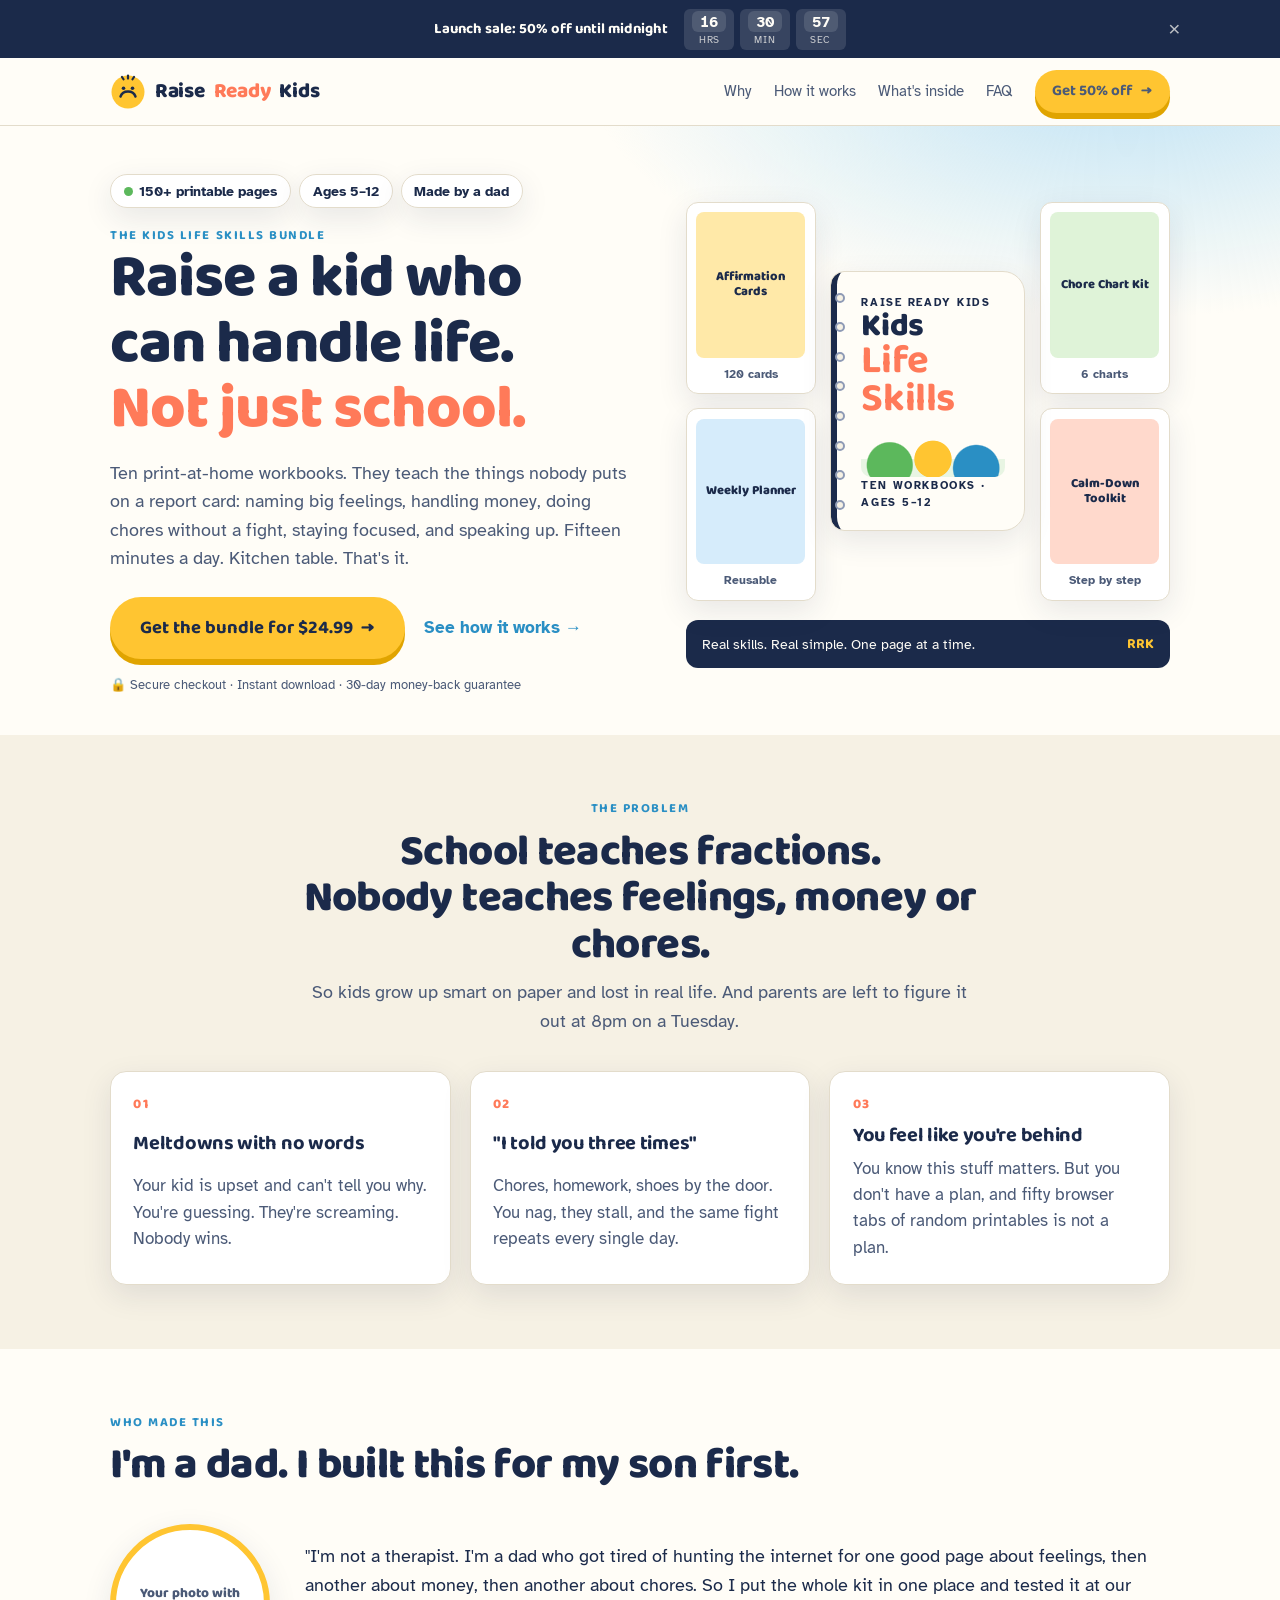
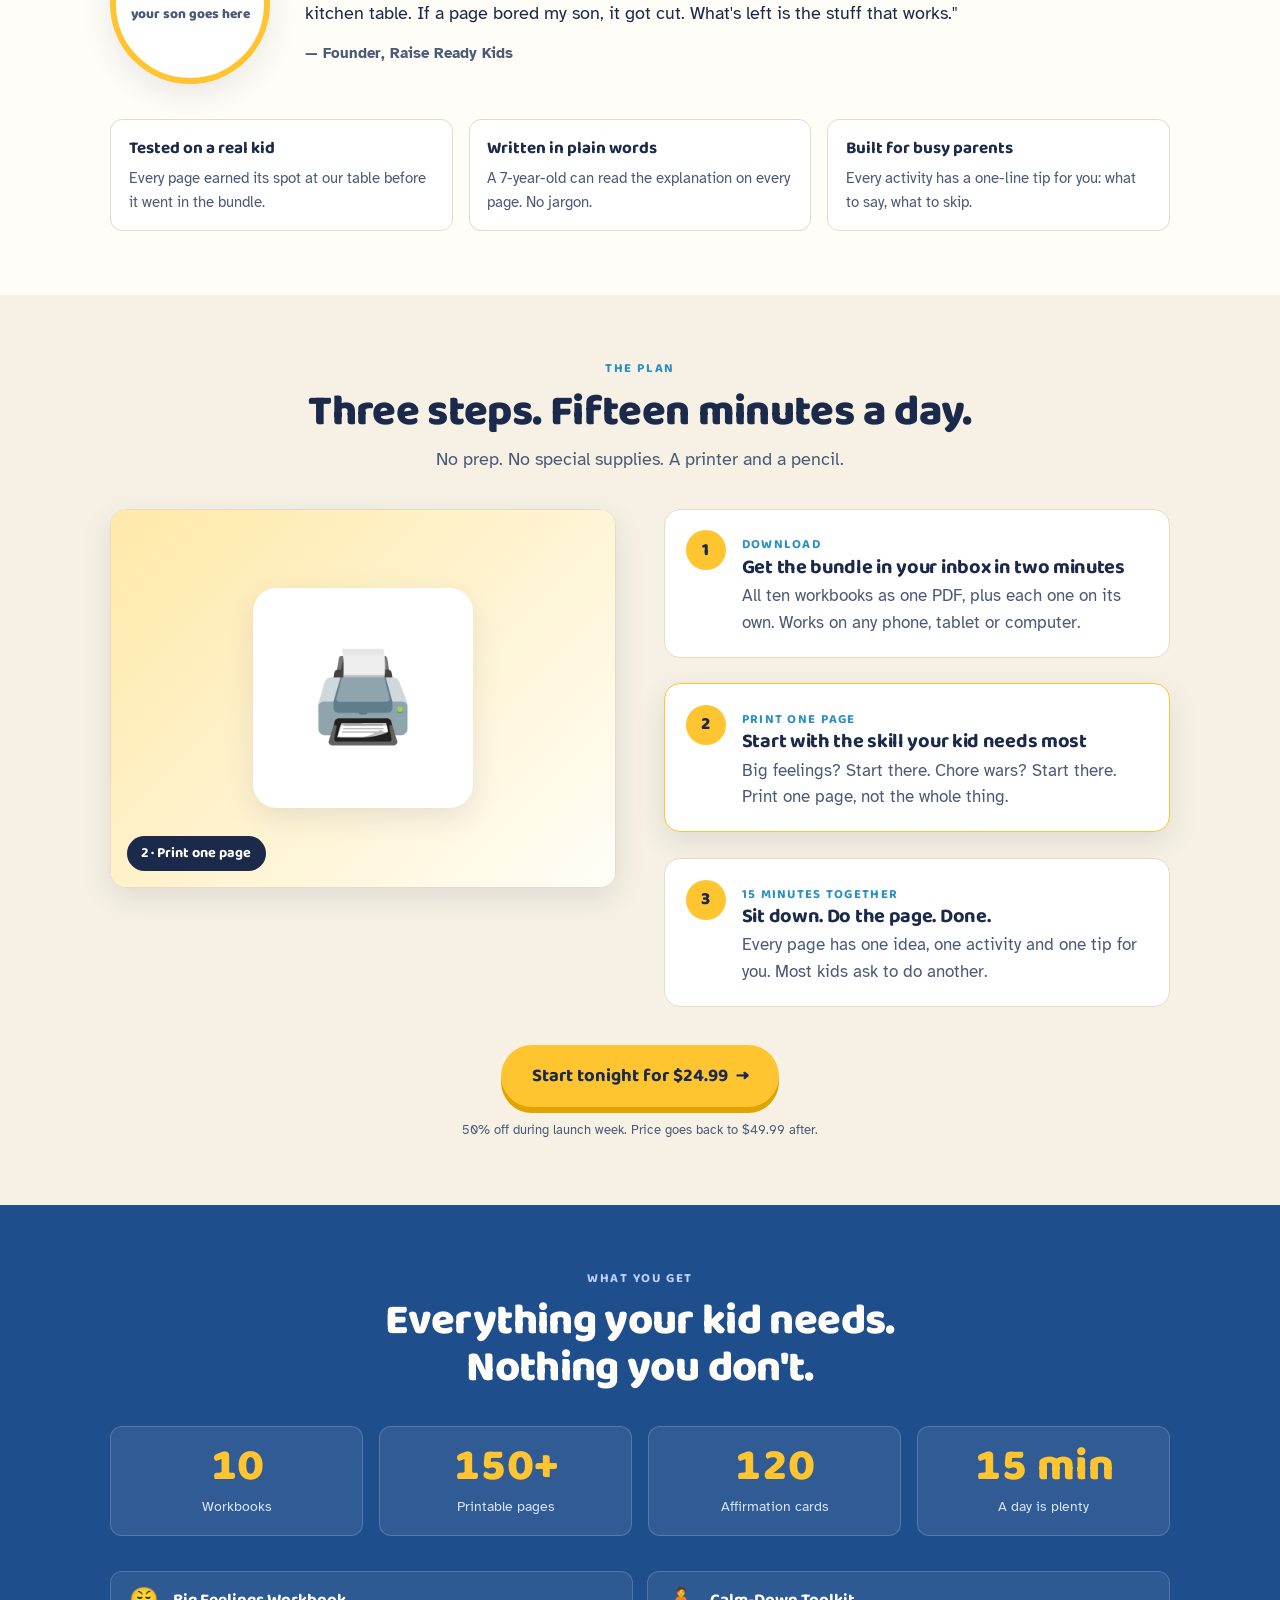
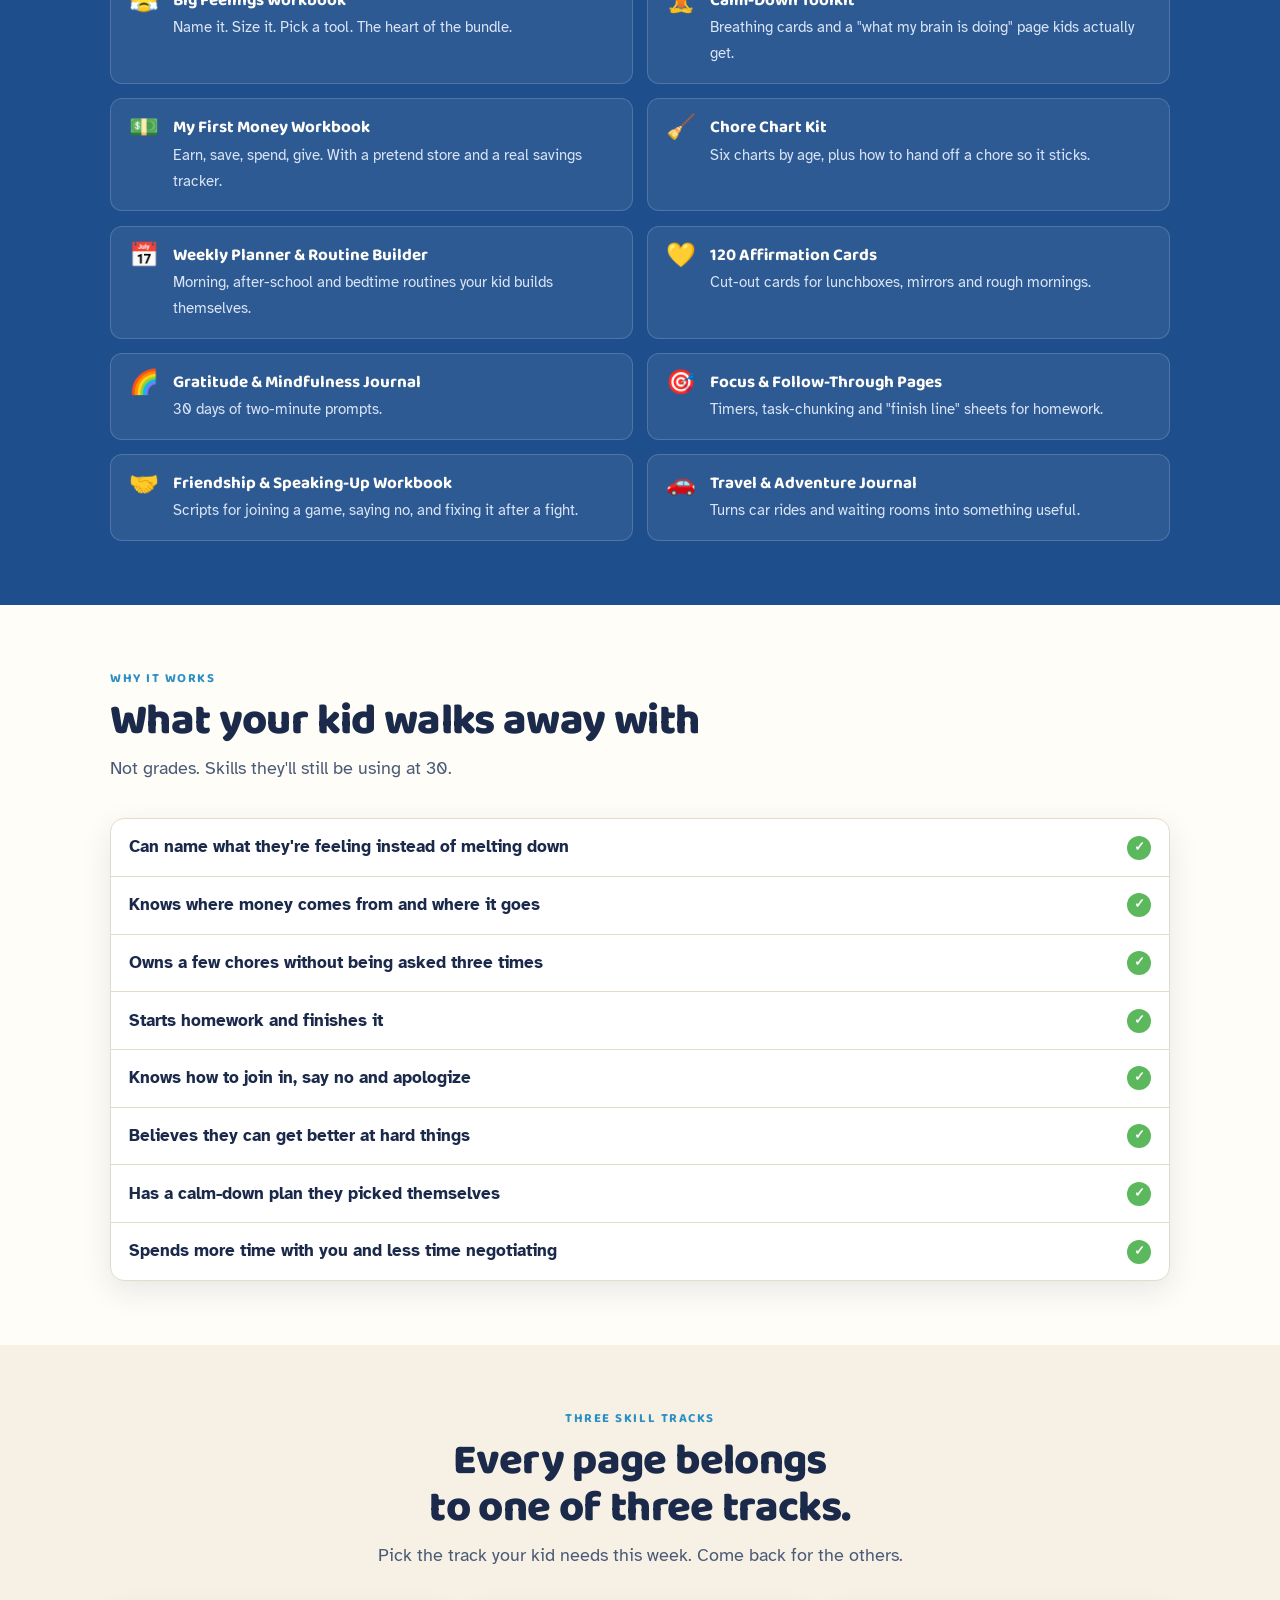
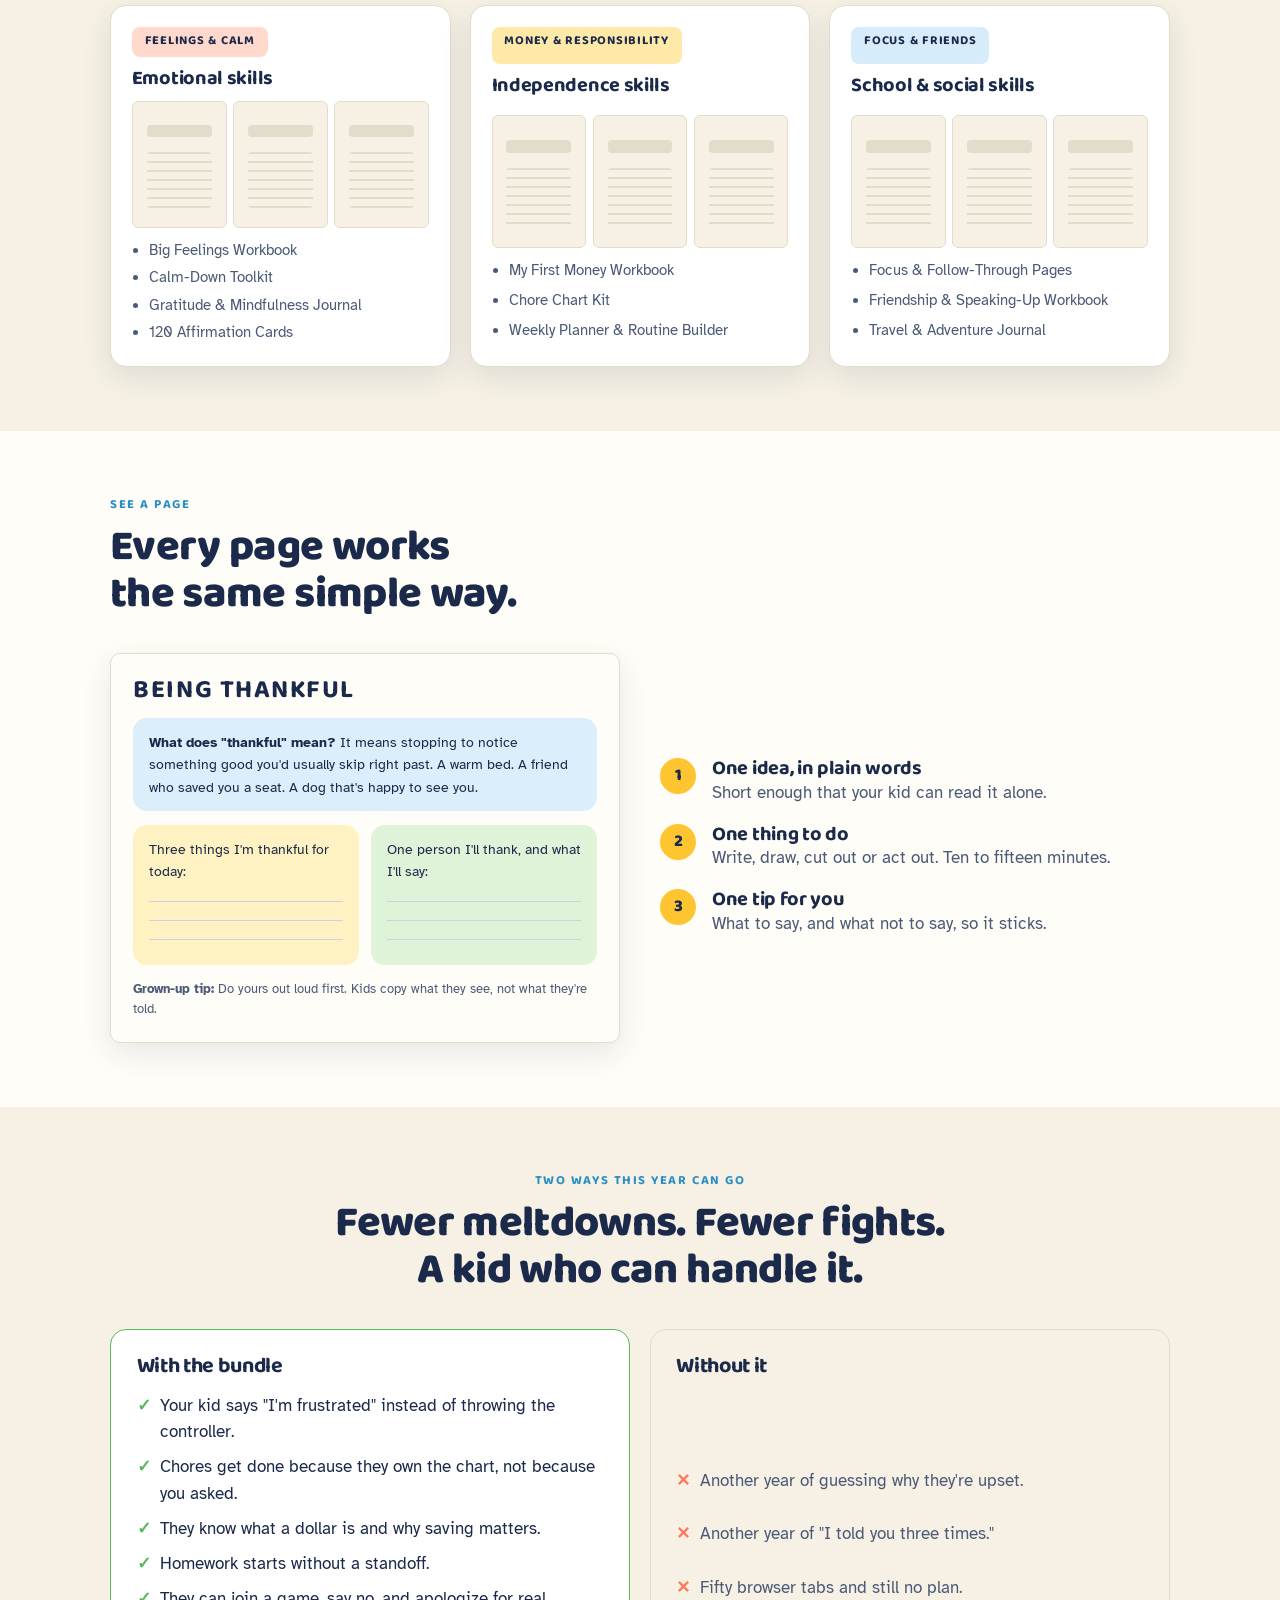
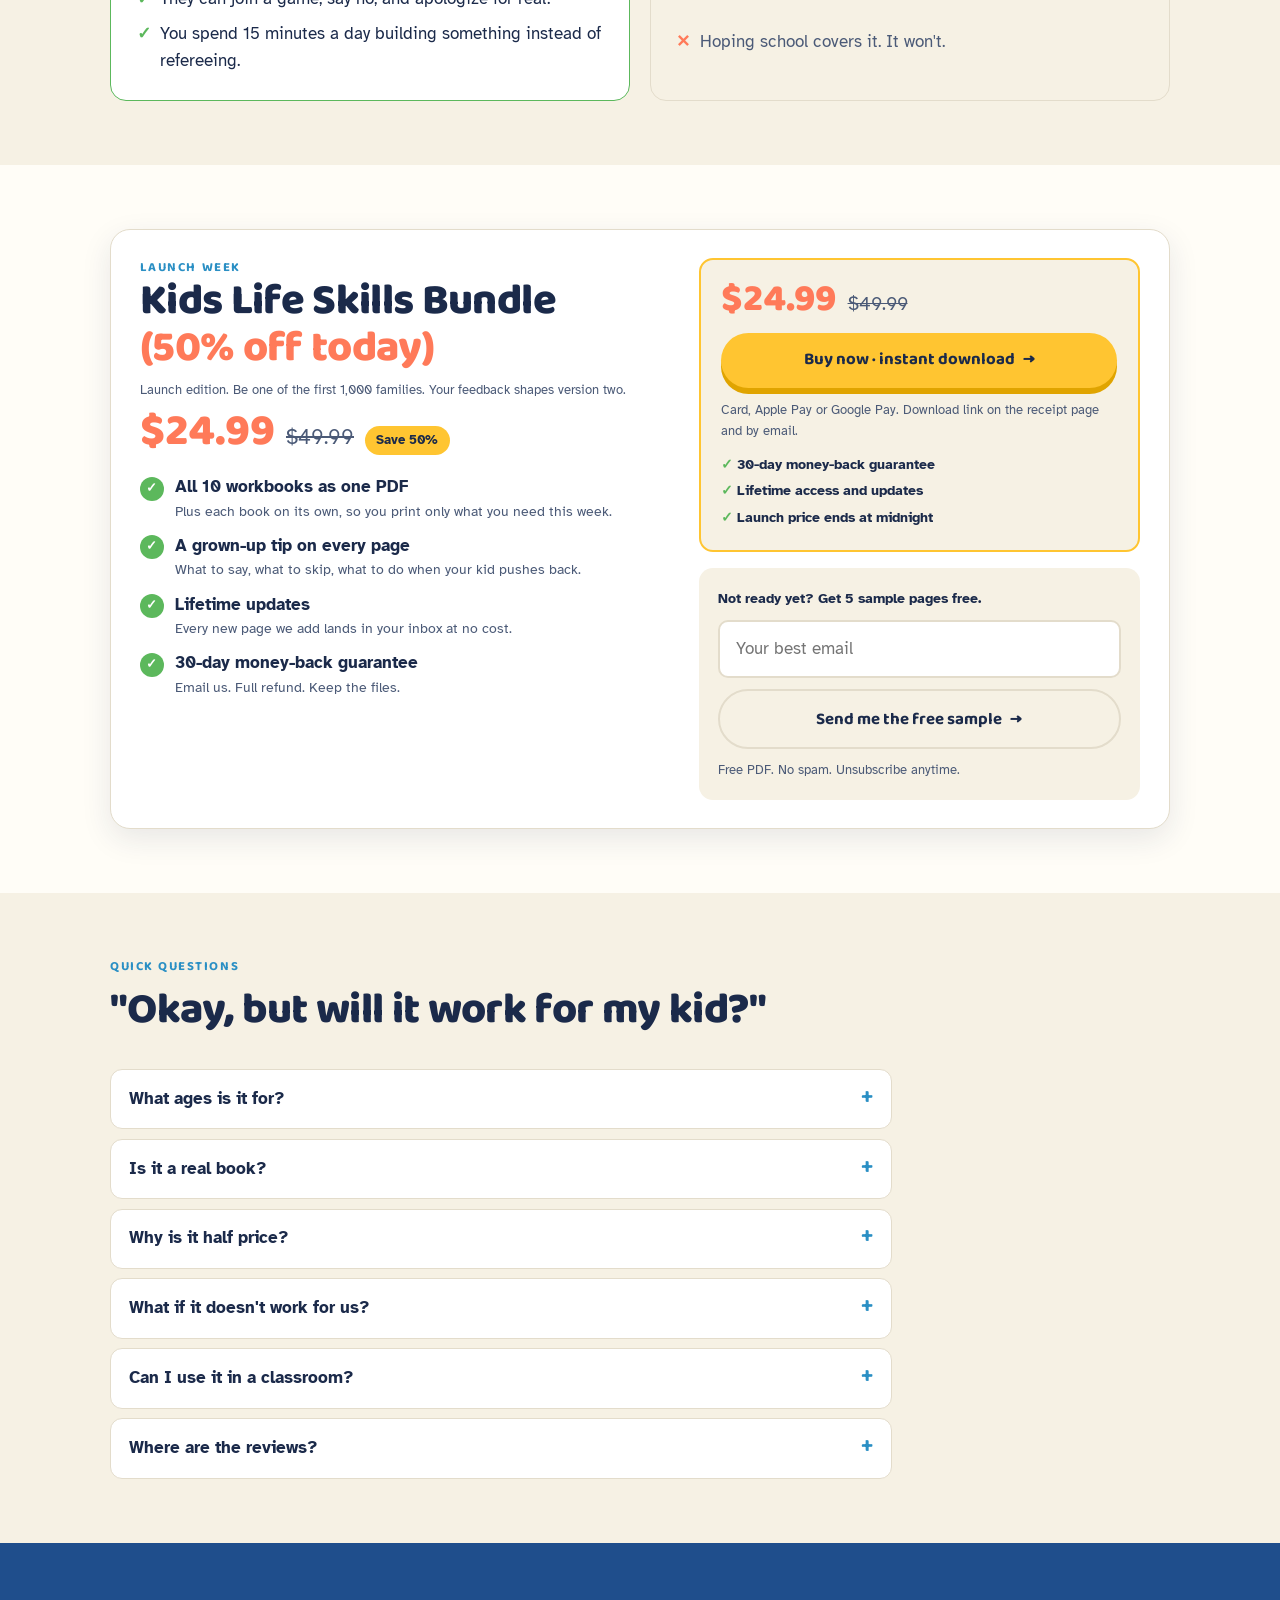
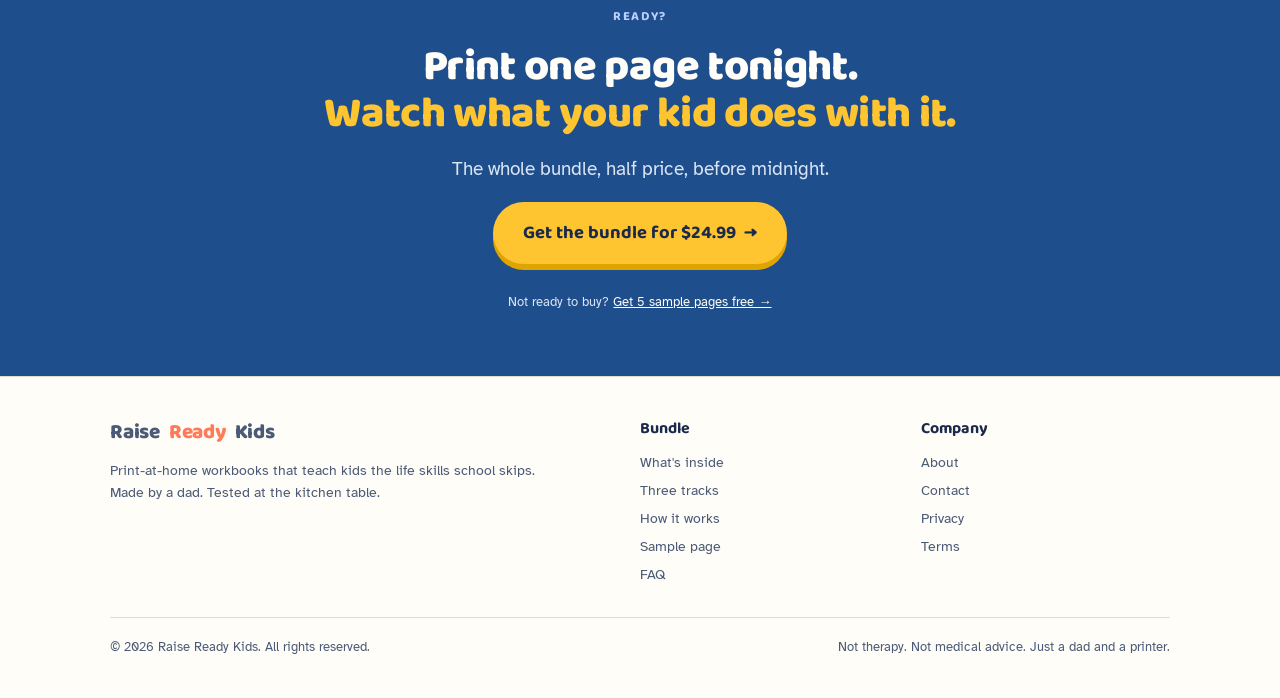
==== commit 6051a3f3: "Add back benefits table and three skill tracks sections Co-Authored-By: Claude Fable 5.1 <noreply@an" ====
--- a/index.html
+++ b/index.html
@@ -14,7 +14,7 @@
 <link rel="preconnect" href="https://fonts.googleapis.com">
 <link rel="preconnect" href="https://fonts.gstatic.com" crossorigin>
 <link rel="stylesheet" href="https://fonts.googleapis.com/css2?family=Baloo+2:wght@600;700;800&family=Atkinson+Hyperlegible:ital,wght@0,400;0,700;1,400&display=swap">
-<link rel="stylesheet" href="/assets/styles.css?v=1">
+<link rel="stylesheet" href="/assets/styles.css?v=2">
 <script type="application/ld+json">
 {"@context":"https://schema.org","@type":"Product","name":"Kids Life Skills Bundle","brand":{"@type":"Brand","name":"Raise Ready Kids"},"description":"Ten printable workbooks (150+ pages) that teach kids ages 5-12 feelings, money, chores, focus and friendship skills.","offers":{"@type":"Offer","price":"24.99","priceCurrency":"USD","availability":"https://schema.org/InStock"}}
 </script>
@@ -209,6 +209,73 @@
   </div>
 </section>
 
+<!-- Benefits -->
+<section class="sec" id="benefits">
+  <div class="container">
+    <div class="head">
+      <p class="eyebrow reveal">Why it works</p>
+      <h2 class="reveal reveal-d1">What your kid walks away with</h2>
+      <p class="lead reveal reveal-d2">Not grades. Skills they'll still be using at 30.</p>
+    </div>
+    <table class="bene reveal reveal-d2">
+      <tbody>
+        <tr><td>Can name what they're feeling instead of melting down</td><td><span class="check">✓</span></td></tr>
+        <tr><td>Knows where money comes from and where it goes</td><td><span class="check">✓</span></td></tr>
+        <tr><td>Owns a few chores without being asked three times</td><td><span class="check">✓</span></td></tr>
+        <tr><td>Starts homework and finishes it</td><td><span class="check">✓</span></td></tr>
+        <tr><td>Knows how to join in, say no and apologize</td><td><span class="check">✓</span></td></tr>
+        <tr><td>Believes they can get better at hard things</td><td><span class="check">✓</span></td></tr>
+        <tr><td>Has a calm-down plan they picked themselves</td><td><span class="check">✓</span></td></tr>
+        <tr><td>Spends more time with you and less time negotiating</td><td><span class="check">✓</span></td></tr>
+      </tbody>
+    </table>
+  </div>
+</section>
+
+<!-- Three tracks -->
+<section class="sec alt" id="tracks">
+  <div class="container">
+    <div class="head center">
+      <p class="eyebrow reveal">Three skill tracks</p>
+      <h2 class="reveal reveal-d1">Every page belongs to one of three tracks.</h2>
+      <p class="lead reveal reveal-d2">Pick the track your kid needs this week. Come back for the others.</p>
+    </div>
+    <div class="pillars">
+      <article class="pillar lean reveal reveal-d1">
+        <span class="chip" style="background:#ffd9cc">Feelings &amp; Calm</span>
+        <h3>Emotional skills</h3>
+        <div class="pages" aria-hidden="true"><i></i><i></i><i></i></div>
+        <ul>
+          <li>Big Feelings Workbook</li>
+          <li>Calm-Down Toolkit</li>
+          <li>Gratitude &amp; Mindfulness Journal</li>
+          <li>120 Affirmation Cards</li>
+        </ul>
+      </article>
+      <article class="pillar lean reveal reveal-d2">
+        <span class="chip" style="background:#ffe9a8">Money &amp; Responsibility</span>
+        <h3>Independence skills</h3>
+        <div class="pages" aria-hidden="true"><i></i><i></i><i></i></div>
+        <ul>
+          <li>My First Money Workbook</li>
+          <li>Chore Chart Kit</li>
+          <li>Weekly Planner &amp; Routine Builder</li>
+        </ul>
+      </article>
+      <article class="pillar lean reveal reveal-d3">
+        <span class="chip" style="background:#d6ecfb">Focus &amp; Friends</span>
+        <h3>School &amp; social skills</h3>
+        <div class="pages" aria-hidden="true"><i></i><i></i><i></i></div>
+        <ul>
+          <li>Focus &amp; Follow-Through Pages</li>
+          <li>Friendship &amp; Speaking-Up Workbook</li>
+          <li>Travel &amp; Adventure Journal</li>
+        </ul>
+      </article>
+    </div>
+  </div>
+</section>
+
 <!-- Sample page -->
 <section class="sec" id="sample">
   <div class="container">
@@ -354,7 +421,7 @@
       </div>
       <div>
         <h4>Bundle</h4>
-        <ul><li><a href="#get-list">What's inside</a></li><li><a href="#plan">How it works</a></li><li><a href="#sample">Sample page</a></li><li><a href="#faq">FAQ</a></li></ul>
+        <ul><li><a href="#get-list">What's inside</a></li><li><a href="#tracks">Three tracks</a></li><li><a href="#plan">How it works</a></li><li><a href="#sample">Sample page</a></li><li><a href="#faq">FAQ</a></li></ul>
       </div>
       <div>
         <h4>Company</h4>
--- a/assets/styles.css
+++ b/assets/styles.css
@@ -203,6 +203,31 @@
 .book .ic{font-size:1.5rem;line-height:1}
 .book b{font-family:var(--display);display:block}
 .book span{font-size:.92rem;color:#d9e4f5}
+
+/* benefits table */
+.bene{width:100%;border-collapse:separate;border-spacing:0;border:1px solid var(--rule);border-radius:14px;overflow:hidden;background:var(--card);box-shadow:var(--shadow)}
+.bene td{padding:.95rem 1.1rem;border-top:1px solid var(--rule)}
+.bene tr:first-child td{border-top:0}
+.bene td:first-child{font-weight:700}
+.bene td:last-child{width:3.5rem;text-align:center}
+.bene .check{margin:0 auto}
+.bene tr{transition:background .2s}
+.bene tr:hover{background:var(--accent-soft)}
+
+/* three tracks */
+.pillars{display:grid;grid-template-columns:repeat(3,1fr);gap:1.2rem}
+@media (max-width:860px){.pillars{grid-template-columns:1fr}}
+.pillar{background:var(--card);border:1px solid var(--rule);border-radius:var(--radius);padding:1.3rem;display:grid;gap:.7rem;box-shadow:var(--shadow)}
+.pillar .chip{justify-self:start;font-family:var(--display);font-weight:700;font-size:.78rem;letter-spacing:.06em;text-transform:uppercase;padding:.35rem .8rem;border-radius:8px;color:#1b2a4a}
+.pillar ul{margin:0;padding-left:1.1rem;color:var(--muted);font-size:.95rem;display:grid;gap:.25rem}
+.pages{display:flex;gap:.4rem}
+.pages i{flex:1;aspect-ratio:3/4;border-radius:6px;background:var(--paper-2);border:1px solid var(--rule);position:relative;overflow:hidden;transition:transform .3s var(--ease)}
+.pillar:hover .pages i:nth-child(1){transform:rotate(-3deg) translateY(-3px)}
+.pillar:hover .pages i:nth-child(3){transform:rotate(3deg) translateY(-3px)}
+.pages i::before{content:"";position:absolute;inset:18% 15% auto 15%;height:10%;border-radius:4px;background:var(--rule)}
+.pages i::after{content:"";position:absolute;inset:40% 15% 15% 15%;border-radius:4px;background:repeating-linear-gradient(to bottom,var(--rule) 0 2px,transparent 2px 9px)}
+.lean{transition:transform .3s var(--ease),box-shadow .3s var(--ease)}
+.lean:hover{transform:translateY(-5px);box-shadow:0 18px 40px rgba(27,42,74,.14)}
 
 /* sample page */
 .sample{display:grid;grid-template-columns:1fr 1fr;gap:2.5rem;align-items:center}
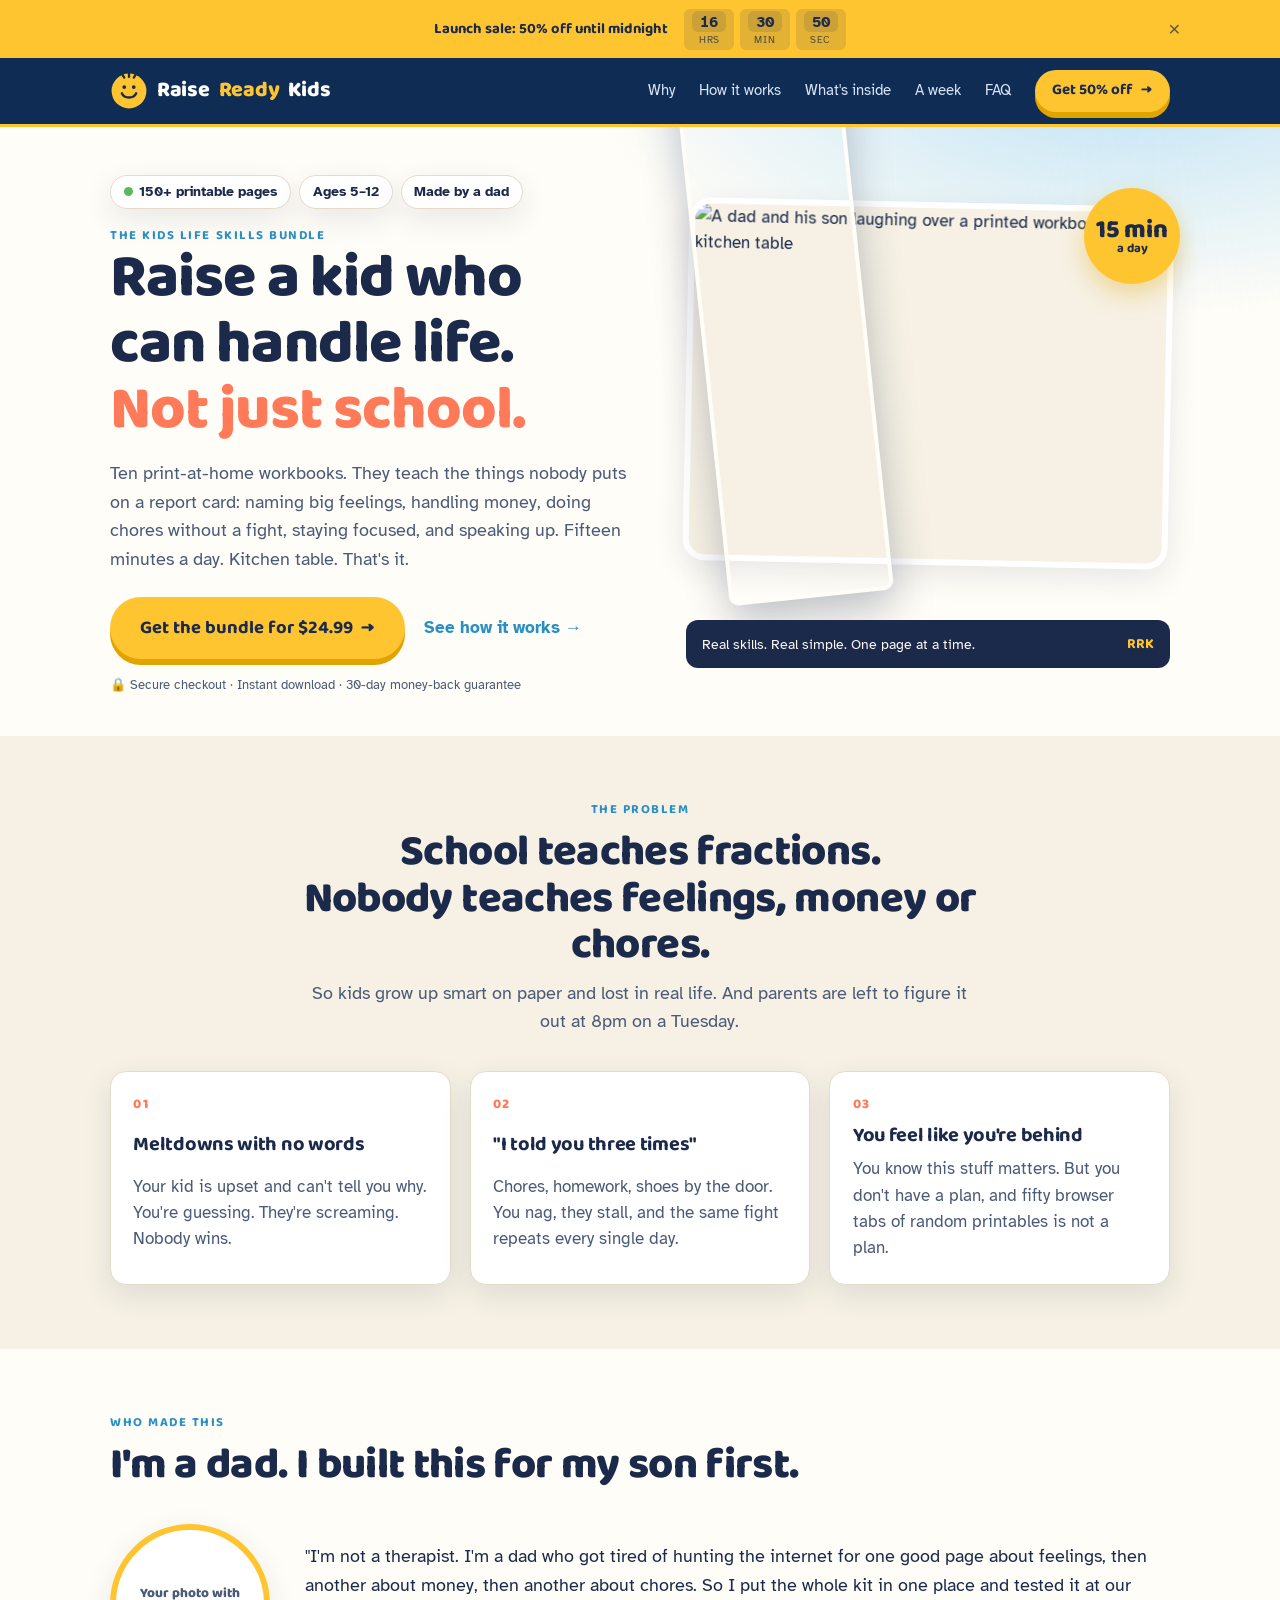
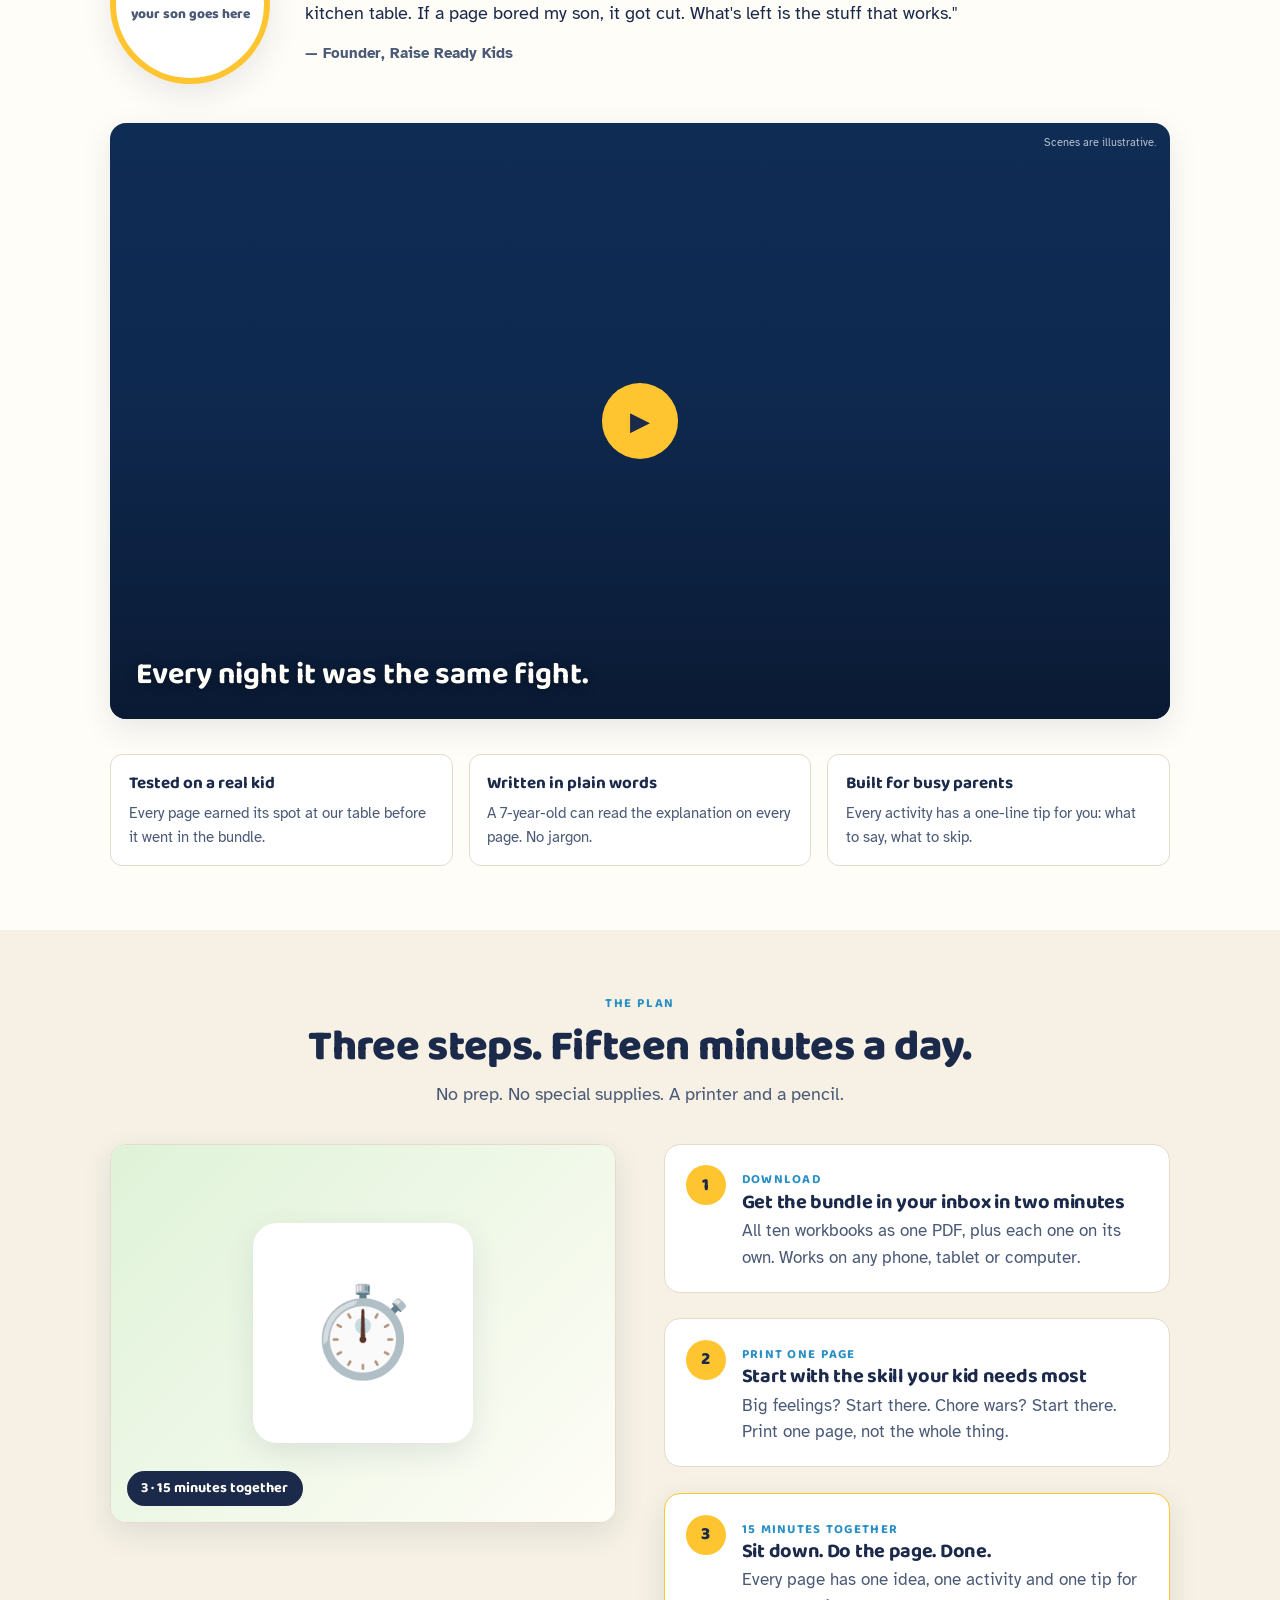
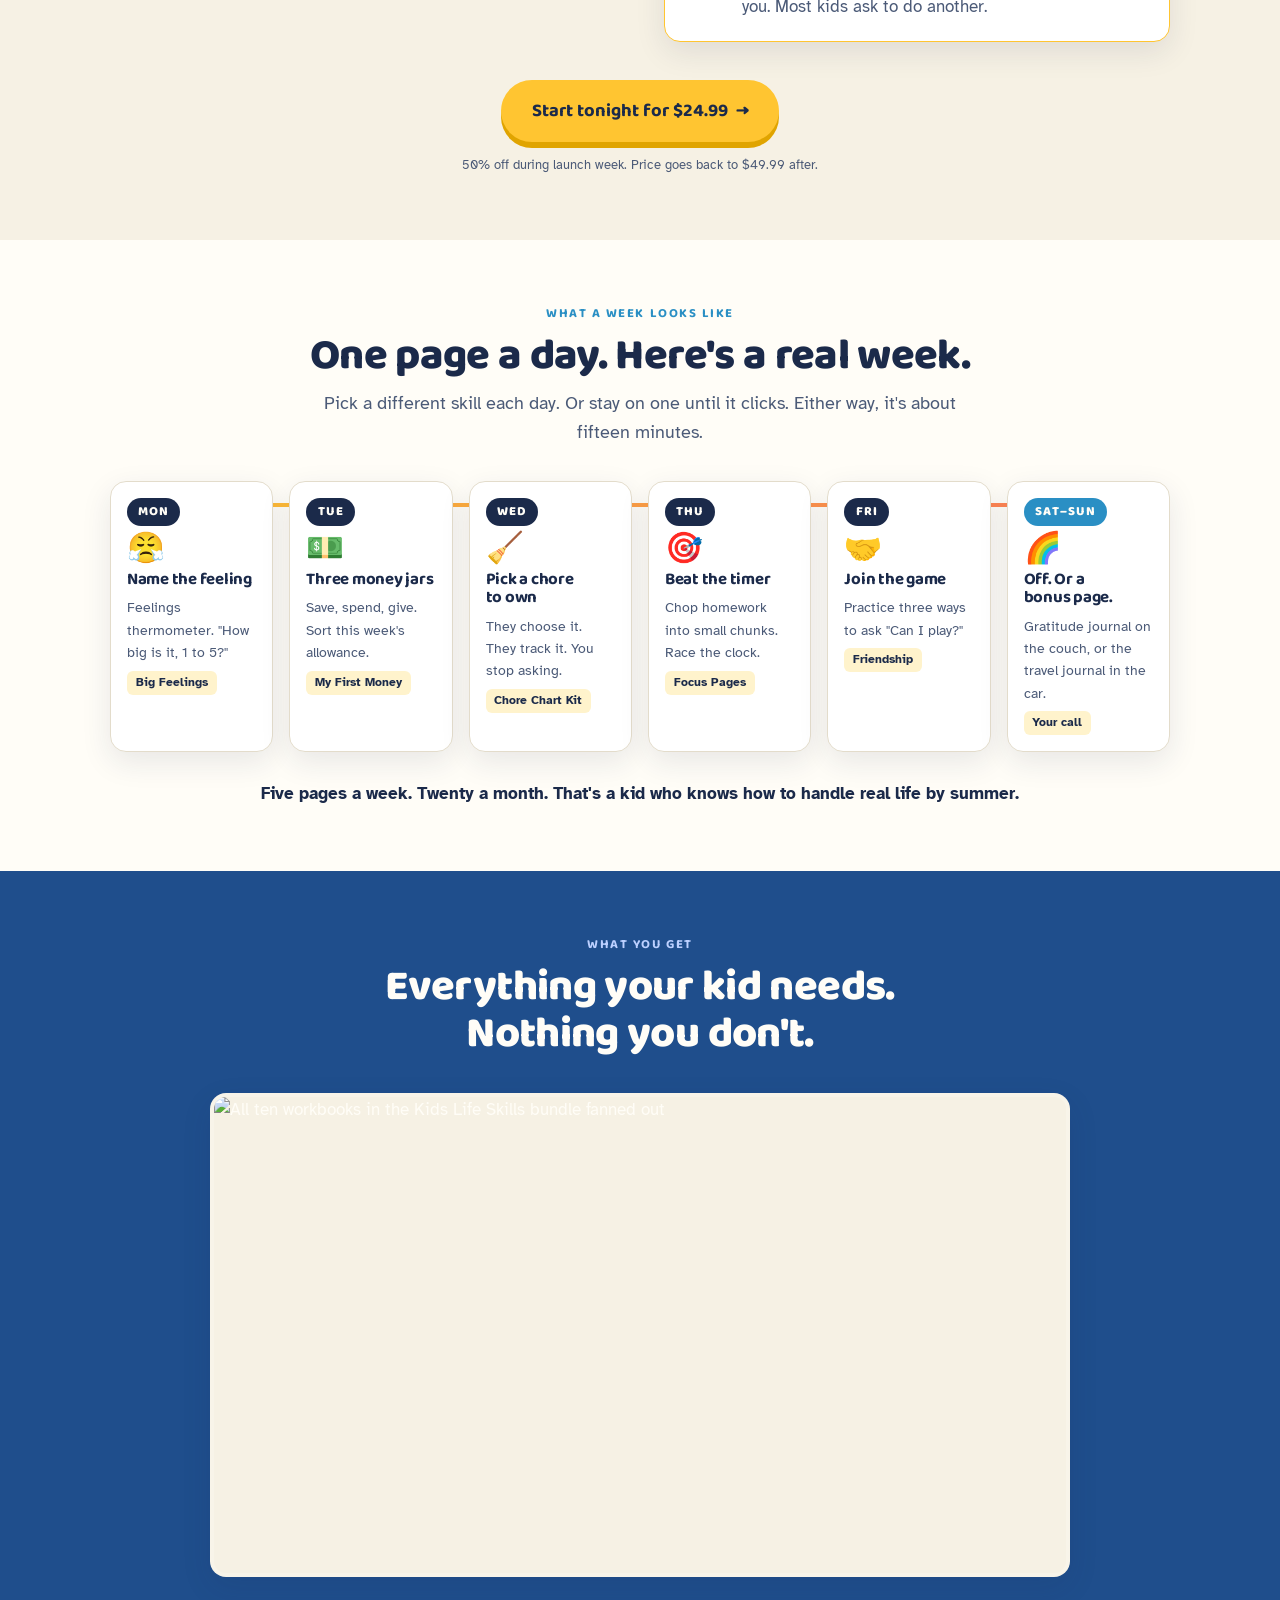
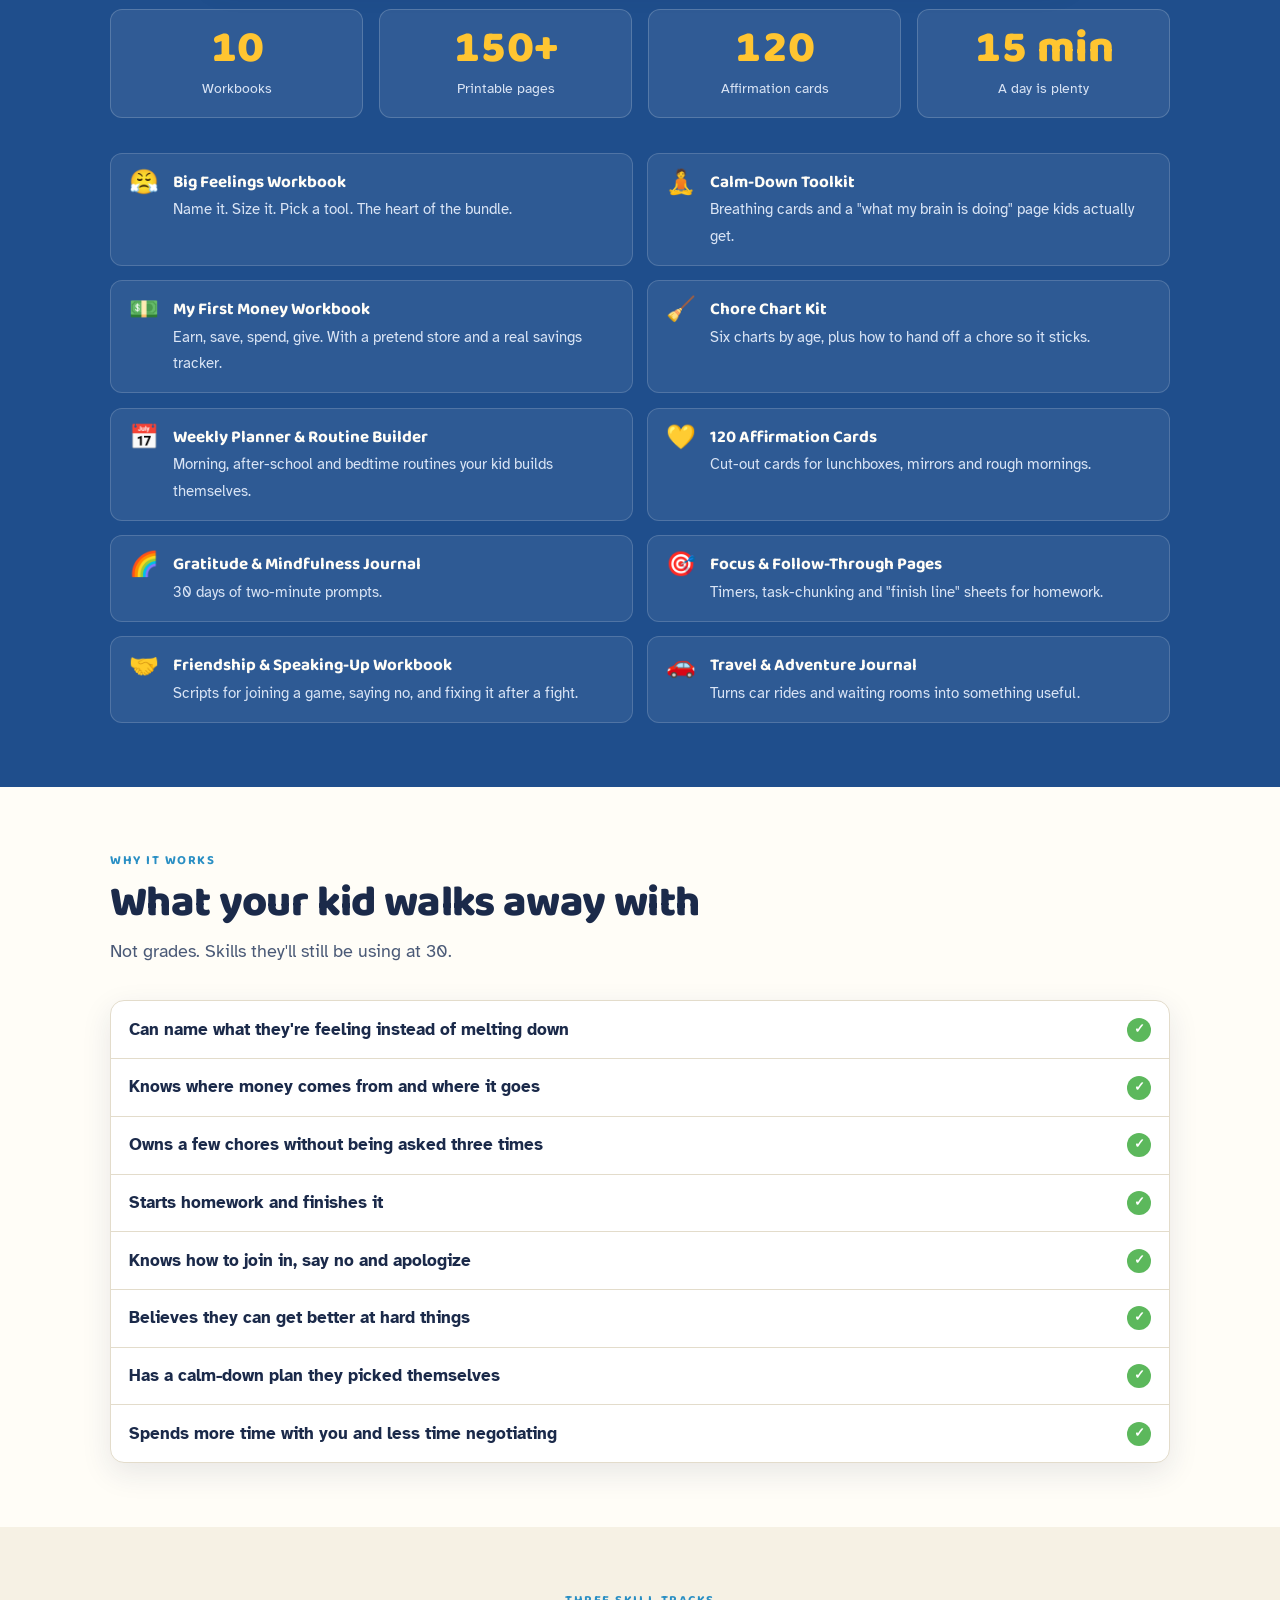
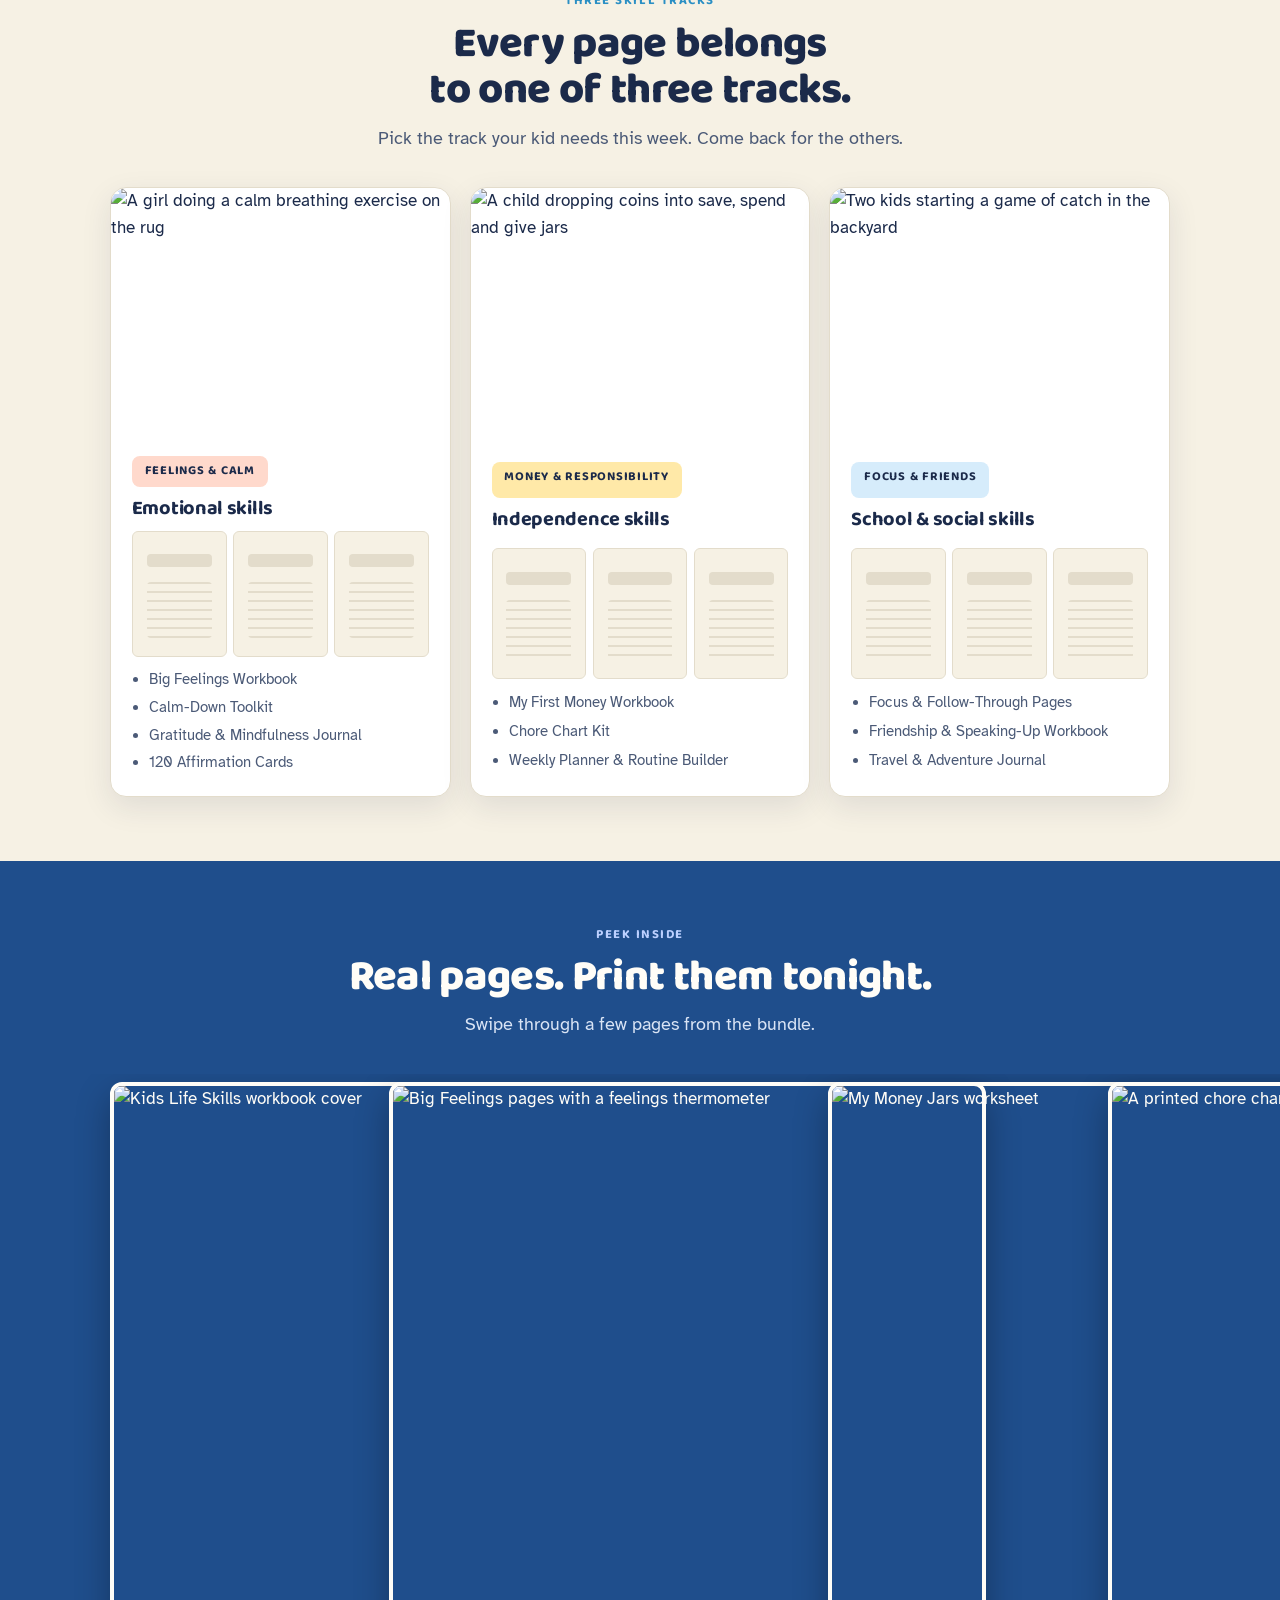
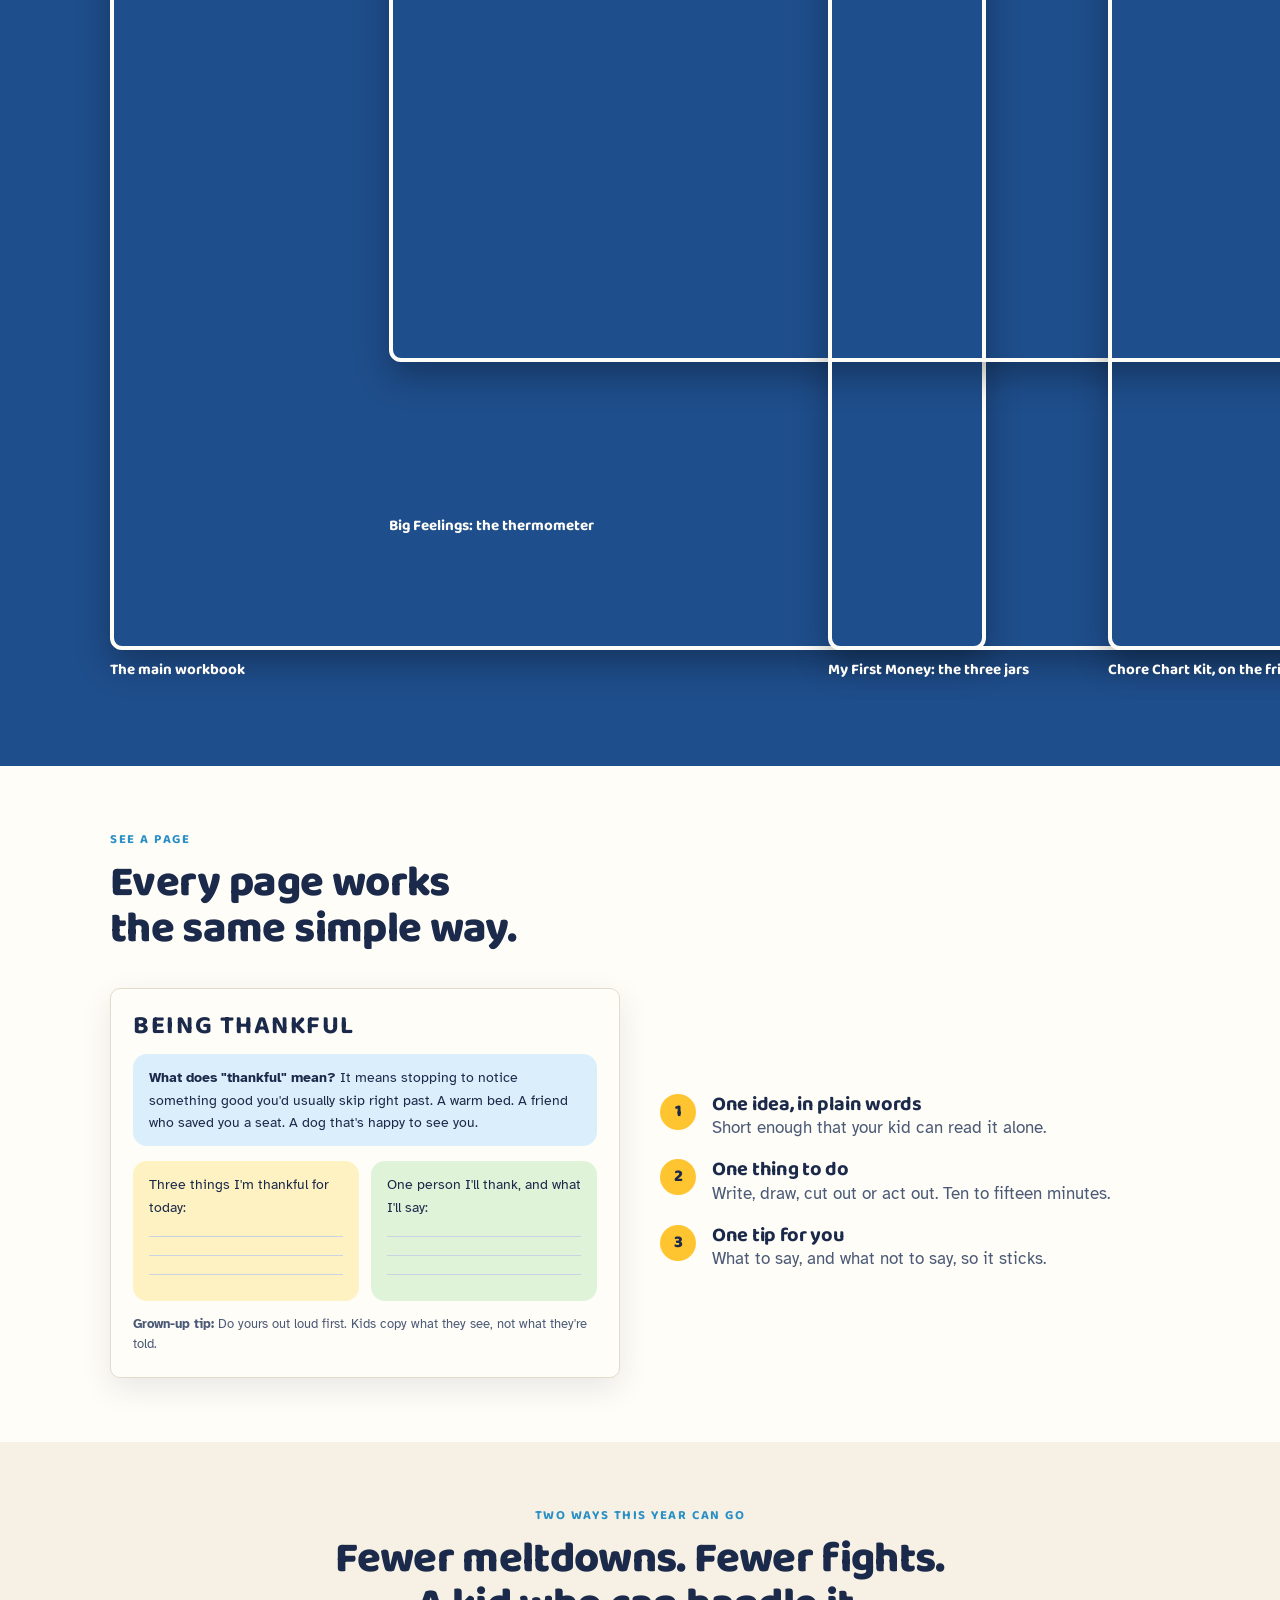
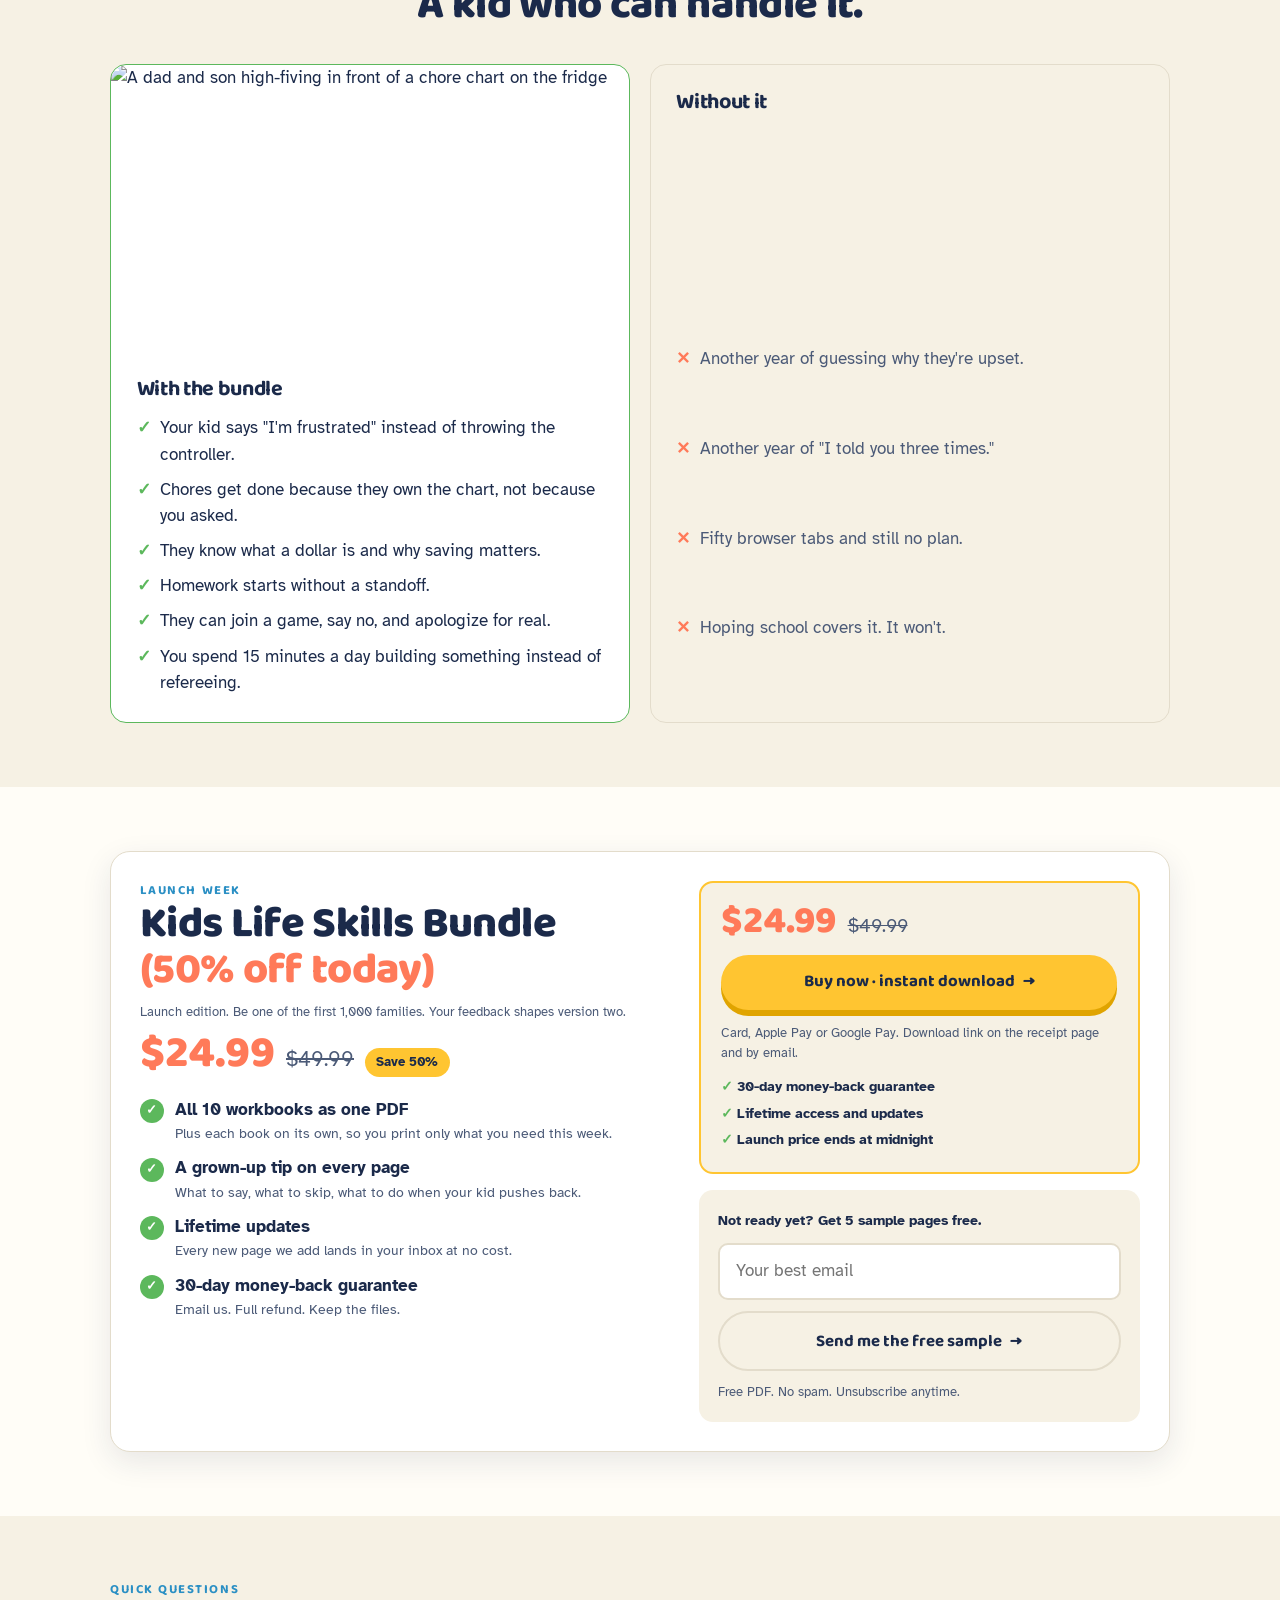
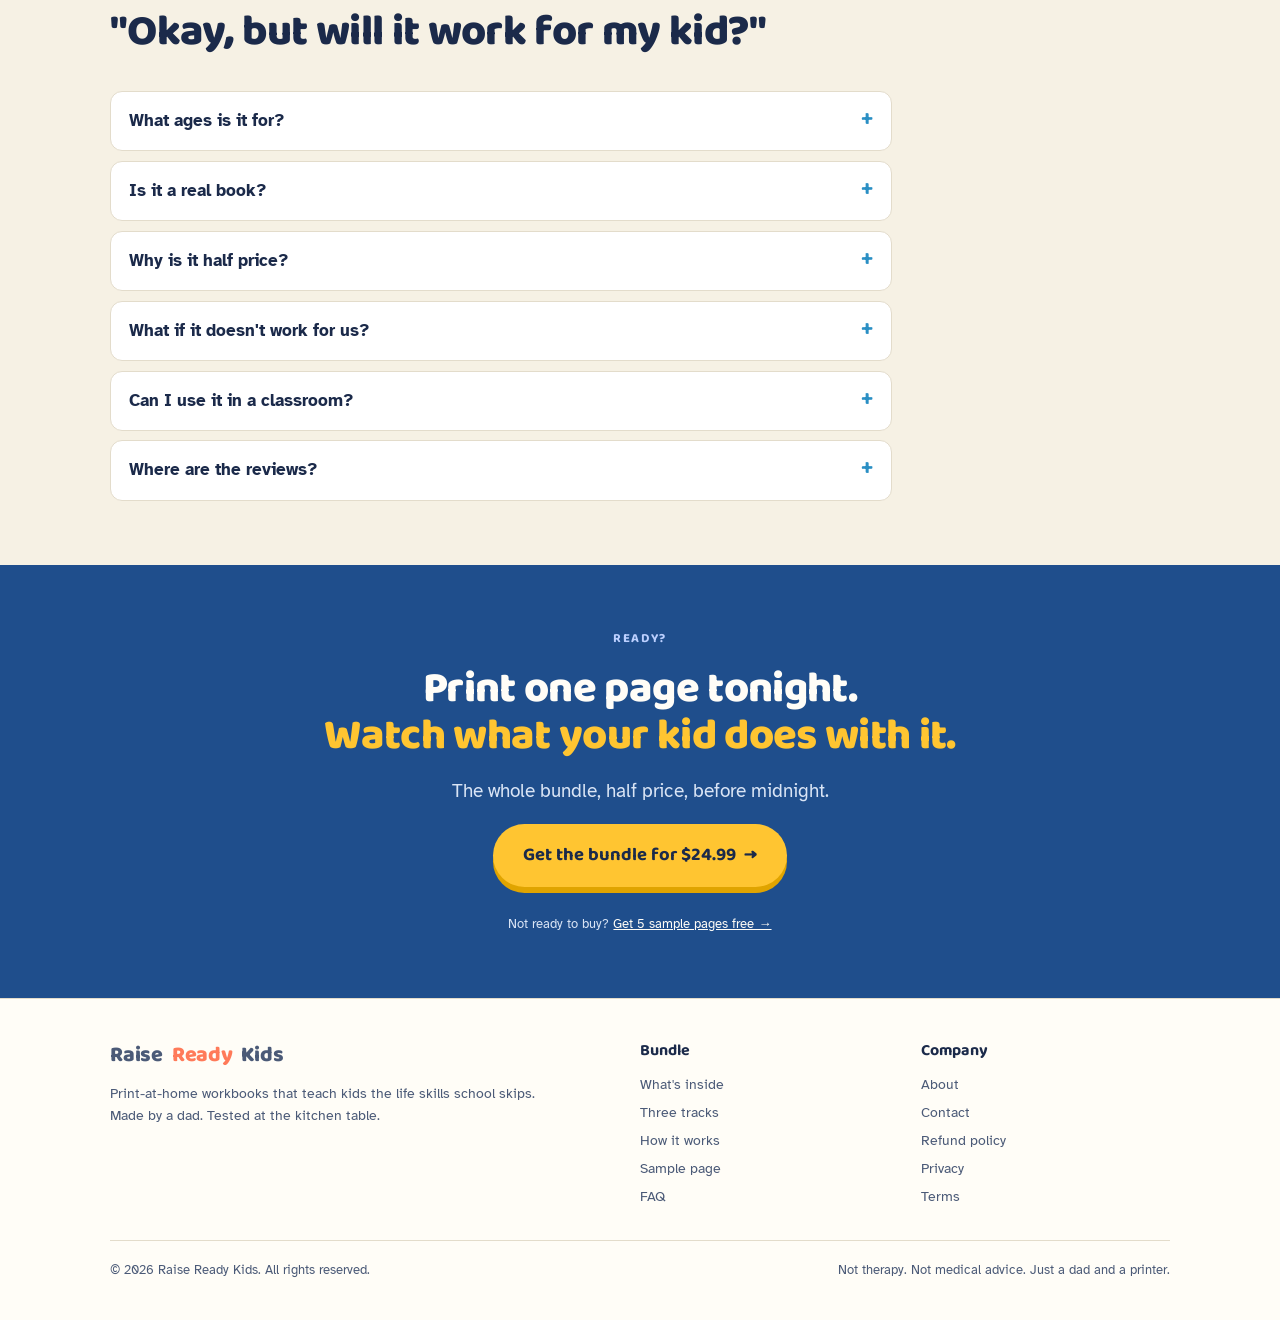
==== commit 76e4f404: "Add Higgsfield photos and workbook mockups, week section, story video, legal pages; navy header Co-A" ====
--- a/index.html
+++ b/index.html
@@ -14,7 +14,7 @@
 <link rel="preconnect" href="https://fonts.googleapis.com">
 <link rel="preconnect" href="https://fonts.gstatic.com" crossorigin>
 <link rel="stylesheet" href="https://fonts.googleapis.com/css2?family=Baloo+2:wght@600;700;800&family=Atkinson+Hyperlegible:ital,wght@0,400;0,700;1,400&display=swap">
-<link rel="stylesheet" href="/assets/styles.css?v=2">
+<link rel="stylesheet" href="/assets/styles.css?v=3">
 <script type="application/ld+json">
 {"@context":"https://schema.org","@type":"Product","name":"Kids Life Skills Bundle","brand":{"@type":"Brand","name":"Raise Ready Kids"},"description":"Ten printable workbooks (150+ pages) that teach kids ages 5-12 feelings, money, chores, focus and friendship skills.","offers":{"@type":"Offer","price":"24.99","priceCurrency":"USD","availability":"https://schema.org/InStock"}}
 </script>
@@ -36,7 +36,7 @@
 <header class="site-header">
   <div class="container">
     <a class="brand" href="#top" aria-label="Raise Ready Kids home">
-      <svg viewBox="0 0 48 48" aria-hidden="true"><circle cx="24" cy="24" r="22" fill="#ffc531"/><path d="M14 30c3-9 17-9 20 0" fill="none" stroke="#1b2a4a" stroke-width="3.2" stroke-linecap="round"/><circle cx="18" cy="19" r="2.4" fill="#1b2a4a"/><circle cx="30" cy="19" r="2.4" fill="#1b2a4a"/><path d="M24 6v-4M30 7l2-3M18 7l-2-3" stroke="#1b2a4a" stroke-width="3" stroke-linecap="round"/></svg>
+      <svg viewBox="0 0 48 48" aria-hidden="true"><circle cx="24" cy="24" r="22" fill="#ffc531"/><path d="M15 27c3 7 15 7 18 0" fill="none" stroke="#1b2a4a" stroke-width="3.2" stroke-linecap="round"/><circle cx="18" cy="19" r="2.4" fill="#1b2a4a"/><circle cx="30" cy="19" r="2.4" fill="#1b2a4a"/><path d="M24 6v-4M30 7l2-3M18 7l-2-3" stroke="#1b2a4a" stroke-width="3" stroke-linecap="round"/></svg>
       Raise<span>Ready</span>Kids
     </a>
     <button class="nav-toggle" aria-label="Open menu" aria-expanded="false" aria-controls="nav">☰</button>
@@ -44,6 +44,7 @@
       <a href="#problem">Why</a>
       <a href="#plan">How it works</a>
       <a href="#get-list">What's inside</a>
+      <a href="#week">A week</a>
       <a href="#faq">FAQ</a>
       <a class="btn btn-cta buy" href="#get">Get 50% off <span class="arr">→</span></a>
     </nav>
@@ -72,21 +73,10 @@
     </div>
 
     <div class="h-in d3">
-      <div class="stack" aria-label="The workbooks in the bundle">
-        <div class="col">
-          <div class="mini"><div class="thumb" style="background:#ffe9a8">Affirmation Cards</div><div class="tag">120 cards</div></div>
-          <div class="mini"><div class="thumb" style="background:#d6ecfb">Weekly Planner</div><div class="tag">Reusable</div></div>
-        </div>
-        <div class="cover">
-          <div class="spiral" aria-hidden="true"><i></i><i></i><i></i><i></i><i></i><i></i><i></i><i></i></div>
-          <div><p class="sub">Raise Ready Kids</p><h3>Kids <b>Life Skills</b></h3></div>
-          <div class="art" aria-hidden="true"></div>
-          <p class="sub">Ten workbooks · ages 5–12</p>
-        </div>
-        <div class="col">
-          <div class="mini"><div class="thumb" style="background:#dff3d8">Chore Chart Kit</div><div class="tag">6 charts</div></div>
-          <div class="mini"><div class="thumb" style="background:#ffd9cc">Calm-Down Toolkit</div><div class="tag">Step by step</div></div>
-        </div>
+      <div class="hero-visual">
+        <figure class="photo hero-photo"><img src="https://d8j0ntlcm91z4.cloudfront.net/user_3FaAuoqKZWFjGoO7chkwjulgahN/hf_20261003_102913_a84ef259-bd5b-4aec-a7c7-6382f33571c3_min.webp" alt="A dad and his son laughing over a printed workbook at the kitchen table" width="1168" height="880" fetchpriority="high"></figure>
+        <figure class="float-cover"><img src="https://d8j0ntlcm91z4.cloudfront.net/user_3FaAuoqKZWFjGoO7chkwjulgahN/hf_20261003_102846_592f6a08-77b7-4ee5-a903-cdfa5fe383ef_min.webp" alt="The Kids Life Skills workbook cover" width="880" height="1168" loading="lazy"></figure>
+        <div class="float-badge"><b>15 min</b><span>a day</span></div>
       </div>
       <div class="strip"><span>Real skills. Real simple. One page at a time.</span><b>RRK</b></div>
     </div>
@@ -135,6 +125,22 @@
         <cite>— Founder, Raise Ready Kids</cite>
       </blockquote>
     </div>
+    <figure class="story-video reveal" id="story">
+      <video id="storyVid" muted loop playsinline preload="metadata" poster="https://d8j0ntlcm91z4.cloudfront.net/user_3FaAuoqKZWFjGoO7chkwjulgahN/hf_20261003_102846_178786fd-df40-449c-ad93-f356127a13c6_min.webp" aria-label="A dad and his son at the kitchen table in the evening">
+        <source data-src="" type="video/mp4">
+      </video>
+      <div class="story-scrim" aria-hidden="true"></div>
+      <figcaption class="story-caps" aria-live="off">
+        <span class="cap-line active">Every night it was the same fight.</span>
+        <span class="cap-line">Homework. Chores. Big feelings with no words.</span>
+        <span class="cap-line">So we tried one page. Fifteen minutes. Kitchen table.</span>
+        <span class="cap-line">He asked to do another one.</span>
+        <span class="cap-line">That's how Raise Ready Kids started.</span>
+      </figcaption>
+      <button class="story-play" type="button" aria-label="Play story">▶</button>
+      <span class="story-note">Scenes are illustrative.</span>
+    </figure>
+
     <div class="auth">
       <div class="a reveal reveal-d1"><b>Tested on a real kid</b><span>Every page earned its spot at our table before it went in the bundle.</span></div>
       <div class="a reveal reveal-d2"><b>Written in plain words</b><span>A 7-year-old can read the explanation on every page. No jargon.</span></div>
@@ -181,6 +187,27 @@
   </div>
 </section>
 
+<!-- A WEEK WITH THE BUNDLE -->
+<section class="sec" id="week">
+  <div class="container">
+    <div class="head center">
+      <p class="eyebrow reveal">What a week looks like</p>
+      <h2 class="reveal reveal-d1">One page a day. Here's a real week.</h2>
+      <p class="lead reveal reveal-d2">Pick a different skill each day. Or stay on one until it clicks. Either way, it's about fifteen minutes.</p>
+    </div>
+    <div class="week">
+      <div class="week-line" aria-hidden="true"><span></span></div>
+      <article class="day reveal reveal-d1"><span class="dname">Mon</span><span class="demo">😤</span><h3>Name the feeling</h3><p>Feelings thermometer. "How big is it, 1 to 5?"</p><span class="dtag">Big Feelings</span></article>
+      <article class="day reveal reveal-d2"><span class="dname">Tue</span><span class="demo">💵</span><h3>Three money jars</h3><p>Save, spend, give. Sort this week's allowance.</p><span class="dtag">My First Money</span></article>
+      <article class="day reveal reveal-d3"><span class="dname">Wed</span><span class="demo">🧹</span><h3>Pick a chore to own</h3><p>They choose it. They track it. You stop asking.</p><span class="dtag">Chore Chart Kit</span></article>
+      <article class="day reveal reveal-d1"><span class="dname">Thu</span><span class="demo">🎯</span><h3>Beat the timer</h3><p>Chop homework into small chunks. Race the clock.</p><span class="dtag">Focus Pages</span></article>
+      <article class="day reveal reveal-d2"><span class="dname">Fri</span><span class="demo">🤝</span><h3>Join the game</h3><p>Practice three ways to ask "Can I play?"</p><span class="dtag">Friendship</span></article>
+      <article class="day weekend reveal reveal-d3"><span class="dname">Sat–Sun</span><span class="demo">🌈</span><h3>Off. Or a bonus page.</h3><p>Gratitude journal on the couch, or the travel journal in the car.</p><span class="dtag">Your call</span></article>
+    </div>
+    <p class="week-foot reveal">Five pages a week. Twenty a month. That's a kid who knows how to handle real life by summer.</p>
+  </div>
+</section>
+
 <!-- 5 · WHAT YOU GET -->
 <section class="sec blue" id="get-list">
   <div class="container">
@@ -188,6 +215,7 @@
       <p class="eyebrow reveal">What you get</p>
       <h2 class="reveal reveal-d1">Everything your kid needs.<br>Nothing you don't.</h2>
     </div>
+    <figure class="photo bundle-photo reveal"><img src="https://d8j0ntlcm91z4.cloudfront.net/user_3FaAuoqKZWFjGoO7chkwjulgahN/hf_20261003_102845_eafbe294-fede-48cb-81de-cdc64a70c714_min.webp" alt="All ten workbooks in the Kids Life Skills bundle fanned out" width="1344" height="752" loading="lazy"></figure>
     <div class="stats">
       <div class="stat reveal reveal-d1"><div class="v" data-count="10">0</div><div class="l">Workbooks</div></div>
       <div class="stat reveal reveal-d2"><div class="v" data-count="150" data-suffix="+">0</div><div class="l">Printable pages</div></div>
@@ -242,6 +270,7 @@
     </div>
     <div class="pillars">
       <article class="pillar lean reveal reveal-d1">
+        <figure class="pillar-photo"><img src="https://d8j0ntlcm91z4.cloudfront.net/user_3FaAuoqKZWFjGoO7chkwjulgahN/hf_20261003_102846_47571e94-0445-463a-82d0-2077db3b030e_min.webp" alt="A girl doing a calm breathing exercise on the rug" width="1168" height="880" loading="lazy"></figure>
         <span class="chip" style="background:#ffd9cc">Feelings &amp; Calm</span>
         <h3>Emotional skills</h3>
         <div class="pages" aria-hidden="true"><i></i><i></i><i></i></div>
@@ -253,6 +282,7 @@
         </ul>
       </article>
       <article class="pillar lean reveal reveal-d2">
+        <figure class="pillar-photo"><img src="https://d8j0ntlcm91z4.cloudfront.net/user_3FaAuoqKZWFjGoO7chkwjulgahN/hf_20261003_102913_fade0850-ea5c-4a25-b326-363c0c3485a4_min.webp" alt="A child dropping coins into save, spend and give jars" width="1168" height="880" loading="lazy"></figure>
         <span class="chip" style="background:#ffe9a8">Money &amp; Responsibility</span>
         <h3>Independence skills</h3>
         <div class="pages" aria-hidden="true"><i></i><i></i><i></i></div>
@@ -263,6 +293,7 @@
         </ul>
       </article>
       <article class="pillar lean reveal reveal-d3">
+        <figure class="pillar-photo"><img src="https://d8j0ntlcm91z4.cloudfront.net/user_3FaAuoqKZWFjGoO7chkwjulgahN/hf_20261003_102845_57d149af-1c34-4533-a709-7e19d774a483_min.webp" alt="Two kids starting a game of catch in the backyard" width="1168" height="880" loading="lazy"></figure>
         <span class="chip" style="background:#d6ecfb">Focus &amp; Friends</span>
         <h3>School &amp; social skills</h3>
         <div class="pages" aria-hidden="true"><i></i><i></i><i></i></div>
@@ -276,6 +307,24 @@
   </div>
 </section>
 
+<!-- PEEK INSIDE -->
+<section class="sec blue" id="peek">
+  <div class="container">
+    <div class="head center">
+      <p class="eyebrow reveal">Peek inside</p>
+      <h2 class="reveal reveal-d1">Real pages. Print them tonight.</h2>
+      <p class="lead reveal reveal-d2">Swipe through a few pages from the bundle.</p>
+    </div>
+  </div>
+  <div class="peek-track" tabindex="0" aria-label="Pages from the bundle, scroll sideways">
+    <figure class="peek reveal reveal-d1"><img src="https://d8j0ntlcm91z4.cloudfront.net/user_3FaAuoqKZWFjGoO7chkwjulgahN/hf_20261003_102846_592f6a08-77b7-4ee5-a903-cdfa5fe383ef_min.webp" alt="Kids Life Skills workbook cover" width="880" height="1168" loading="lazy"><figcaption>The main workbook</figcaption></figure>
+    <figure class="peek wide reveal reveal-d2"><img src="https://d8j0ntlcm91z4.cloudfront.net/user_3FaAuoqKZWFjGoO7chkwjulgahN/hf_20261003_102846_f844aad1-d7b8-4efa-a986-e4fa32ce3c2d_min.webp" alt="Big Feelings pages with a feelings thermometer" width="1168" height="880" loading="lazy"><figcaption>Big Feelings: the thermometer</figcaption></figure>
+    <figure class="peek reveal reveal-d3"><img src="https://d8j0ntlcm91z4.cloudfront.net/user_3FaAuoqKZWFjGoO7chkwjulgahN/hf_20261003_102846_4ba52a3e-662d-47ef-af47-ac74be2bbb58_min.webp" alt="My Money Jars worksheet" width="880" height="1168" loading="lazy"><figcaption>My First Money: the three jars</figcaption></figure>
+    <figure class="peek reveal reveal-d4"><img src="https://d8j0ntlcm91z4.cloudfront.net/user_3FaAuoqKZWFjGoO7chkwjulgahN/hf_20261003_102913_208505b8-ff64-4f87-8160-192db51801e2_min.webp" alt="A printed chore chart on the fridge" width="880" height="1168" loading="lazy"><figcaption>Chore Chart Kit, on the fridge</figcaption></figure>
+  </div>
+  <div class="container"><p class="fine peek-hint">← Swipe →</p></div>
+</section>
+
 <!-- Sample page -->
 <section class="sec" id="sample">
   <div class="container">
@@ -311,6 +360,7 @@
     </div>
     <div class="vs">
       <div class="col-box win reveal reveal-d1">
+        <figure class="win-photo"><img src="https://d8j0ntlcm91z4.cloudfront.net/user_3FaAuoqKZWFjGoO7chkwjulgahN/hf_20261003_102845_48edba1d-6d1d-4fd1-a2ca-0ac1fbe864d2_min.webp" alt="A dad and son high-fiving in front of a chore chart on the fridge" width="1024" height="1024" loading="lazy"></figure>
         <h3>With the bundle</h3>
         <ul>
           <li>Your kid says "I'm frustrated" instead of throwing the controller.</li>
@@ -425,7 +475,7 @@
       </div>
       <div>
         <h4>Company</h4>
-        <ul><li><a href="#guide">About</a></li><li><a href="#top">Contact</a></li><li><a href="#top">Privacy</a></li><li><a href="#top">Terms</a></li></ul>
+        <ul><li><a href="#guide">About</a></li><li><a href="/contact.html">Contact</a></li><li><a href="/refund-policy.html">Refund policy</a></li><li><a href="/privacy.html">Privacy</a></li><li><a href="/terms.html">Terms</a></li></ul>
       </div>
     </div>
     <div class="legal">
@@ -443,6 +493,6 @@
   <a class="btn btn-cta buy" href="#get">Buy now <span class="arr">→</span></a>
 </div>
 
-<script src="/assets/main.js?v=1"></script>
+<script src="/assets/main.js?v=2"></script>
 </body>
 </html>
--- a/assets/styles.css
+++ b/assets/styles.css
@@ -79,24 +79,35 @@
 .urgent .x{position:absolute;right:0;top:50%;transform:translateY(-50%);background:none;border:0;color:#fffdf7;font-size:1.3rem;cursor:pointer;padding:.2rem .6rem;opacity:.7}
 .urgent .x:hover{opacity:1}
 
-/* header */
-.site-header{position:sticky;top:env(safe-area-inset-top,0px);z-index:40;background:var(--paper);border-bottom:1px solid var(--rule);transition:box-shadow .25s}
-.site-header.scrolled{box-shadow:0 4px 18px rgba(27,42,74,.08)}
-.site-header .container{display:flex;align-items:center;justify-content:space-between;gap:1rem;padding-block:.75rem}
-.brand{display:flex;align-items:center;gap:.55rem;text-decoration:none;font-family:var(--display);font-weight:800;font-size:1.3rem;letter-spacing:-.01em}
-.brand svg{width:36px;height:36px}
-.brand span{color:var(--coral)}
-.nav{display:flex;align-items:center;gap:1.4rem;font-size:.95rem}
-.nav a{text-decoration:none;color:var(--muted)}
-.nav a:hover{color:var(--ink)}
+/* header: navy bar so it reads as a header, not a gap */
+.site-header{position:sticky;top:env(safe-area-inset-top,0px);z-index:40;background:var(--blue-ink);color:#fffdf7;border-bottom:3px solid var(--accent);transition:box-shadow .25s,background .25s}
+.site-header.scrolled{background:rgba(15,44,85,.96);box-shadow:0 6px 24px rgba(0,0,0,.25);-webkit-backdrop-filter:blur(8px);backdrop-filter:blur(8px)}
+.site-header .container{display:flex;align-items:center;justify-content:space-between;gap:1rem;padding-block:.7rem}
+.brand{display:flex;align-items:center;gap:.55rem;text-decoration:none;font-family:var(--display);font-weight:800;font-size:1.35rem;letter-spacing:-.01em;color:inherit}
+.brand svg{width:38px;height:38px;flex:none;transition:transform .5s var(--ease)}
+.brand:hover svg{transform:rotate(-12deg) scale(1.06)}
+.brand span{color:var(--accent)}
+.site-footer .brand span{color:var(--coral)}
+.nav{display:flex;align-items:center;gap:1.5rem;font-size:.95rem}
+.nav a:not(.btn){text-decoration:none;color:#d9e4f5;position:relative;padding-block:.2rem}
+.nav a:not(.btn)::after{content:"";position:absolute;left:0;right:0;bottom:-2px;height:2px;background:var(--accent);transform:scaleX(0);transform-origin:left;transition:transform .25s var(--ease)}
+.nav a:not(.btn):hover{color:#fffdf7}
+.nav a:not(.btn):hover::after{transform:scaleX(1)}
 .nav .btn{padding:.6rem 1.1rem;font-size:.95rem}
-.nav-toggle{display:none;background:none;border:2px solid var(--rule);border-radius:10px;font-size:1.3rem;padding:.2rem .6rem;cursor:pointer;color:var(--ink)}
+.nav-toggle{display:none;background:rgba(255,255,255,.08);border:2px solid rgba(255,255,255,.25);border-radius:10px;font-size:1.3rem;line-height:1;padding:.35rem .65rem;cursor:pointer;color:#fffdf7}
 @media (max-width:760px){
   .nav-toggle{display:block}
-  .nav{display:none;position:absolute;left:0;right:0;top:100%;background:var(--paper);border-bottom:1px solid var(--rule);flex-direction:column;align-items:stretch;padding:1rem 20px 1.2rem;gap:1rem;box-shadow:var(--shadow)}
+  .nav{display:none;position:absolute;left:0;right:0;top:100%;background:var(--blue-ink);border-bottom:3px solid var(--accent);flex-direction:column;align-items:stretch;padding:1rem 20px 1.3rem;gap:.9rem;box-shadow:0 14px 30px rgba(0,0,0,.25)}
   .nav.open{display:flex;animation:fadeup .25s var(--ease)}
-  .nav a{font-size:1.05rem;padding:.3rem 0}
+  .nav a:not(.btn){font-size:1.1rem;padding:.35rem 0;border-bottom:1px solid rgba(255,255,255,.1)}
+  .nav a:not(.btn)::after{display:none}
+  .nav .btn{margin-top:.3rem}
 }
+
+/* top bar: yellow so it separates from the navy header */
+.urgent{background:var(--accent);color:#1b2a4a}
+.urgent .timer span{background:rgba(27,42,74,.12)}
+.urgent .x{color:#1b2a4a}
 
 /* sections */
 .sec{padding-block:4rem}
@@ -327,3 +338,87 @@
   .reveal,.h-in{opacity:1;transform:none}
   html{scroll-behavior:auto}
 }
+
+/* ===== v3 additions ===== */
+
+/* photos */
+.photo{margin:0;border-radius:var(--radius);overflow:hidden;box-shadow:var(--shadow);background:var(--paper-2)}
+.photo img{width:100%;height:100%;object-fit:cover}
+
+/* hero visual: photo + floating cover + badge */
+.hero-visual{position:relative;padding:0 0 2.2rem 0}
+.hero-photo{aspect-ratio:4/3;border-radius:22px;transform:rotate(1.2deg);border:6px solid var(--card)}
+.hero-photo img{transition:transform 6s var(--ease)}
+.hero-visual:hover .hero-photo img{transform:scale(1.04)}
+.float-cover{position:absolute;left:-18px;bottom:0;width:34%;margin:0;border-radius:10px;overflow:hidden;box-shadow:0 18px 40px rgba(27,42,74,.28);border:4px solid #fffdf7;transform:rotate(-6deg);animation:float 6s ease-in-out infinite}
+.float-cover img{width:100%;aspect-ratio:3/4;object-fit:cover}
+.float-badge{position:absolute;right:-10px;top:-14px;background:var(--accent);color:#1b2a4a;border-radius:50%;width:96px;height:96px;display:grid;place-content:center;text-align:center;font-family:var(--display);line-height:1;box-shadow:0 10px 24px rgba(224,164,0,.35);animation:wobble 4s ease-in-out infinite}
+.float-badge b{font-size:1.6rem;font-weight:800}
+.float-badge span{font-size:.8rem;font-weight:700}
+@keyframes wobble{0%,100%{transform:rotate(8deg) scale(1)}50%{transform:rotate(-4deg) scale(1.05)}}
+@media (max-width:860px){.float-cover{left:-4px;width:30%}.float-badge{right:0;width:80px;height:80px}.float-badge b{font-size:1.3rem}}
+
+/* story video */
+.story-video{position:relative;margin:2.4rem 0 0;border-radius:var(--radius);overflow:hidden;box-shadow:var(--shadow);aspect-ratio:16/9;background:#0f2c55}
+.story-video video{width:100%;height:100%;object-fit:cover}
+.story-scrim{position:absolute;inset:0;background:linear-gradient(to top,rgba(10,22,44,.82) 0%,rgba(10,22,44,.15) 55%,transparent 100%);pointer-events:none}
+.story-caps{position:absolute;left:0;right:0;bottom:0;padding:1.4rem 1.6rem 1.6rem;min-height:5.5em;color:#fffdf7;font-family:var(--display);font-weight:700;font-size:clamp(1.15rem,3.2vw,1.9rem);line-height:1.15;pointer-events:none}
+.cap-line{position:absolute;left:1.6rem;right:1.6rem;bottom:1.6rem;opacity:0;transform:translateY(12px);transition:opacity .6s var(--ease),transform .6s var(--ease);text-wrap:balance;text-shadow:0 2px 12px rgba(0,0,0,.35)}
+.cap-line.active{opacity:1;transform:none}
+.story-play{position:absolute;top:50%;left:50%;transform:translate(-50%,-50%);width:76px;height:76px;border-radius:50%;border:0;background:var(--accent);color:#1b2a4a;font-size:1.6rem;cursor:pointer;box-shadow:0 0 0 0 rgba(255,197,49,.6);animation:pulse 2.2s infinite;transition:opacity .3s}
+.story-video.playing .story-play{opacity:0;pointer-events:none}
+@keyframes pulse{0%{box-shadow:0 0 0 0 rgba(255,197,49,.55)}70%{box-shadow:0 0 0 22px rgba(255,197,49,0)}100%{box-shadow:0 0 0 0 rgba(255,197,49,0)}}
+.story-note{position:absolute;top:.7rem;right:.9rem;font-size:.7rem;color:rgba(255,255,255,.7)}
+@media (max-width:560px){.story-video{aspect-ratio:4/5}.story-caps{font-size:1.2rem}.cap-line{left:1.1rem;right:1.1rem;bottom:1.2rem}}
+
+/* week */
+.week{position:relative;display:grid;grid-template-columns:repeat(6,1fr);gap:1rem}
+.week-line{position:absolute;left:2%;right:2%;top:22px;height:4px;border-radius:4px;background:var(--rule);z-index:0}
+.week-line span{display:block;height:100%;width:0;border-radius:4px;background:linear-gradient(90deg,var(--accent),var(--coral));transition:width 1.6s var(--ease)}
+.week.in .week-line span{width:100%}
+.day{position:relative;z-index:1;background:var(--card);border:1px solid var(--rule);border-radius:var(--radius);padding:1rem;display:grid;gap:.45rem;align-content:start;box-shadow:var(--shadow);transition:transform .3s var(--ease),border-color .3s}
+.day:hover{transform:translateY(-6px);border-color:var(--accent)}
+.dname{justify-self:start;background:var(--ink);color:#fffdf7;font-family:var(--display);font-weight:800;font-size:.8rem;letter-spacing:.08em;text-transform:uppercase;padding:.25rem .7rem;border-radius:999px}
+.weekend .dname{background:var(--sky-deep)}
+.demo{font-size:1.9rem;line-height:1}
+.day h3{font-size:1.05rem}
+.day p{font-size:.9rem;color:var(--muted)}
+.dtag{justify-self:start;font-size:.72rem;font-weight:700;background:var(--accent-soft);color:var(--ink);padding:.2rem .55rem;border-radius:6px;margin-top:auto}
+.week-foot{text-align:center;margin-top:1.8rem;font-weight:700;font-size:1.05rem}
+@media (max-width:960px){.week{grid-template-columns:repeat(3,1fr)}.week-line{display:none}}
+@media (max-width:560px){.week{grid-template-columns:1fr 1fr}}
+
+/* bundle photo */
+.bundle-photo{margin:0 auto 2rem;max-width:860px;aspect-ratio:16/9;border:4px solid rgba(255,255,255,.18)}
+
+/* pillar photos */
+.pillar-photo{margin:-1.3rem -1.3rem .2rem;aspect-ratio:4/3;overflow:hidden;border-radius:var(--radius) var(--radius) 0 0}
+.pillar-photo img{width:100%;height:100%;object-fit:cover;transition:transform .6s var(--ease)}
+.pillar:hover .pillar-photo img{transform:scale(1.06)}
+
+/* peek inside */
+.peek-track{display:flex;gap:1.2rem;overflow-x:auto;scroll-snap-type:x mandatory;padding:.5rem max(20px,calc((100vw - 1100px)/2 + 20px)) 1.2rem;scrollbar-width:thin;-webkit-overflow-scrolling:touch}
+.peek{flex:0 0 auto;width:min(260px,70vw);margin:0;scroll-snap-align:center;display:grid;gap:.6rem}
+.peek.wide{width:min(420px,85vw)}
+.peek img{width:100%;aspect-ratio:3/4;object-fit:cover;border-radius:12px;box-shadow:0 14px 34px rgba(0,0,0,.3);border:4px solid #fffdf7;transition:transform .35s var(--ease)}
+.peek.wide img{aspect-ratio:4/3}
+.peek:hover img{transform:translateY(-6px) rotate(-1deg)}
+.peek figcaption{font-family:var(--display);font-weight:700;color:#fffdf7;font-size:.95rem}
+.peek-hint{text-align:center;color:#cfdcf0}
+@media (min-width:1200px){.peek-hint{display:none}}
+
+/* stakes photo */
+.win-photo{margin:-1.6rem -1.6rem .4rem;aspect-ratio:16/9;overflow:hidden;border-radius:var(--radius) var(--radius) 0 0}
+.win-photo img{width:100%;height:100%;object-fit:cover;object-position:center 30%}
+
+/* legal pages */
+.legal-page{padding-block:3rem 4rem}
+.legal-page .container{max-width:46em}
+.legal-page h1{font-size:clamp(2rem,5vw,2.8rem);margin-bottom:.4rem}
+.legal-page h2{font-size:1.35rem;margin-top:2rem;margin-bottom:.5rem}
+.legal-page p,.legal-page li{color:var(--muted);margin-bottom:.7rem}
+.legal-page ul{padding-left:1.2rem}
+.legal-page .updated{font-size:.88rem;color:var(--faint);margin-bottom:1.6rem}
+.legal-page .callout{background:var(--accent-soft);border-radius:12px;padding:1rem 1.2rem;color:var(--ink);margin-block:1.2rem}
+.contact-card{display:grid;gap:.6rem;background:var(--card);border:1px solid var(--rule);border-radius:var(--radius);padding:1.4rem;box-shadow:var(--shadow);margin-block:1.4rem}
+.contact-card .email{font-family:var(--display);font-weight:800;font-size:1.3rem;color:var(--ink);user-select:all;word-break:break-all}
